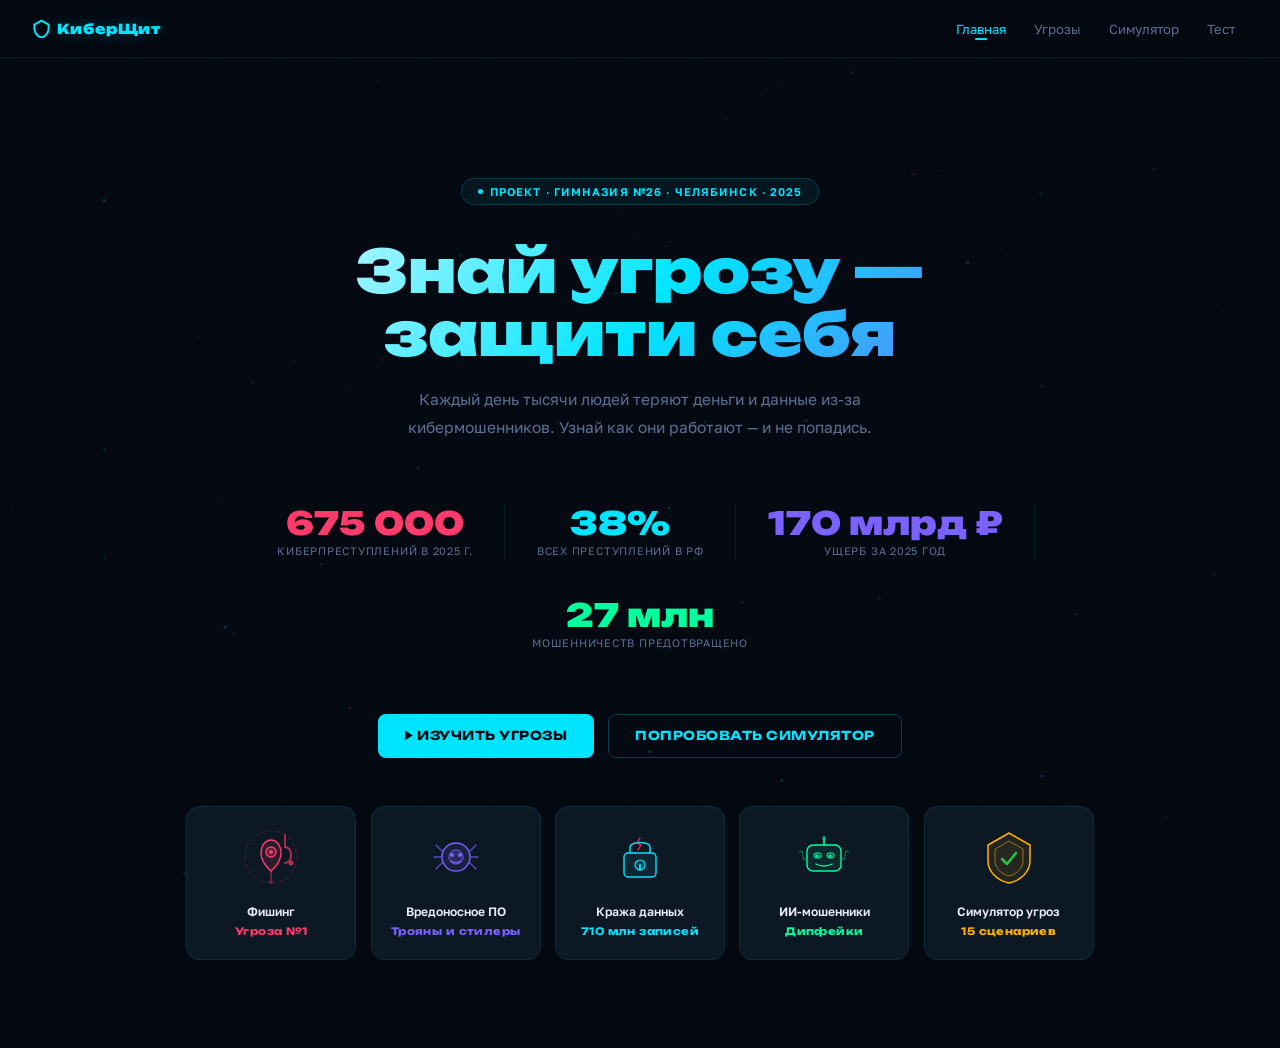
==== index.html @ ba1c209e "Rename init.html to index.html" ====
<!DOCTYPE html>
<html lang="ru">
<head>
<meta charset="UTF-8">
<meta name="viewport" content="width=device-width, initial-scale=1.0">
<title>КиберЩит — Знай угрозу, защити себя</title>
<link href="https://fonts.googleapis.com/css2?family=Unbounded:wght@400;700;900&family=Golos+Text:wght@400;500;600&display=swap" rel="stylesheet">
<script src="https://cdnjs.cloudflare.com/ajax/libs/gsap/3.12.2/gsap.min.js"></script>
<style>
:root{
  --bg:#050911;--card:#0d1825;--card2:#13243a;
  --ac:#00e5ff;--r:#ff3b6b;--p:#7b61ff;--g:#00ff9d;--y:#ffb300;
  --tx:#e8eaf6;--dim:#5c6f94;--br:rgba(0,229,255,0.1);
}
*{margin:0;padding:0;box-sizing:border-box}
html{scroll-behavior:smooth}
body{background:var(--bg);color:var(--tx);font-family:'Golos Text',sans-serif;overflow-x:hidden}
body::before{content:'';position:fixed;inset:0;z-index:0;pointer-events:none;
  background-image:linear-gradient(rgba(0,229,255,.016) 1px,transparent 1px),
  linear-gradient(90deg,rgba(0,229,255,.016) 1px,transparent 1px);
  background-size:70px 70px}
#cv{position:fixed;inset:0;z-index:0;pointer-events:none;opacity:.45}

/* NAV */
nav{position:sticky;top:0;z-index:100;height:58px;
  background:rgba(5,9,17,.88);backdrop-filter:blur(18px);
  border-bottom:1px solid var(--br);padding:0 2rem;
  display:flex;align-items:center;justify-content:space-between}
.logo{font-family:'Unbounded',sans-serif;font-weight:900;font-size:.86rem;
  color:var(--ac);display:flex;align-items:center;gap:.4rem;
  letter-spacing:.06em;text-shadow:0 0 16px rgba(0,229,255,.3)}
.logo svg{width:19px;height:19px}
.nb{display:flex;gap:.1rem}
.nb button{background:none;border:none;color:var(--dim);
  font-family:'Golos Text',sans-serif;font-size:.82rem;
  padding:.36rem .82rem;border-radius:6px;cursor:pointer;transition:all .18s;position:relative}
.nb button::after{content:'';position:absolute;bottom:2px;left:50%;
  transform:translateX(-50%) scaleX(0);width:12px;height:2px;
  background:var(--ac);border-radius:2px;transition:transform .28s}
.nb button:hover,.nb button.on{color:var(--ac)}
.nb button.on::after{transform:translateX(-50%) scaleX(1)}

/* SECTION */
.sec{display:none;position:relative;z-index:1;
  min-height:calc(100vh - 58px);padding:3rem 2rem;
  max-width:1080px;margin:0 auto}
.sec.on{display:block}

/* ── HERO ── */
.hero{text-align:center;padding:4.5rem 1rem 3rem}
.badge{display:inline-flex;align-items:center;gap:.45rem;
  background:rgba(0,229,255,.06);border:1px solid rgba(0,229,255,.18);
  border-radius:100px;padding:.35rem .95rem;font-size:.7rem;color:var(--ac);
  letter-spacing:.1em;text-transform:uppercase;margin-bottom:2.2rem;font-weight:600;
  opacity:0;transform:translateY(18px)}
.bdot{width:5px;height:5px;border-radius:50%;background:var(--ac);animation:bd 2s infinite}
@keyframes bd{0%,100%{opacity:1}50%{opacity:.15}}
h1{font-family:'Unbounded',sans-serif;font-size:clamp(1.85rem,5vw,3.7rem);
  font-weight:900;line-height:1.06;margin-bottom:1.3rem;
  background:linear-gradient(130deg,#fff 0%,var(--ac) 52%,var(--p) 100%);
  -webkit-background-clip:text;-webkit-text-fill-color:transparent;background-clip:text;
  opacity:0;transform:translateY(26px)}
.hp{font-size:.97rem;color:var(--dim);max-width:490px;margin:0 auto 2.8rem;
  line-height:1.78;opacity:0;transform:translateY(16px)}

/* STATS ROW — static, no counting animation */
.srow{display:flex;justify-content:center;flex-wrap:wrap;margin-bottom:2.8rem;gap:0}
.st{padding:1.3rem 2rem;position:relative;opacity:0;transform:translateY(12px)}
.st:not(:last-child)::after{content:'';position:absolute;right:0;top:20%;
  height:60%;width:1px;background:var(--br)}
.stn{font-family:'Unbounded',sans-serif;font-size:2rem;font-weight:900;
  display:block;line-height:1}
.stl{font-size:.68rem;color:var(--dim);text-transform:uppercase;
  letter-spacing:.07em;margin-top:.32rem;display:block}
.cr{color:var(--r)}.ca{color:var(--ac)}.cp{color:var(--p)}.cg{color:var(--g)}.cy{color:var(--y)}

.hb{display:flex;gap:.9rem;justify-content:center;flex-wrap:wrap;
  opacity:0;transform:translateY(12px)}
.btnp{display:inline-flex;align-items:center;gap:.5rem;
  background:var(--ac);color:#050911;font-family:'Unbounded',sans-serif;
  font-size:.77rem;font-weight:700;padding:.82rem 1.65rem;border-radius:8px;
  border:none;cursor:pointer;transition:all .22s;letter-spacing:.04em;
  text-transform:uppercase;position:relative;overflow:hidden}
.btnp::after{content:'';position:absolute;inset:0;
  background:linear-gradient(90deg,transparent,rgba(255,255,255,.2),transparent);
  transform:translateX(-100%);transition:transform .5s}
.btnp:hover::after{transform:translateX(100%)}
.btnp:hover{background:#26edff;transform:translateY(-2px);
  box-shadow:0 7px 26px rgba(0,229,255,.35)}
.btns{display:inline-flex;align-items:center;gap:.5rem;
  background:transparent;color:var(--ac);font-family:'Unbounded',sans-serif;
  font-size:.77rem;font-weight:700;padding:.82rem 1.65rem;border-radius:8px;
  border:1px solid rgba(0,229,255,.26);cursor:pointer;transition:all .22s;
  letter-spacing:.04em;text-transform:uppercase}
.btns:hover{background:rgba(0,229,255,.07);border-color:var(--ac);transform:translateY(-2px)}

/* VISUAL ICON STRIP */
.vstrip{display:flex;justify-content:center;gap:.9rem;flex-wrap:wrap;
  padding:0 0 2.5rem;position:relative;z-index:1}
.vc{background:var(--card);border:1px solid var(--br);border-radius:14px;
  padding:1.3rem 1rem;text-align:center;cursor:pointer;transition:all .28s;
  flex:1;min-width:120px;max-width:170px}
.vc:hover{border-color:rgba(0,229,255,.28);background:var(--card2);
  transform:translateY(-4px);box-shadow:0 8px 28px rgba(0,229,255,.09)}
.vc svg{width:60px;height:60px;margin-bottom:.7rem}
.vcl{font-size:.76rem;font-weight:600;color:var(--tx);line-height:1.4;margin-bottom:.35rem}
.vcv{font-family:'Unbounded',sans-serif;font-size:.64rem;font-weight:700;letter-spacing:.04em}

/* SECTION LABELS */
.stitle{font-family:'Unbounded',sans-serif;font-size:1.45rem;font-weight:700;margin-bottom:.32rem}
.ssub{color:var(--dim);margin-bottom:2rem;font-size:.88rem}

/* THREAT GRID */
.tgrid{display:grid;grid-template-columns:repeat(auto-fill,minmax(290px,1fr));
  gap:1.1rem;margin-bottom:2.5rem}
/* KEY FIX: no overflow:hidden, icon in its own block-level container */
.tcard{background:var(--card);border:1px solid var(--br);border-radius:14px;
  padding:1.4rem;cursor:pointer;transition:border-color .28s,background .28s,
  transform .28s,box-shadow .28s;position:relative}
.tcard:hover{border-color:rgba(0,229,255,.28);background:var(--card2);
  transform:translateY(-3px);box-shadow:0 9px 32px rgba(0,229,255,.09)}
.tcard.exp{border-color:var(--ac);background:var(--card2);
  box-shadow:0 0 26px rgba(0,229,255,.13)}
/* Illustration inside card */
.tsvg{display:block;width:80px;height:80px;margin:0 0 .75rem}
.dtag{display:inline-block;padding:.16rem .52rem;border-radius:4px;
  font-size:.67rem;font-weight:700;text-transform:uppercase;letter-spacing:.07em;
  margin-bottom:.6rem}
.dh{background:rgba(255,59,107,.1);color:var(--r);border:1px solid rgba(255,59,107,.2)}
.dm{background:rgba(255,179,0,.08);color:var(--y);border:1px solid rgba(255,179,0,.18)}
.dn{background:rgba(123,97,255,.1);color:var(--p);border:1px solid rgba(123,97,255,.2)}
.ttitle{font-family:'Unbounded',sans-serif;font-size:.91rem;font-weight:700;margin-bottom:.36rem}
.tshort{font-size:.82rem;color:var(--dim);line-height:1.6;margin-bottom:.6rem}
.texp{font-size:.71rem;color:var(--ac);letter-spacing:.07em;text-transform:uppercase;
  font-weight:600;display:flex;align-items:center;gap:.28rem}
.tarr{display:inline-block;transition:transform .28s}
.tcard.exp .tarr{transform:rotate(180deg)}
.td{display:none;margin-top:.85rem;padding-top:.85rem;border-top:1px solid var(--br)}
.tcard.exp .td{display:block}
.td h4{font-size:.7rem;color:var(--r);text-transform:uppercase;
  letter-spacing:.08em;margin-bottom:.42rem;margin-top:.7rem;font-weight:600}
.td h4:first-child{margin-top:0}
.td ul{list-style:none}
.td li{font-size:.8rem;color:var(--dim);padding:.25rem 0 .25rem 1rem;
  position:relative;line-height:1.5}
.td li::before{content:'→';position:absolute;left:0;color:var(--ac);font-size:.68rem}

/* SIMULATOR */
.spb{display:flex;gap:.3rem;margin-bottom:1.6rem}
.spbs{height:3px;flex:1;border-radius:2px;background:rgba(255,255,255,.06);transition:background .38s}
.spbs.done{background:var(--ac)}.spbs.curr{background:var(--p);animation:pba 1.5s ease-in-out infinite}
@keyframes pba{0%,100%{opacity:1}50%{opacity:.3}}
.scard{background:var(--card);border:1px solid var(--br);border-radius:13px;
  overflow:hidden;margin-bottom:1.2rem;animation:sIn .3s ease}
@keyframes sIn{from{opacity:0;transform:translateY(10px)}to{opacity:1;transform:translateY(0)}}
.stbar{padding:.7rem 1.2rem;background:var(--card2);border-bottom:1px solid var(--br);
  display:flex;align-items:center;gap:.45rem}
.wd{width:8px;height:8px;border-radius:50%}
.wr2{background:#ff5f57}.wy2{background:#febc2e}.wg2{background:#28c840}
.sttl{margin-left:.35rem;font-size:.77rem;color:var(--dim)}
.sfr{margin-left:auto;font-size:.72rem;color:var(--p)}
.sbdy{padding:1.2rem}
.ssub2{font-weight:600;font-size:.91rem;margin-bottom:.85rem}
.smsg{background:var(--bg);border:1px solid var(--br);border-radius:8px;
  padding:.95rem 1.1rem;font-size:.85rem;line-height:1.75;white-space:pre-line;margin-bottom:1.1rem}
.hr{color:var(--r);background:rgba(255,59,107,.1);padding:1px 3px;border-radius:3px;font-weight:600}
.hy{color:var(--y);background:rgba(255,179,0,.09);padding:1px 3px;border-radius:3px}
.hg{color:var(--g);background:rgba(0,255,157,.07);padding:1px 3px;border-radius:3px}
.sctr{font-family:'Unbounded',sans-serif;font-size:.75rem;color:var(--p);margin-bottom:.85rem}
.sq{font-size:.93rem;font-weight:600;margin-bottom:.8rem;line-height:1.5}
.sopts{display:flex;flex-direction:column;gap:.55rem}
.sopt{background:var(--card2);border:1px solid var(--br);border-radius:8px;
  padding:.82rem .95rem;font-size:.84rem;color:var(--tx);cursor:pointer;
  transition:all .18s;text-align:left;font-family:'Golos Text',sans-serif;
  display:flex;align-items:center;gap:.62rem}
.sopt:hover:not(:disabled){border-color:rgba(0,229,255,.3);background:rgba(0,229,255,.05);
  transform:translateX(4px)}
.sopt.oka{border-color:#28c840;background:rgba(40,200,64,.08);color:#2dcc44}
.sopt.erra{border-color:var(--r);background:rgba(255,59,107,.08);color:var(--r)}
.sopt:disabled{cursor:default;transform:none!important}
.olbl{width:24px;height:24px;border-radius:5px;background:rgba(255,255,255,.04);
  display:flex;align-items:center;justify-content:center;font-size:.7rem;
  font-weight:700;flex-shrink:0;font-family:'Unbounded',sans-serif}
/* KEY FIX: no CSS animation on .sfb — use only GSAP so it stays visible */
.sfb{display:none;background:var(--card2);border-radius:8px;
  padding:.95rem 1.1rem;margin-top:.8rem;font-size:.82rem;line-height:1.65;
  border-left:3px solid var(--ac)}
.sfb.vis{display:block}
.sfb.fok{border-color:#28c840}.sfb.ferr{border-color:var(--r)}
.fbt{font-weight:700;margin-bottom:.28rem;font-size:.85rem}
.snav{display:flex;justify-content:flex-end;margin-top:1rem}

/* QUIZ */
.qcard{background:var(--card);border:1px solid var(--br);border-radius:13px;
  padding:1.5rem;margin-bottom:.8rem;transition:border-color .28s}
.qcard.qa{border-color:rgba(0,229,255,.17)}
.qnum{font-family:'Unbounded',sans-serif;font-size:.68rem;color:var(--p);
  text-transform:uppercase;letter-spacing:.08em;margin-bottom:.75rem}
.qq{font-size:.93rem;font-weight:600;line-height:1.5;margin-bottom:1.05rem}
.qopts{display:flex;flex-direction:column;gap:.48rem}
.qopt{background:var(--card2);border:1px solid var(--br);border-radius:7px;
  padding:.72rem .9rem;font-size:.84rem;color:var(--tx);cursor:pointer;
  transition:all .18s;text-align:left;font-family:'Golos Text',sans-serif;
  display:flex;align-items:center;gap:.58rem}
.qopt:hover:not(:disabled){border-color:rgba(123,97,255,.38);background:rgba(123,97,255,.07)}
.qopt.sel{border-color:var(--p);background:rgba(123,97,255,.1)}
.qopt.qok{border-color:#28c840;background:rgba(40,200,64,.08);color:#2dcc44}
.qopt.qerr{border-color:var(--r);background:rgba(255,59,107,.08);color:var(--r)}
.qopt:disabled{cursor:default;transform:none!important}
.qsub{text-align:center;margin-top:1.7rem}

/* RESULTS */
.rbox{max-width:540px;margin:0 auto;text-align:center}
.rring{width:155px;height:155px;border-radius:50%;border:2px solid var(--ac);
  display:flex;flex-direction:column;align-items:center;justify-content:center;
  margin:0 auto 1.6rem;position:relative}
.rring::before{content:'';position:absolute;inset:-7px;border-radius:50%;
  border:1px solid rgba(0,229,255,.07)}
.rnum{font-family:'Unbounded',sans-serif;font-size:2.9rem;font-weight:900;
  color:var(--ac);line-height:1}
.rof{font-size:.78rem;color:var(--dim)}
.rtitle{font-family:'Unbounded',sans-serif;font-size:1.25rem;font-weight:700;margin-bottom:.55rem}
.rdesc{color:var(--dim);font-size:.88rem;line-height:1.72;margin-bottom:1.5rem}
.tbox{background:var(--card);border:1px solid var(--br);border-radius:11px;
  padding:1.2rem;text-align:left;margin-bottom:1.7rem}
.tbox h4{font-family:'Unbounded',sans-serif;font-size:.73rem;color:var(--ac);
  margin-bottom:.82rem;text-transform:uppercase;letter-spacing:.06em}
.trow{display:flex;gap:.6rem;align-items:flex-start;padding:.36rem 0;
  font-size:.82rem;color:var(--dim);line-height:1.5}
.tico2{font-size:.9rem;flex-shrink:0;margin-top:2px}
.bgrp{display:flex;gap:.8rem;justify-content:center;flex-wrap:wrap}

@media(max-width:580px){
  nav{padding:0 1rem}
  .nb button{padding:.32rem .45rem;font-size:.74rem}
  .sec{padding:1.8rem .9rem}
  .st{padding:1rem 1.3rem}
  .stn{font-size:1.6rem}
  .vc{min-width:100px;padding:1rem .7rem}
}
::-webkit-scrollbar{width:4px}
::-webkit-scrollbar-track{background:var(--bg)}
::-webkit-scrollbar-thumb{background:var(--card2);border-radius:2px}
</style>
</head>
<body>
<canvas id="cv"></canvas>

<nav>
  <div class="logo">
    <svg viewBox="0 0 24 24" fill="none" stroke="currentColor" stroke-width="2.5">
      <path d="M12 2L3 7v5c0 5.25 3.75 10.15 9 11.35C17.25 22.15 21 17.25 21 12V7L12 2z"/>
    </svg>
    КиберЩит
  </div>
  <div class="nb">
    <button class="on" onclick="go('home')">Главная</button>
    <button onclick="go('threats')">Угрозы</button>
    <button onclick="go('sim')">Симулятор</button>
    <button onclick="go('quiz')">Тест</button>
  </div>
</nav>

<!-- ══════════ HOME ══════════ -->
<div id="home" class="sec on">
  <div class="hero">
    <div class="badge"><span class="bdot"></span>Проект · Гимназия №26 · Челябинск · 2025</div>
    <h1>Знай угрозу —<br>защити себя</h1>
    <p class="hp">Каждый день тысячи людей теряют деньги и данные из-за кибермошенников. Узнай как они работают — и не попадись.</p>

    <!-- STATIC stats — no counting animation -->
    <div class="srow">
      <div class="st">
        <span class="stn cr">675 000</span>
        <span class="stl">Киберпреступлений в 2025 г.</span>
      </div>
      <div class="st">
        <span class="stn ca">38%</span>
        <span class="stl">Всех преступлений в РФ</span>
      </div>
      <div class="st">
        <span class="stn cp">170 млрд ₽</span>
        <span class="stl">Ущерб за 2025 год</span>
      </div>
      <div class="st">
        <span class="stn cg">27 млн</span>
        <span class="stl">Мошенничеств предотвращено</span>
      </div>
    </div>

    <div class="hb">
      <button class="btnp" onclick="go('threats')">▶ Изучить угрозы</button>
      <button class="btns" onclick="go('sim')">Попробовать симулятор</button>
    </div>
  </div>

  <!-- Visual strip with inline SVG illustrations -->
  <div class="vstrip">

    <div class="vc" onclick="go('threats')">
      <svg viewBox="0 0 60 60" fill="none" xmlns="http://www.w3.org/2000/svg">
        <!-- Fishing hook phishing illustration -->
        <circle cx="30" cy="30" r="26" stroke="#ff3b6b" stroke-width="1" stroke-dasharray="4 3" opacity=".25"/>
        <path d="M20 26C20 18 25 13 30 13C35 13 40 18 40 26C40 36 30 44 30 44C30 44 20 36 20 26Z" fill="rgba(255,59,107,0.12)" stroke="#ff3b6b" stroke-width="1.4"/>
        <circle cx="30" cy="25" r="5" fill="rgba(255,59,107,0.2)" stroke="#ff3b6b" stroke-width="1.4"/>
        <circle cx="30" cy="25" r="2" fill="#ff3b6b"/>
        <line x1="30" y1="44" x2="30" y2="52" stroke="#ff3b6b" stroke-width="1.8" stroke-linecap="round" opacity=".4"/>
        <circle cx="30" cy="55" r="2" fill="#ff3b6b" opacity=".4"/>
        <!-- hook -->
        <path d="M44 8 L44 20 C44 20 50 20 50 28 C50 36 44 36 44 36" stroke="#ff3b6b" stroke-width="1.8" stroke-linecap="round" fill="none" opacity=".7"/>
        <circle cx="50" cy="36" r="2.5" fill="#ff3b6b" opacity=".7"/>
      </svg>
      <div class="vcl">Фишинг</div>
      <div class="vcv cr">Угроза №1</div>
    </div>

    <div class="vc" onclick="go('threats')">
      <svg viewBox="0 0 60 60" fill="none" xmlns="http://www.w3.org/2000/svg">
        <!-- Virus / malware bug -->
        <circle cx="30" cy="30" r="14" fill="rgba(123,97,255,0.12)" stroke="#7b61ff" stroke-width="1.4"/>
        <circle cx="30" cy="30" r="7" fill="rgba(123,97,255,0.18)" stroke="#7b61ff" stroke-width="1"/>
        <!-- legs -->
        <line x1="16" y1="24" x2="10" y2="18" stroke="#7b61ff" stroke-width="1.4" stroke-linecap="round" opacity=".7"/>
        <line x1="16" y1="30" x2="8" y2="30" stroke="#7b61ff" stroke-width="1.4" stroke-linecap="round" opacity=".7"/>
        <line x1="16" y1="36" x2="10" y2="42" stroke="#7b61ff" stroke-width="1.4" stroke-linecap="round" opacity=".7"/>
        <line x1="44" y1="24" x2="50" y2="18" stroke="#7b61ff" stroke-width="1.4" stroke-linecap="round" opacity=".7"/>
        <line x1="44" y1="30" x2="52" y2="30" stroke="#7b61ff" stroke-width="1.4" stroke-linecap="round" opacity=".7"/>
        <line x1="44" y1="36" x2="50" y2="42" stroke="#7b61ff" stroke-width="1.4" stroke-linecap="round" opacity=".7"/>
        <!-- eyes -->
        <circle cx="26" cy="28" r="2" fill="#7b61ff"/>
        <circle cx="34" cy="28" r="2" fill="#7b61ff"/>
        <path d="M25 34 Q30 37 35 34" stroke="#7b61ff" stroke-width="1.2" stroke-linecap="round" fill="none"/>
      </svg>
      <div class="vcl">Вредоносное ПО</div>
      <div class="vcv cp">Трояны и стилеры</div>
    </div>

    <div class="vc" onclick="go('threats')">
      <svg viewBox="0 0 60 60" fill="none" xmlns="http://www.w3.org/2000/svg">
        <!-- Lock / data theft -->
        <rect x="14" y="26" width="32" height="24" rx="4" fill="rgba(0,229,255,0.07)" stroke="#00e5ff" stroke-width="1.4"/>
        <path d="M20 26 L20 20 C20 14 40 14 40 20 L40 26" stroke="#00e5ff" stroke-width="1.4" stroke-linecap="round" fill="none"/>
        <circle cx="30" cy="38" r="5" fill="rgba(0,229,255,0.15)" stroke="#00e5ff" stroke-width="1.2"/>
        <line x1="30" y1="38" x2="30" y2="43" stroke="#00e5ff" stroke-width="1.8" stroke-linecap="round"/>
        <!-- crack -->
        <path d="M30 11 L27 16 L31 18 L28 23" stroke="#ff3b6b" stroke-width="1.4" stroke-linecap="round" stroke-linejoin="round" opacity=".8"/>
      </svg>
      <div class="vcl">Кража данных</div>
      <div class="vcv ca">710 млн записей</div>
    </div>

    <div class="vc" onclick="go('threats')">
      <svg viewBox="0 0 60 60" fill="none" xmlns="http://www.w3.org/2000/svg">
        <!-- AI robot face -->
        <rect x="13" y="18" width="34" height="26" rx="6" fill="rgba(0,255,157,0.07)" stroke="#00ff9d" stroke-width="1.4"/>
        <!-- eyes -->
        <rect x="20" y="26" width="7" height="5" rx="2" fill="rgba(0,255,157,0.2)" stroke="#00ff9d" stroke-width="1"/>
        <rect x="33" y="26" width="7" height="5" rx="2" fill="rgba(0,255,157,0.2)" stroke="#00ff9d" stroke-width="1"/>
        <circle cx="23" cy="29" r="1.5" fill="#00ff9d"/>
        <circle cx="36" cy="29" r="1.5" fill="#00ff9d"/>
        <!-- mouth -->
        <path d="M22 37 Q30 41 38 37" stroke="#00ff9d" stroke-width="1.3" stroke-linecap="round" fill="none"/>
        <!-- antenna -->
        <line x1="30" y1="12" x2="30" y2="18" stroke="#00ff9d" stroke-width="1.6" stroke-linecap="round"/>
        <circle cx="30" cy="11" r="2" fill="#00ff9d" opacity=".6"/>
        <!-- signal waves -->
        <path d="M5 26 Q9 20 9 30 Q9 36 13 30" stroke="#00ff9d" stroke-width="1" fill="none" opacity=".45"/>
        <path d="M55 26 Q51 20 51 30 Q51 36 47 30" stroke="#00ff9d" stroke-width="1" fill="none" opacity=".45"/>
      </svg>
      <div class="vcl">ИИ-мошенники</div>
      <div class="vcv cg">Дипфейки</div>
    </div>

    <div class="vc" onclick="go('sim')">
      <svg viewBox="0 0 60 60" fill="none" xmlns="http://www.w3.org/2000/svg">
        <!-- Shield with checkmark -->
        <path d="M30 6 L9 18 L9 34 C9 45 18.5 53.5 30 56 C41.5 53.5 51 45 51 34 L51 18 Z" fill="rgba(255,179,0,0.08)" stroke="#ffb300" stroke-width="1.5"/>
        <path d="M30 14 L16 22 L16 34 C16 41 22 47 30 49 C38 47 44 41 44 34 L44 22 Z" fill="rgba(255,179,0,0.05)" stroke="#ffb300" stroke-width="1" opacity=".55"/>
        <path d="M23 32 L28 37 L37 26" stroke="#28c840" stroke-width="2.5" stroke-linecap="round" stroke-linejoin="round"/>
      </svg>
      <div class="vcl">Симулятор угроз</div>
      <div class="vcv cy">15 сценариев</div>
    </div>

  </div>
</div>

<!-- ══════════ THREATS ══════════ -->
<div id="threats" class="sec">
  <div class="stitle">Виды киберугроз</div>
  <div class="ssub">Нажми на карточку — узнай как распознать угрозу и защититься</div>
  <div class="tgrid">

    <div class="tcard" onclick="togT(this)">
      <svg class="tsvg" viewBox="0 0 80 80" fill="none">
        <circle cx="40" cy="40" r="34" stroke="#ff3b6b" stroke-width="1" stroke-dasharray="5 4" opacity=".2"/>
        <path d="M26 34C26 24 32 18 40 18C48 18 54 24 54 34C54 46 40 57 40 57C40 57 26 46 26 34Z" fill="rgba(255,59,107,0.1)" stroke="#ff3b6b" stroke-width="1.5"/>
        <circle cx="40" cy="32" r="7" fill="rgba(255,59,107,0.18)" stroke="#ff3b6b" stroke-width="1.4"/>
        <circle cx="40" cy="32" r="3" fill="#ff3b6b"/>
        <!-- hook line -->
        <path d="M58 10 L58 26 C58 26 66 26 66 36 C66 46 58 46 58 46" stroke="#ff3b6b" stroke-width="2" stroke-linecap="round" fill="none" opacity=".6"/>
        <circle cx="66" cy="46" r="3" fill="#ff3b6b" opacity=".6"/>
        <text x="8" y="16" font-size="8" fill="#ff3b6b" opacity=".5" font-family="monospace">@fake.ru</text>
      </svg>
      <span class="dtag dh">Высокий риск</span>
      <div class="ttitle">Фишинг</div>
      <div class="tshort">Поддельные письма и сайты, маскирующиеся под банки и сервисы, чтобы украсть данные.</div>
      <div class="texp">Подробнее <span class="tarr">↓</span></div>
      <div class="td">
        <h4>Как распознать</h4>
        <ul>
          <li>Срочность: «аккаунт заблокируют через 24 часа»</li>
          <li>Чужой домен отправителя: sber-bank@mail.ru</li>
          <li>Ссылка искажена: g00gle.com, vk-login.net</li>
          <li>Просят ввести пароль или данные карты</li>
        </ul>
        <h4>Как защититься</h4>
        <ul>
          <li>Проверяй URL в адресной строке браузера</li>
          <li>Не переходи по ссылкам из писем — набирай адрес вручную</li>
          <li>Включи двухфакторную аутентификацию</li>
          <li>При сомнениях звони в организацию напрямую</li>
        </ul>
      </div>
    </div>

    <div class="tcard" onclick="togT(this)">
      <svg class="tsvg" viewBox="0 0 80 80" fill="none">
        <circle cx="40" cy="40" r="18" fill="rgba(123,97,255,0.1)" stroke="#7b61ff" stroke-width="1.5"/>
        <circle cx="40" cy="40" r="9" fill="rgba(123,97,255,0.18)" stroke="#7b61ff" stroke-width="1.1"/>
        <line x1="22" y1="30" x2="13" y2="22" stroke="#7b61ff" stroke-width="1.6" stroke-linecap="round" opacity=".7"/>
        <line x1="22" y1="40" x2="11" y2="40" stroke="#7b61ff" stroke-width="1.6" stroke-linecap="round" opacity=".7"/>
        <line x1="22" y1="50" x2="13" y2="58" stroke="#7b61ff" stroke-width="1.6" stroke-linecap="round" opacity=".7"/>
        <line x1="58" y1="30" x2="67" y2="22" stroke="#7b61ff" stroke-width="1.6" stroke-linecap="round" opacity=".7"/>
        <line x1="58" y1="40" x2="69" y2="40" stroke="#7b61ff" stroke-width="1.6" stroke-linecap="round" opacity=".7"/>
        <line x1="58" y1="50" x2="67" y2="58" stroke="#7b61ff" stroke-width="1.6" stroke-linecap="round" opacity=".7"/>
        <circle cx="35" cy="37" r="2.5" fill="#7b61ff"/>
        <circle cx="45" cy="37" r="2.5" fill="#7b61ff"/>
        <path d="M33 46 Q40 50 47 46" stroke="#7b61ff" stroke-width="1.3" stroke-linecap="round" fill="none"/>
      </svg>
      <span class="dtag dh">Высокий риск</span>
      <div class="ttitle">Вредоносное ПО</div>
      <div class="tshort">Вирусы, трояны, шифровальщики и стилеры — крадут данные или блокируют устройство.</div>
      <div class="texp">Подробнее <span class="tarr">↓</span></div>
      <div class="td">
        <h4>Типы угроз</h4>
        <ul>
          <li>Трояны — маскируются под полезные программы</li>
          <li>Шифровальщики — блокируют файлы и требуют выкуп</li>
          <li>Стилеры — крадут пароли из браузера</li>
          <li>Шпионское ПО — тайно следит за действиями</li>
        </ul>
        <h4>Как защититься</h4>
        <ul>
          <li>Скачивай только из официальных источников</li>
          <li>Регулярно обновляй антивирус и ОС</li>
          <li>Не открывай вложения из неизвестных писем</li>
          <li>Делай резервные копии важных файлов</li>
        </ul>
      </div>
    </div>

    <div class="tcard" onclick="togT(this)">
      <svg class="tsvg" viewBox="0 0 80 80" fill="none">
        <!-- Theatre masks - social engineering -->
        <ellipse cx="28" cy="38" rx="16" ry="18" fill="rgba(255,179,0,0.1)" stroke="#ffb300" stroke-width="1.5"/>
        <ellipse cx="52" cy="38" rx="16" ry="18" fill="rgba(255,59,107,0.1)" stroke="#ff3b6b" stroke-width="1.5"/>
        <circle cx="23" cy="34" r="2.5" fill="#ffb300" opacity=".8"/>
        <circle cx="33" cy="34" r="2.5" fill="#ffb300" opacity=".8"/>
        <path d="M22 43 Q28 47 34 43" stroke="#ffb300" stroke-width="1.5" stroke-linecap="round" fill="none"/>
        <circle cx="47" cy="34" r="2.5" fill="#ff3b6b" opacity=".8"/>
        <circle cx="57" cy="34" r="2.5" fill="#ff3b6b" opacity=".8"/>
        <path d="M46 46 Q52 42 58 46" stroke="#ff3b6b" stroke-width="1.5" stroke-linecap="round" fill="none"/>
        <line x1="28" y1="20" x2="28" y2="14" stroke="#ffb300" stroke-width="1.4" stroke-linecap="round" opacity=".5"/>
        <line x1="52" y1="20" x2="52" y2="14" stroke="#ff3b6b" stroke-width="1.4" stroke-linecap="round" opacity=".5"/>
      </svg>
      <span class="dtag dh">Высокий риск</span>
      <div class="ttitle">Социальная инженерия</div>
      <div class="tshort">Психологические манипуляции — тебя вынуждают самого раскрыть секретную информацию.</div>
      <div class="texp">Подробнее <span class="tarr">↓</span></div>
      <div class="td">
        <h4>Популярные схемы</h4>
        <ul>
          <li>«Служба безопасности банка» — просят CVV и код из SMS</li>
          <li>«Ты выиграл приз» — просят оплатить комиссию</li>
          <li>«Мама, я в беде» — просят срочный перевод</li>
          <li>Фейковые профили знакомых в соцсетях</li>
        </ul>
        <h4>Как защититься</h4>
        <ul>
          <li>Никогда и никому не называй коды из SMS</li>
          <li>Перезвони близкому сам по известному номеру</li>
          <li>Мошенники торопят специально — не торопись в ответ</li>
        </ul>
      </div>
    </div>

    <div class="tcard" onclick="togT(this)">
      <svg class="tsvg" viewBox="0 0 80 80" fill="none">
        <!-- Server under DDoS -->
        <rect x="20" y="24" width="40" height="10" rx="3" fill="rgba(0,229,255,0.07)" stroke="#00e5ff" stroke-width="1.3"/>
        <rect x="20" y="38" width="40" height="10" rx="3" fill="rgba(0,229,255,0.07)" stroke="#00e5ff" stroke-width="1.3"/>
        <rect x="20" y="52" width="40" height="10" rx="3" fill="rgba(0,229,255,0.07)" stroke="#00e5ff" stroke-width="1.3"/>
        <circle cx="54" cy="29" r="2" fill="#28c840"/>
        <circle cx="54" cy="43" r="2" fill="#ffb300"/>
        <circle cx="54" cy="57" r="2" fill="#ff3b6b"/>
        <!-- incoming attack arrows -->
        <path d="M8 12 L22 26" stroke="#ff3b6b" stroke-width="1.4" stroke-linecap="round" marker-end="url(#arr)" opacity=".7"/>
        <path d="M15 8 L23 24" stroke="#ff3b6b" stroke-width="1.4" stroke-linecap="round" opacity=".5"/>
        <path d="M24 6 L26 22" stroke="#ff3b6b" stroke-width="1.4" stroke-linecap="round" opacity=".4"/>
        <path d="M35 5 L35 22" stroke="#ff3b6b" stroke-width="1.4" stroke-linecap="round" opacity=".6"/>
        <path d="M46 6 L44 22" stroke="#ff3b6b" stroke-width="1.4" stroke-linecap="round" opacity=".4"/>
        <path d="M57 8 L47 23" stroke="#ff3b6b" stroke-width="1.4" stroke-linecap="round" opacity=".5"/>
        <path d="M65 13 L52 25" stroke="#ff3b6b" stroke-width="1.4" stroke-linecap="round" opacity=".7"/>
      </svg>
      <span class="dtag dm">Средний риск</span>
      <div class="ttitle">DDoS-атаки</div>
      <div class="tshort">Перегрузка серверов тысячами запросов — сайты и сервисы выходят из строя.</div>
      <div class="texp">Подробнее <span class="tarr">↓</span></div>
      <div class="td">
        <h4>Как работает</h4>
        <ul>
          <li>Тысячи заражённых устройств атакуют сервер одновременно</li>
          <li>Твой ПК может быть частью ботнета без твоего ведома</li>
          <li>В 2025 г. кибератаки на инфраструктуру РФ выросли в 4 раза</li>
        </ul>
        <h4>Как защититься</h4>
        <ul>
          <li>Не устанавливай пиратский софт — он часто несёт трояны</li>
          <li>Обновляй ОС и программы</li>
          <li>Используй брандмауэр</li>
        </ul>
      </div>
    </div>

    <div class="tcard" onclick="togT(this)">
      <svg class="tsvg" viewBox="0 0 80 80" fill="none">
        <!-- Lock with key -->
        <rect x="18" y="34" width="44" height="32" rx="5" fill="rgba(0,229,255,0.07)" stroke="#00e5ff" stroke-width="1.5"/>
        <path d="M26 34 L26 26 C26 16 54 16 54 26 L54 34" stroke="#00e5ff" stroke-width="1.5" fill="none" stroke-linecap="round"/>
        <circle cx="40" cy="50" r="7" fill="rgba(0,229,255,0.15)" stroke="#00e5ff" stroke-width="1.3"/>
        <line x1="40" y1="50" x2="40" y2="57" stroke="#00e5ff" stroke-width="2" stroke-linecap="round"/>
        <!-- crack / breach -->
        <path d="M40 13 L36 20 L41 23 L37 30" stroke="#ff3b6b" stroke-width="1.8" stroke-linecap="round" stroke-linejoin="round" opacity=".9"/>
        <circle cx="37" cy="30" r="2" fill="#ff3b6b" opacity=".7"/>
      </svg>
      <span class="dtag dh">Высокий риск</span>
      <div class="ttitle">Кража личных данных</div>
      <div class="tshort">Данные собирают из утечек — чтобы действовать от твоего имени или шантажировать.</div>
      <div class="texp">Подробнее <span class="tarr">↓</span></div>
      <div class="td">
        <h4>Что крадут</h4>
        <ul>
          <li>Логины и пароли от аккаунтов</li>
          <li>Данные банковских карт</li>
          <li>Паспортные данные и СНИЛС</li>
          <li>Личные фото и переписку для шантажа</li>
        </ul>
        <h4>Как защититься</h4>
        <ul>
          <li>Уникальный пароль для каждого сервиса</li>
          <li>Двухфакторная аутентификация везде</li>
          <li>Проверяй утечки: haveibeenpwned.com</li>
          <li>Не публикуй личные данные в открытом доступе</li>
        </ul>
      </div>
    </div>

    <div class="tcard" onclick="togT(this)">
      <svg class="tsvg" viewBox="0 0 80 80" fill="none">
        <!-- AI brain + warning -->
        <rect x="16" y="22" width="48" height="36" rx="8" fill="rgba(0,255,157,0.07)" stroke="#00ff9d" stroke-width="1.5"/>
        <rect x="26" y="32" width="10" height="7" rx="3" fill="rgba(0,255,157,0.18)" stroke="#00ff9d" stroke-width="1.2"/>
        <rect x="44" y="32" width="10" height="7" rx="3" fill="rgba(0,255,157,0.18)" stroke="#00ff9d" stroke-width="1.2"/>
        <circle cx="31" cy="36" r="2" fill="#00ff9d"/>
        <circle cx="49" cy="36" r="2" fill="#00ff9d"/>
        <path d="M28 48 Q40 53 52 48" stroke="#00ff9d" stroke-width="1.4" stroke-linecap="round" fill="none"/>
        <line x1="40" y1="14" x2="40" y2="22" stroke="#00ff9d" stroke-width="1.8" stroke-linecap="round"/>
        <circle cx="40" cy="12" r="2.5" fill="#00ff9d" opacity=".7"/>
        <!-- signal arcs -->
        <path d="M6 30 Q11 22 11 40 Q11 48 16 40" stroke="#00ff9d" stroke-width="1.1" fill="none" opacity=".4"/>
        <path d="M74 30 Q69 22 69 40 Q69 48 64 40" stroke="#00ff9d" stroke-width="1.1" fill="none" opacity=".4"/>
      </svg>
      <span class="dtag dn">Новая угроза</span>
      <div class="ttitle">ИИ в руках мошенников</div>
      <div class="tshort">Дипфейки, голосовые клоны и персонализированный фишинг — ИИ даёт преступникам новые инструменты.</div>
      <div class="texp">Подробнее <span class="tarr">↓</span></div>
      <div class="td">
        <h4>Как используют ИИ</h4>
        <ul>
          <li>Дипфейк-видео: подделывают лица и голоса</li>
          <li>Голосовые клоны: звонят «голосом» твоих близких</li>
          <li>Персонализированные письма: знают твоё имя и детали</li>
          <li>Чат-боты для массового обмана в мессенджерах</li>
        </ul>
        <h4>Как защититься</h4>
        <ul>
          <li>Придумай с семьёй секретное кодовое слово</li>
          <li>Необычный звонок или видео — повод насторожиться</li>
          <li>Проверяй важную информацию из нескольких источников</li>
        </ul>
      </div>
    </div>

  </div>
  <div style="text-align:center">
    <button class="btnp" onclick="go('sim')">Перейти к симулятору →</button>
  </div>
</div>

<!-- ══════════ SIMULATOR ══════════ -->
<div id="sim" class="sec">
  <div class="stitle">Симулятор угроз</div>
  <div class="ssub">Ты бы попался? 15 реальных схем мошенников — разбери каждую</div>
  <div id="simW" style="max-width:660px;margin:0 auto">
    <div class="spb" id="pb"></div>
    <div id="simC"></div>
  </div>
</div>

<!-- ══════════ QUIZ ══════════ -->
<div id="quiz" class="sec">
  <div class="stitle">Финальный тест</div>
  <div class="ssub">12 вопросов — проверь знания о кибербезопасности</div>
  <div id="qW" style="max-width:620px;margin:0 auto"></div>
</div>

<script>
/* ─── PARTICLES ─── */
(()=>{
  const c=document.getElementById('cv'),x=c.getContext('2d');
  let W,H,pts=[];
  const rz=()=>{W=c.width=innerWidth;H=c.height=innerHeight};
  rz();addEventListener('resize',rz);
  const COL=['0,229,255','123,97,255','0,255,157','255,59,107'];
  class P{
    constructor(){this.re()}
    re(){this.x=Math.random()*W;this.y=Math.random()*H;
      this.vx=(Math.random()-.5)*.27;this.vy=(Math.random()-.5)*.27;
      this.r=Math.random()*1.3+.4;this.a=Math.random()*.42+.1;
      this.col=COL[~~(Math.random()*COL.length)]}
    u(){this.x+=this.vx;this.y+=this.vy;
      if(this.x<0||this.x>W||this.y<0||this.y>H)this.re()}
    d(){x.beginPath();x.arc(this.x,this.y,this.r,0,Math.PI*2);
      x.fillStyle=`rgba(${this.col},${this.a})`;x.fill()}
  }
  for(let i=0;i<80;i++)pts.push(new P());
  const ln=()=>{
    for(let i=0;i<pts.length;i++)
      for(let j=i+1;j<pts.length;j++){
        const dx=pts[i].x-pts[j].x,dy=pts[i].y-pts[j].y,d=Math.sqrt(dx*dx+dy*dy);
        if(d<108){x.beginPath();x.moveTo(pts[i].x,pts[i].y);x.lineTo(pts[j].x,pts[j].y);
          x.strokeStyle=`rgba(0,229,255,${.05*(1-d/108)})`;x.lineWidth=.5;x.stroke()}}};
  const lp=()=>{x.clearRect(0,0,W,H);pts.forEach(p=>{p.u();p.d()});ln();requestAnimationFrame(lp)};
  lp();
})();

/* ─── HERO ANIM (no counter — static values already in HTML) ─── */
(()=>{
  const tl=gsap.timeline({defaults:{ease:'power3.out'}});
  tl.to('.badge',{opacity:1,y:0,duration:.65,delay:.1})
    .to('h1',{opacity:1,y:0,duration:.8},'-=.38')
    .to('.hp',{opacity:1,y:0,duration:.65},'-=.5')
    .to('.st',{opacity:1,y:0,duration:.5,stagger:.08},'-=.38')
    .to('.hb',{opacity:1,y:0,duration:.6},'-=.28');
})();

/* ─── NAV ─── */
function go(id){
  document.querySelectorAll('.sec').forEach(s=>s.classList.remove('on'));
  document.querySelectorAll('.nb button').forEach(b=>b.classList.remove('on'));
  document.getElementById(id).classList.add('on');
  document.querySelectorAll('.nb button')[['home','threats','sim','quiz'].indexOf(id)].classList.add('on');
  scrollTo(0,0);
  if(id==='sim')initSim();
  if(id==='quiz')initQuiz();
}

/* ─── THREAT CARDS ─── */
function togT(c){
  const e=c.classList.contains('exp');
  document.querySelectorAll('.tcard').forEach(x=>x.classList.remove('exp'));
  if(!e)c.classList.add('exp');
}

/* ─── SIMULATOR DATA ─── */
const SC=[
  {type:'email',from:'support@vk-security.net',sub:'Ваш аккаунт ВКонтакте будет заблокирован!',
   body:`Уважаемый пользователь!\n\nНаша система зафиксировала <span class="hr">подозрительную активность</span>. Подтвердите личность в течение <span class="hr">24 ЧАСОВ</span>.\n\nСсылка: <span class="hr">http://vk-acc0unt-verify.ru/login</span>\n\nС уважением, Служба безопасности ВКонтакте`,
   q:'Что делаешь с этим письмом?',
   opts:['Перейду по ссылке — аккаунт важен','Удалю и проверю аккаунт напрямую через vk.com','Перешлю друзьям — нужно предупредить','Отвечу и попрошу объяснений'],
   c:1,fb:{t:'✓ Правильно! Классический фишинг.',tx:'Домен vk-security.NET ≠ vk.com, ссылка с "0" вместо "о", искусственная срочность. ВКонтакте никогда не пишет с посторонних доменов.',
   wt:'✗ Это фишинг!',wx:'vk-security.net — не ВКонтакте. Ссылка ведёт на страницу-ловушку. Заходи на сайты только набирая адрес вручную.'}},

  {type:'sms',from:'+7 (900) 123-45-67',sub:'СМС от незнакомого номера',
   body:`Мама, это я! Потерял телефон, пишу с чужого номера.\n\nСрочно нужно <span class="hr">5 000 рублей</span>. Переведи на карту <span class="hr">2200 **** **** 8821</span>.\n\nВсё объясню потом. <span class="hr">НЕ ЗВОНИ на мой номер</span> — он у чужих.`,
   q:'Ты мама. Что делаешь?',
   opts:['Немедленно перевожу — сын в беде','Звоню сыну сам на известный мне номер','Перевожу половину пока не проверю','Пишу в ответ и жду'],
   c:1,fb:{t:'✓ Правильно! Схема «родственник в беде».',tx:'«Не звони» — главный маркер мошенничества. Всегда звони сам на номер, который ты знаешь.',
   wt:'✗ Это ловушка!',wx:'«Не звони» — стандартный трюк. Позвони сам на известный тебе номер ребёнка. Паника создаётся намеренно.'}},

  {type:'browser',from:'Всплывающее окно в браузере',sub:'СИСТЕМНОЕ ПРЕДУПРЕЖДЕНИЕ',
   body:`⚠️ <span class="hr">ВАШ КОМПЬЮТЕР ЗАРАЖЁН!</span>\n\nОбнаружено <span class="hr">5 вирусов</span>, похищающих банковские данные.\n\n📞 Немедленно позвоните:\n<span class="hy">8-800-555-01-99</span>\n\n<span class="hr">НЕ ЗАКРЫВАЙТЕ это окно!</span>`,
   q:'Ты видишь такое окно в браузере. Твои действия?',
   opts:['Звоню — нужно спасать данные','Только закрываю вкладку','Закрываю и проверяю своим антивирусом','Перезагружаю ПК'],
   c:2,fb:{t:'✓ Правильно! Это scareware.',tx:'Сайты не могут «видеть» вирусы на твоём ПК. Закрой вкладку и проверь компьютер своим антивирусом.',
   wt:'✗ Это scareware — запугивание!',wx:'Звонок приведёт к установке вредоноса или оплате фиктивной «очистки». Закрой окно и проверь антивирусом.'}},

  {type:'email',from:'noreply@gosuslugi-bonus.ru',sub:'Вам начислена выплата 15 480 руб.',
   body:`Уважаемый гражданин!\n\nВам полагается <span class="hr">социальная выплата 15 480 рублей</span>.\n\n1. Перейдите: <span class="hr">gosuslugi-bonus.ru/get</span>\n2. Введите данные карты\n3. Оплатите комиссию: <span class="hr">450 рублей</span>\n\nСрок: <span class="hy">48 часов</span>`,
   q:'Как расцениваешь это письмо?',
   opts:['Оплачу — 450 руб. небольшие, выплата крупная','Это мошенничество — выплаты не требуют комиссий','Проверю на gosuslugi.ru сам','B и C — скорее мошенники, но сначала проверю на официальном сайте'],
   c:3,fb:{t:'✓ Отлично! Идеальный ответ.',tx:'Левый домен + «заплати чтобы получить деньги» — двойной признак мошенничества. Официальный сайт: gosuslugi.ru.',
   wt:'✗ Фишинговая ловушка!',wx:'«Заплати чтобы получить» — классика. Введёшь данные карты → потеряешь деньги. Сайт gosuslugi-bonus.ru не имеет отношения к государству.'}},

  {type:'chat',from:'PRO_player_777 в игровом чате',sub:'Личное сообщение',
   body:`[PRO_player_777]: эй, тебе повезло! раздаём скины топ-игрокам\n\n[PRO_player_777]: зайди на <span class="hr">free-skins-cs.net</span> — войди через Steam и забери\n\n[PRO_player_777]: только быстрее. <span class="hy">уже 2000 игроков получили</span>`,
   q:'Что делаешь?',
   opts:['Захожу — хочу скины','Игнорирую: игры не раздают призы через личный чат','Спрашиваю промокод для проверки','Спрашиваю других игроков'],
   c:1,fb:{t:'✓ Правильно! Steam-фишинг.',tx:'Игровые компании не раздают призы через личные сообщения. free-skins-cs.net создан для кражи аккаунта Steam.',
   wt:'✗ Это кража аккаунта!',wx:'Сайт имитирует страницу входа в Steam. Введёшь данные — потеряешь аккаунт со всеми скинами.'}},

  {type:'sms',from:'+7 (495) 000-00-01',sub:'СМС от «Сбербанка»',
   body:`Сбербанк: операция на <span class="hr">47 800 руб.</span> заблокирована.\n\nДля отмены оператор ждёт вашего кода из SMS.\nГорячая линия: <span class="hy">8-800-100-9-100</span>`,
   q:'Звонит «оператор» и просит назвать код из следующей SMS. Ты:',
   opts:['Называю код — нужно отменить операцию','Кладу трубку. Сам звоню в банк по номеру на карте','Называю только часть кода','Прошу оператора подождать'],
   c:1,fb:{t:'✓ Правильно! Никогда не называй коды из SMS.',tx:'Код из SMS — ключ для подтверждения операции. Назовёшь — деньги уйдут к мошенникам. Настоящий банк никогда этого не просит.',
   wt:'✗ Мошенничество!',wx:'Код из SMS = ключ от твоих денег. Настоящие сотрудники банка никогда не просят этот код. Звони в банк сам.'}},

  {type:'email',from:'admin@vkontakte-prizes.com',sub:'Ваша страница ВК выбрана для проверки',
   body:`Здравствуйте!\n\nВаш профиль <span class="hg">верифицирован как активный</span> и выбран для программы лояльности.\n\nПолучите <span class="hy">галочку верификации</span> и <span class="hy">500 монет</span>:\n<span class="hr">vkontakte-prizes.com/verify</span>\n\nПредложение: <span class="hr">только 2 часа</span>`,
   q:'Что происходит на самом деле?',
   opts:['ВКонтакте раздаёт верификацию через email','Это фишинг — официальный домен только vk.com','Стоит попробовать — верификация бесплатна','Технический сбой'],
   c:1,fb:{t:'✓ Верно! Официальный домен ВКонтакте — только vk.com.',tx:'vkontakte-prizes.com — фишинговый сайт для кражи пароля. ВКонтакте не рассылает верификацию через email.',
   wt:'✗ Это фишинг!',wx:'Официальный ВКонтакте: vk.com и vk.ru. Любой другой домен с "vkontakte" в названии — мошенники.'}},

  {type:'browser',from:'Реклама в соцсети',sub:'Рекламное объявление',
   body:`🔥 <span class="hy">iPhone 16 Pro за 990 рублей!</span>\n\nОсталось: <span class="hr">3 штуки из 100</span>\n\nПрограмма утилизации Apple. Оплати доставку: <span class="hy">990 руб.</span>\n\n⭐⭐⭐⭐⭐ <span class="hg">«Уже получил!» — Алексей М.</span>`,
   q:'iPhone за 990 руб. с хорошими отзывами. Ты:',
   opts:['Оплачиваю — 990 руб. небольшой риск','Понимаю, что это невозможно — игнорирую','Ищу информацию о компании в интернете','Спрашиваю у друзей'],
   c:1,fb:{t:'✓ Правильно! Нереальная цена = обман.',tx:'iPhone 16 Pro стоит более 100 000 руб. Если цена невозможная — это всегда мошенничество. Отзывы поддельные.',
   wt:'✗ Мошенничество!',wx:'Заплатишь 990 руб. «за доставку» — телефон не придёт, данные карты утекут к мошенникам.'}},

  {type:'chat',from:'Telegram — «Работа онлайн»',sub:'Предложение о работе',
   body:`Привет! <span class="hg">Удалённая работа</span> — лайкать товары на маркетплейсе.\nПлатим <span class="hy">3 000–8 000 руб./день</span>.\n\nСхема:\n1. Получаешь задание — купить товар\n2. Вносишь свои деньги (<span class="hr">от 5 000 руб.</span>)\n3. Возвращаем + комиссия\n\nПервые задания без вложений!`,
   q:'Что происходит на самом деле?',
   opts:['Легальная удалённая работа','Мошенническая схема — в итоге попросят внести деньги и исчезнут','Стоит попробовать первые «бесплатные» задания','Уточню детали перед тем как решать'],
   c:1,fb:{t:'✓ Правильно! Схема «работа на маркетплейсе».',tx:'Сначала дают мелкий «заработок» без вложений — приманка. Потом суммы вложений растут, деньги зависают, просят внести ещё.',
   wt:'✗ Мошенническая схема!',wx:'Легальная работа не требует вносить собственные деньги. «Бесплатные задания» — способ завоевать доверие перед обманом.'}},

  {type:'email',from:'security@mail-google.net',sub:'Срочно: вход в аккаунт Google из Нигерии',
   body:`Уважаемый пользователь!\n\nВход из <span class="hr">необычного местоположения: Нигерия</span>.\n\nСмените пароль немедленно:\n<span class="hr">http://mail-google.net/security/reset</span>\n\n<span class="hy">Не ответите за 12 часов — аккаунт заморожен.</span>\n\nGoogle Security Team`,
   q:'Получил такое письмо. Как действуешь?',
   opts:['Перехожу по ссылке и меняю пароль','Игнорирую ссылку — открываю новую вкладку и иду на accounts.google.com','Отвечаю «НЕТ» на письмо','Звоню в техподдержку Google'],
   c:1,fb:{t:'✓ Правильно! Всегда заходи напрямую.',tx:'mail-google.net — поддельный домен. Официальный Google: google.com. Никогда не переходи по ссылкам из писем о безопасности.',
   wt:'✗ Фишинг под Google!',wx:'mail-google.net — ловушка. Введёшь пароль — он окажется у мошенников. Всегда набирай адрес вручную в новой вкладке.'}},

  {type:'sms',from:'+7 (900) 555-12-34',sub:'Сообщение в мессенджере',
   body:`Привет, я из группы взаимопомощи. Нашла твой контакт.\n\nМне нужна помощь — ребёнок в больнице, не хватает <span class="hr">3 000 руб.</span> на лекарства.\n\nПереведи: <span class="hr">2202 **** **** 6614</span>\nВерну через три дня 🙏`,
   q:'Незнакомая просит деньги на ребёнка в больнице. Ты:',
   opts:['Перевожу — ребёнок в больнице, это срочно','Уточняю кто это и откуда мой контакт — скорее всего мошенник','Прошу прислать фото документов из больницы','Перевожу половину суммы'],
   c:1,fb:{t:'✓ Правильно! «Незнакомец в беде» — распространённая схема.',tx:'Незнакомые люди с историей о беде и просьбой перевести деньги — классическое мошенничество в мессенджерах.',
   wt:'✗ Это мошенничество!',wx:'Мошенники создают эмоциональное давление через истории о детях. Деньги уйдут безвозвратно, никакого ребёнка нет.'}},

  {type:'email',from:'lottery@vk-prize2025.ru',sub:'Вы выиграли в лотерее ВКонтакте!',
   body:`Поздравляем!\n\nВаш аккаунт ВКонтакте выбран случайным образом.\n\n<span class="hg">Ваш приз: 50 000 рублей</span>\n\nДля получения:\n1. Перейдите: <span class="hr">vk-prize2025.ru/claim</span>\n2. Оплатите налог на выигрыш: <span class="hr">1 300 рублей</span>\n\nСрок: <span class="hy">72 часа</span>`,
   q:'Ты получил такое письмо. Что происходит?',
   opts:['Оплачу налог — 1 300 руб. ради 50 000 стоит','Это мошенничество — лотерей ВКонтакте не существует','Проверю официальный сайт ВКонтакте','Спрошу у друзей — вдруг реально'],
   c:1,fb:{t:'✓ Правильно! «Лотерея с налогом» — ловушка.',tx:'Легальные лотереи не берут налог через сторонние сайты. ВКонтакте не проводит денежных лотерей через email.',
   wt:'✗ Это мошенничество!',wx:'Заплатишь 1 300 руб. → появится «новая комиссия» → ещё одна. Тебя будут доить дальше до отказа.'}},

  {type:'chat',from:'«Инвестиционный клуб» в Telegram',sub:'Приглашение в закрытый чат',
   body:`Привет! Ты добавлен в закрытый инвестиционный клуб.\n\n<span class="hg">Минимальный вход: 10 000 руб.</span>\nСредняя доходность: <span class="hy">+35% в месяц</span>\n\n847 участников. Вывод в любой момент.\nАдмин @crypto_prof покажет схему.`,
   q:'Тебе предлагают «инвестиции» с доходностью 35% в месяц. Ты:',
   opts:['Вхожу — хочу зарабатывать','Отказываюсь: 35% в месяц — признак финансовой пирамиды','Вкладываю минимальную сумму для проверки','Прошу показать отчёты участников'],
   c:1,fb:{t:'✓ Правильно! 35% в месяц — финансовая пирамида.',tx:'Реальная доходность фондового рынка: 10–15% в год. 35% в месяц физически невозможно.',
   wt:'✗ Это финансовая пирамида!',wx:'Первым участникам платят из денег новых. Потом организаторы исчезают. Любая «гарантированная» сверхдоходность — мошенничество.'}},

  {type:'browser',from:'QR-код на объявлении в подъезде',sub:'Вы отсканировали QR-код',
   body:`УПРАВЛЯЮЩАЯ КОМПАНИЯ\nОАО «ЖКХ Сервис»\n\n<span class="hy">Уважаемый жилец!</span>\n\nВаш лицевой счёт: задолженность <span class="hr">4 850 рублей</span>.\n\nОплатите до 30 числа через нашу форму:\n<span class="hr">zhkh-servis-oplata.ru/pay</span>\n\nВведите данные карты для оплаты.`,
   q:'Ты отсканировал QR в подъезде и попал на этот сайт. Что делаешь?',
   opts:['Оплачиваю — задолженность нужно погасить','Закрываю. Проверяю задолженность через официальное приложение своей УК','Ввожу только номер карты без CVV','Перехожу на сайт и осматриваюсь — может всё нормально'],
   c:1,fb:{t:'✓ Правильно! QR-коды в подъездах могут вести на мошеннические сайты.',tx:'Мошенники наклеивают поддельные объявления с QR-кодами. Всегда проверяй задолженность через официальное приложение своей УК.',
   wt:'✗ Это фишинговый QR-код!',wx:'zhkh-servis-oplata.ru — не официальный сайт. Введёшь данные карты — потеряешь деньги. Проверяй задолженность в официальном приложении или на сайте своей УК.'}},

  {type:'chat',from:'«Официальный» Telegram-бот',sub:'Сообщение от бота',
   body:`Уважаемый пользователь!\n\nВаш паспорт требует <span class="hr">обязательного обновления</span> в базе МФЦ.\n\n✅ Пройдите верификацию:\n<span class="hr">Отправьте фото паспорта боту</span>\n\nБез верификации документы могут быть аннулированы через <span class="hr">7 дней</span>.`,
   q:'Telegram-бот просит прислать фото паспорта. Ты:',
   opts:['Отправляю — нужно обновить документы','Никогда не отправляю паспорт в мессенджерах — это мошенничество','Отправляю только первый разворот','Уточняю у бота зачем это нужно'],
   c:1,fb:{t:'✓ Правильно! Паспорт в мессенджерах не отправляют никогда.',tx:'Государственные органы не запрашивают документы через Telegram. Фото паспорта используют для оформления кредитов на твоё имя.',
   wt:'✗ Кража паспортных данных!',wx:'Фото паспорта = твоя личность. Мошенники оформят на тебя кредиты или продадут данные. Государство работает через МФЦ и gosuslugi.ru, не через Telegram.'}}
];

let si=0, sAnswered=false;
function initSim(){si=0;sAnswered=false;renderSim()}

function renderSim(){
  document.getElementById('pb').innerHTML=
    SC.map((_,i)=>`<div class="spbs ${i<si?'done':i===si?'curr':''}"></div>`).join('');
  if(si>=SC.length){
    document.getElementById('simC').innerHTML=`
      <div style="text-align:center;padding:3rem 1rem">
        <svg width="72" height="72" viewBox="0 0 72 72" fill="none" style="margin-bottom:1rem">
          <path d="M36 6L9 21L9 40C9 53 21 63 36 66C51 63 63 53 63 40L63 21Z" fill="rgba(0,255,157,0.08)" stroke="#00ff9d" stroke-width="2"/>
          <path d="M25 36L32 43L47 28" stroke="#28c840" stroke-width="3" stroke-linecap="round" stroke-linejoin="round"/>
        </svg>
        <div class="stitle" style="margin-bottom:.5rem">Симулятор пройден!</div>
        <p style="color:var(--dim);margin-bottom:2rem;max-width:380px;margin-inline:auto">Ты разобрал 15 реальных схем мошенников. Готов к финальному тесту?</p>
        <button class="btnp" onclick="go('quiz')">Пройти финальный тест →</button>
      </div>`;
    return;
  }
  const s=SC[si];
  const icons={email:'📧 Email',sms:'💬 SMS / Мессенджер',browser:'🌐 Браузер / Реклама',chat:'💬 Чат / Telegram'};
  document.getElementById('simC').innerHTML=`
    <div class="scard">
      <div class="stbar">
        <div class="wd wr2"></div><div class="wd wy2"></div><div class="wd wg2"></div>
        <span class="sttl">${icons[s.type]||s.type}</span>
        <span class="sfr">От: ${s.from}</span>
      </div>
      <div class="sbdy">
        <div class="ssub2">${s.sub}</div>
        <div class="smsg">${s.body}</div>
        <div class="sctr">Ситуация ${si+1} из ${SC.length}</div>
        <div class="sq">${s.q}</div>
        <div class="sopts">${s.opts.map((o,i)=>`
          <button class="sopt" onclick="ansS(${i})" id="so${i}">
            <span class="olbl">${String.fromCharCode(65+i)}</span>${o}
          </button>`).join('')}
        </div>
        <div class="sfb" id="sfb"></div>
      </div>
    </div>
    <div id="snav" style="display:none" class="snav">
      <button class="btnp" onclick="nxtS()">
        ${si<SC.length-1?'Следующая ситуация →':'Завершить симулятор →'}
      </button>
    </div>`;
}

function ansS(i){
  if(sAnswered)return;
  sAnswered=true;
  const s=SC[si], ok=(i===s.c);
  document.querySelectorAll('.sopt').forEach((b,j)=>{
    b.disabled=true;
    if(j===s.c) b.classList.add('oka');
    else if(j===i && !ok) b.classList.add('erra');
  });
  const fb=document.getElementById('sfb');
  /* KEY FIX: set display:block BEFORE GSAP so it animates in and STAYS visible */
  fb.className=`sfb vis ${ok?'fok':'ferr'}`;
  fb.innerHTML=`<div class="fbt" style="color:${ok?'#2dcc44':'var(--r)'}">${ok?s.fb.t:s.fb.wt}</div>`+
               `<div style="color:var(--dim);margin-top:.3rem">${ok?s.fb.tx:s.fb.wx}</div>`;
  gsap.fromTo(fb,{opacity:0,y:10},{opacity:1,y:0,duration:.38,ease:'power2.out'});
  document.getElementById('snav').style.display='flex';
}

function nxtS(){sAnswered=false;si++;renderSim()}

/* ─── QUIZ ─── */
const QS=[
  {q:'Ты получил письмо от «Сбербанка» с просьбой подтвердить данные карты. Адрес отправителя: sber-online@gmail.com. Это:',
   opts:['Обычное письмо от банка','Фишинговая атака','Техническое уведомление','Реклама'],c:1},
  {q:'Какой пароль наиболее безопасный?',
   opts:['qwerty123','дата_рождения','K!berZащит@2025','имя+год'],c:2},
  {q:'Что такое двухфакторная аутентификация?',
   opts:['Два разных пароля','Подтверждение входа вторым способом — SMS или приложение','Новый тип антивируса','Шифрование файлов'],c:1},
  {q:'По данным Генпрокуратуры, в 2025 году в России зафиксировано IT-преступлений:',
   opts:['Около 300 тысяч','Около 500 тысяч','Около 675 тысяч','Более 1 миллиона'],c:2},
  {q:'Незнакомый в игровом чате предлагает скины — нужно войти через его сайт. Это:',
   opts:['Честный подарок','Попытка украсть аккаунт','Официальная акция игры','Технический тест'],c:1},
  {q:'Ты скачал программу с торрента. Антивирус молчит. Это безопасно?',
   opts:['Да, раз антивирус не среагировал','Нет — пиратский софт часто содержит вредоносы которые антивирус не всегда видит','Безопасно если программа популярная','Зависит от ОС'],c:1},
  {q:'«Служба безопасности банка» просит назвать код из SMS. Ты:',
   opts:['Называю — они из банка','Кладу трубку и перезваниваю в банк сам по номеру на карте','Называю только часть кода','Прошу подождать'],c:1},
  {q:'Telegram-бот просит прислать фото паспорта для «верификации». Ты:',
   opts:['Отправляю — нужно для документов','Никогда не отправляю паспорт в мессенджерах — это мошенничество','Отправляю только первый разворот','Сначала уточняю у бота'],c:1},
  {q:'Тебе предлагают инвестиции с доходностью 35% в месяц. Это:',
   opts:['Выгодное предложение','Признак финансовой пирамиды','Зависит от компании','Нормально для крипты'],c:1},
  {q:'Что означает «https» в начале адреса сайта?',
   opts:['Сайт создан в России','Соединение зашифровано — данные труднее перехватить','Сайт проверен государством','Сайт без вирусов'],c:1},
  {q:'Средний ущерб от кибератак в 2025 году по сравнению с 2024-м:',
   opts:['Снизился','Остался прежним','Вырос примерно на 5%','Вырос в 3 раза'],c:2},
  {q:'Публичный Wi-Fi в кафе. Что делать безопасно?',
   opts:['Вводить пароли и данные карты','Делать банковские переводы','Читать новости и смотреть видео без ввода паролей','Всё вышеперечисленное'],c:2}
];

let qA=new Array(QS.length).fill(null), qDone=false;
function initQuiz(){if(qDone)return;qA=new Array(QS.length).fill(null);renderQuiz()}
function renderQuiz(){
  document.getElementById('qW').innerHTML=
    QS.map((q,qi)=>`
      <div class="qcard" id="qc${qi}">
        <div class="qnum">Вопрос ${qi+1} из ${QS.length}</div>
        <div class="qq">${q.q}</div>
        <div class="qopts">${q.opts.map((o,oi)=>`
          <button class="qopt" onclick="selQ(${qi},${oi})" id="qo${qi}_${oi}">
            <span class="olbl">${String.fromCharCode(65+oi)}</span>${o}
          </button>`).join('')}</div>
      </div>`).join('')+
    `<div class="qsub"><button class="btnp" onclick="subQ()">Проверить результаты →</button></div>`;
}
function selQ(qi,oi){
  if(qDone)return;
  qA[qi]=oi;
  document.querySelectorAll(`[id^="qo${qi}_"]`).forEach(b=>b.classList.remove('sel'));
  document.getElementById(`qo${qi}_${oi}`).classList.add('sel');
  document.getElementById(`qc${qi}`).classList.add('qa');
}
function subQ(){
  const left=qA.filter(a=>a===null).length;
  if(left>0){alert(`Ответь на все вопросы. Осталось: ${left}`);return}
  qDone=true;
  let score=0;
  QS.forEach((q,qi)=>{
    const ua=qA[qi];
    if(ua===q.c)score++;
    document.querySelectorAll(`[id^="qo${qi}_"]`).forEach(b=>{
      b.disabled=true;
      const oi=+b.id.split('_')[1];
      if(oi===q.c) b.classList.add('qok');
      else if(oi===ua&&ua!==q.c) b.classList.add('qerr');
    });
  });
  setTimeout(()=>showRes(score),320);
}
function showRes(s){
  const p=s/QS.length;
  let ti,de,co;
  if(p>=.9){ti='Эксперт по кибербезопасности!';de='Отличный результат. Ты отлично знаешь угрозы и методы защиты. Поделись сайтом с друзьями и родителями!';co='var(--ac)'}
  else if(p>=.75){ti='Хороший уровень защиты';de='Большинство угроз знаешь. Повтори темы в которых ошибся — они встречаются в реальной жизни чаще всего.';co='var(--p)'}
  else if(p>=.5){ti='Средний уровень';de='Базовые знания есть, но мошенники могут тебя перехитрить. Пройди симулятор заново и изучи карточки угроз.';co='var(--y)'}
  else{ti='Нужно подтянуть знания';de='Не расстраивайся — теперь знаешь о чём читать. Изучи все разделы и вернись к тесту!';co='var(--r)'}

  document.getElementById('qW').innerHTML=`
    <div class="rbox">
      <div class="rring" style="border-color:${co};box-shadow:0 0 30px ${co}28">
        <span class="rnum" style="color:${co}">${s}</span>
        <span class="rof">из ${QS.length}</span>
      </div>
      <div class="rtitle">${ti}</div>
      <div class="rdesc">${de}</div>
      <div class="tbox">
        <h4>Ключевые правила защиты</h4>
        ${[['🔑','Уникальный пароль для каждого сервиса — используй менеджер паролей'],
           ['📱','Включи двухфакторную аутентификацию в Telegram, ВКонтакте и почте'],
           ['🧠','Торопят принять решение? Это главный признак мошенничества'],
           ['🔗','Набирай адрес сайта вручную — не переходи по ссылкам из писем'],
           ['🪪','Никогда не отправляй фото паспорта в мессенджерах'],
           ['👨‍👩‍👧','Расскажи родителям о схемах мошенников — они чаще становятся жертвами']
          ].map(([i,t])=>`<div class="trow"><span class="tico2">${i}</span><span>${t}</span></div>`).join('')}
      </div>
      <div class="bgrp">
        <button class="btnp" onclick="retryQ()">Пройти тест заново</button>
        <button class="btns" onclick="go('threats')">Повторить теорию</button>
      </div>
    </div>`;
  gsap.from('.rring',{scale:.4,opacity:0,duration:.8,ease:'back.out(1.7)'});
  gsap.from('.rtitle,.rdesc,.tbox,.bgrp',{y:20,opacity:0,stagger:.1,duration:.6,delay:.45});
}
function retryQ(){qDone=false;qA=new Array(QS.length).fill(null);renderQuiz()}
</script>
</body>
</html>
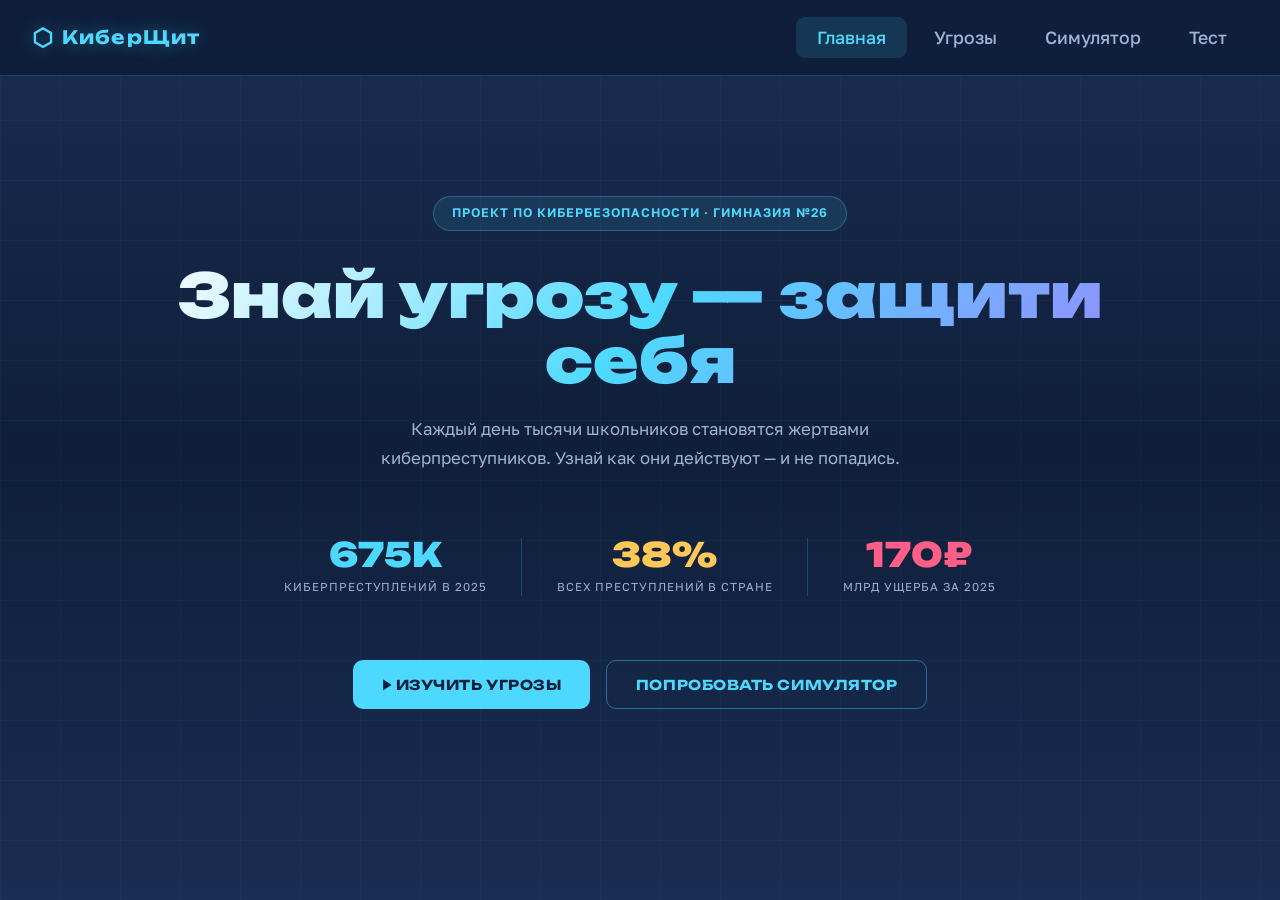
==== commit c41b7ff2: "Add files via upload" ====
--- a/index.html
+++ b/index.html
@@ -1,554 +1,158 @@
 <!DOCTYPE html>
 <html lang="ru">
 <head>
-<meta charset="UTF-8">
-<meta name="viewport" content="width=device-width, initial-scale=1.0">
-<title>КиберЩит — Знай угрозу, защити себя</title>
-<link href="https://fonts.googleapis.com/css2?family=Unbounded:wght@400;700;900&family=Golos+Text:wght@400;500;600&display=swap" rel="stylesheet">
-<script src="https://cdnjs.cloudflare.com/ajax/libs/gsap/3.12.2/gsap.min.js"></script>
-<style>
-:root{
-  --bg:#050911;--card:#0d1825;--card2:#13243a;
-  --ac:#00e5ff;--r:#ff3b6b;--p:#7b61ff;--g:#00ff9d;--y:#ffb300;
-  --tx:#e8eaf6;--dim:#5c6f94;--br:rgba(0,229,255,0.1);
-}
-*{margin:0;padding:0;box-sizing:border-box}
-html{scroll-behavior:smooth}
-body{background:var(--bg);color:var(--tx);font-family:'Golos Text',sans-serif;overflow-x:hidden}
-body::before{content:'';position:fixed;inset:0;z-index:0;pointer-events:none;
-  background-image:linear-gradient(rgba(0,229,255,.016) 1px,transparent 1px),
-  linear-gradient(90deg,rgba(0,229,255,.016) 1px,transparent 1px);
-  background-size:70px 70px}
-#cv{position:fixed;inset:0;z-index:0;pointer-events:none;opacity:.45}
-
-/* NAV */
-nav{position:sticky;top:0;z-index:100;height:58px;
-  background:rgba(5,9,17,.88);backdrop-filter:blur(18px);
-  border-bottom:1px solid var(--br);padding:0 2rem;
-  display:flex;align-items:center;justify-content:space-between}
-.logo{font-family:'Unbounded',sans-serif;font-weight:900;font-size:.86rem;
-  color:var(--ac);display:flex;align-items:center;gap:.4rem;
-  letter-spacing:.06em;text-shadow:0 0 16px rgba(0,229,255,.3)}
-.logo svg{width:19px;height:19px}
-.nb{display:flex;gap:.1rem}
-.nb button{background:none;border:none;color:var(--dim);
-  font-family:'Golos Text',sans-serif;font-size:.82rem;
-  padding:.36rem .82rem;border-radius:6px;cursor:pointer;transition:all .18s;position:relative}
-.nb button::after{content:'';position:absolute;bottom:2px;left:50%;
-  transform:translateX(-50%) scaleX(0);width:12px;height:2px;
-  background:var(--ac);border-radius:2px;transition:transform .28s}
-.nb button:hover,.nb button.on{color:var(--ac)}
-.nb button.on::after{transform:translateX(-50%) scaleX(1)}
-
-/* SECTION */
-.sec{display:none;position:relative;z-index:1;
-  min-height:calc(100vh - 58px);padding:3rem 2rem;
-  max-width:1080px;margin:0 auto}
-.sec.on{display:block}
-
-/* ── HERO ── */
-.hero{text-align:center;padding:4.5rem 1rem 3rem}
-.badge{display:inline-flex;align-items:center;gap:.45rem;
-  background:rgba(0,229,255,.06);border:1px solid rgba(0,229,255,.18);
-  border-radius:100px;padding:.35rem .95rem;font-size:.7rem;color:var(--ac);
-  letter-spacing:.1em;text-transform:uppercase;margin-bottom:2.2rem;font-weight:600;
-  opacity:0;transform:translateY(18px)}
-.bdot{width:5px;height:5px;border-radius:50%;background:var(--ac);animation:bd 2s infinite}
-@keyframes bd{0%,100%{opacity:1}50%{opacity:.15}}
-h1{font-family:'Unbounded',sans-serif;font-size:clamp(1.85rem,5vw,3.7rem);
-  font-weight:900;line-height:1.06;margin-bottom:1.3rem;
-  background:linear-gradient(130deg,#fff 0%,var(--ac) 52%,var(--p) 100%);
-  -webkit-background-clip:text;-webkit-text-fill-color:transparent;background-clip:text;
-  opacity:0;transform:translateY(26px)}
-.hp{font-size:.97rem;color:var(--dim);max-width:490px;margin:0 auto 2.8rem;
-  line-height:1.78;opacity:0;transform:translateY(16px)}
-
-/* STATS ROW — static, no counting animation */
-.srow{display:flex;justify-content:center;flex-wrap:wrap;margin-bottom:2.8rem;gap:0}
-.st{padding:1.3rem 2rem;position:relative;opacity:0;transform:translateY(12px)}
-.st:not(:last-child)::after{content:'';position:absolute;right:0;top:20%;
-  height:60%;width:1px;background:var(--br)}
-.stn{font-family:'Unbounded',sans-serif;font-size:2rem;font-weight:900;
-  display:block;line-height:1}
-.stl{font-size:.68rem;color:var(--dim);text-transform:uppercase;
-  letter-spacing:.07em;margin-top:.32rem;display:block}
-.cr{color:var(--r)}.ca{color:var(--ac)}.cp{color:var(--p)}.cg{color:var(--g)}.cy{color:var(--y)}
-
-.hb{display:flex;gap:.9rem;justify-content:center;flex-wrap:wrap;
-  opacity:0;transform:translateY(12px)}
-.btnp{display:inline-flex;align-items:center;gap:.5rem;
-  background:var(--ac);color:#050911;font-family:'Unbounded',sans-serif;
-  font-size:.77rem;font-weight:700;padding:.82rem 1.65rem;border-radius:8px;
-  border:none;cursor:pointer;transition:all .22s;letter-spacing:.04em;
-  text-transform:uppercase;position:relative;overflow:hidden}
-.btnp::after{content:'';position:absolute;inset:0;
-  background:linear-gradient(90deg,transparent,rgba(255,255,255,.2),transparent);
-  transform:translateX(-100%);transition:transform .5s}
-.btnp:hover::after{transform:translateX(100%)}
-.btnp:hover{background:#26edff;transform:translateY(-2px);
-  box-shadow:0 7px 26px rgba(0,229,255,.35)}
-.btns{display:inline-flex;align-items:center;gap:.5rem;
-  background:transparent;color:var(--ac);font-family:'Unbounded',sans-serif;
-  font-size:.77rem;font-weight:700;padding:.82rem 1.65rem;border-radius:8px;
-  border:1px solid rgba(0,229,255,.26);cursor:pointer;transition:all .22s;
-  letter-spacing:.04em;text-transform:uppercase}
-.btns:hover{background:rgba(0,229,255,.07);border-color:var(--ac);transform:translateY(-2px)}
-
-/* VISUAL ICON STRIP */
-.vstrip{display:flex;justify-content:center;gap:.9rem;flex-wrap:wrap;
-  padding:0 0 2.5rem;position:relative;z-index:1}
-.vc{background:var(--card);border:1px solid var(--br);border-radius:14px;
-  padding:1.3rem 1rem;text-align:center;cursor:pointer;transition:all .28s;
-  flex:1;min-width:120px;max-width:170px}
-.vc:hover{border-color:rgba(0,229,255,.28);background:var(--card2);
-  transform:translateY(-4px);box-shadow:0 8px 28px rgba(0,229,255,.09)}
-.vc svg{width:60px;height:60px;margin-bottom:.7rem}
-.vcl{font-size:.76rem;font-weight:600;color:var(--tx);line-height:1.4;margin-bottom:.35rem}
-.vcv{font-family:'Unbounded',sans-serif;font-size:.64rem;font-weight:700;letter-spacing:.04em}
-
-/* SECTION LABELS */
-.stitle{font-family:'Unbounded',sans-serif;font-size:1.45rem;font-weight:700;margin-bottom:.32rem}
-.ssub{color:var(--dim);margin-bottom:2rem;font-size:.88rem}
-
-/* THREAT GRID */
-.tgrid{display:grid;grid-template-columns:repeat(auto-fill,minmax(290px,1fr));
-  gap:1.1rem;margin-bottom:2.5rem}
-/* KEY FIX: no overflow:hidden, icon in its own block-level container */
-.tcard{background:var(--card);border:1px solid var(--br);border-radius:14px;
-  padding:1.4rem;cursor:pointer;transition:border-color .28s,background .28s,
-  transform .28s,box-shadow .28s;position:relative}
-.tcard:hover{border-color:rgba(0,229,255,.28);background:var(--card2);
-  transform:translateY(-3px);box-shadow:0 9px 32px rgba(0,229,255,.09)}
-.tcard.exp{border-color:var(--ac);background:var(--card2);
-  box-shadow:0 0 26px rgba(0,229,255,.13)}
-/* Illustration inside card */
-.tsvg{display:block;width:80px;height:80px;margin:0 0 .75rem}
-.dtag{display:inline-block;padding:.16rem .52rem;border-radius:4px;
-  font-size:.67rem;font-weight:700;text-transform:uppercase;letter-spacing:.07em;
-  margin-bottom:.6rem}
-.dh{background:rgba(255,59,107,.1);color:var(--r);border:1px solid rgba(255,59,107,.2)}
-.dm{background:rgba(255,179,0,.08);color:var(--y);border:1px solid rgba(255,179,0,.18)}
-.dn{background:rgba(123,97,255,.1);color:var(--p);border:1px solid rgba(123,97,255,.2)}
-.ttitle{font-family:'Unbounded',sans-serif;font-size:.91rem;font-weight:700;margin-bottom:.36rem}
-.tshort{font-size:.82rem;color:var(--dim);line-height:1.6;margin-bottom:.6rem}
-.texp{font-size:.71rem;color:var(--ac);letter-spacing:.07em;text-transform:uppercase;
-  font-weight:600;display:flex;align-items:center;gap:.28rem}
-.tarr{display:inline-block;transition:transform .28s}
-.tcard.exp .tarr{transform:rotate(180deg)}
-.td{display:none;margin-top:.85rem;padding-top:.85rem;border-top:1px solid var(--br)}
-.tcard.exp .td{display:block}
-.td h4{font-size:.7rem;color:var(--r);text-transform:uppercase;
-  letter-spacing:.08em;margin-bottom:.42rem;margin-top:.7rem;font-weight:600}
-.td h4:first-child{margin-top:0}
-.td ul{list-style:none}
-.td li{font-size:.8rem;color:var(--dim);padding:.25rem 0 .25rem 1rem;
-  position:relative;line-height:1.5}
-.td li::before{content:'→';position:absolute;left:0;color:var(--ac);font-size:.68rem}
-
-/* SIMULATOR */
-.spb{display:flex;gap:.3rem;margin-bottom:1.6rem}
-.spbs{height:3px;flex:1;border-radius:2px;background:rgba(255,255,255,.06);transition:background .38s}
-.spbs.done{background:var(--ac)}.spbs.curr{background:var(--p);animation:pba 1.5s ease-in-out infinite}
-@keyframes pba{0%,100%{opacity:1}50%{opacity:.3}}
-.scard{background:var(--card);border:1px solid var(--br);border-radius:13px;
-  overflow:hidden;margin-bottom:1.2rem;animation:sIn .3s ease}
-@keyframes sIn{from{opacity:0;transform:translateY(10px)}to{opacity:1;transform:translateY(0)}}
-.stbar{padding:.7rem 1.2rem;background:var(--card2);border-bottom:1px solid var(--br);
-  display:flex;align-items:center;gap:.45rem}
-.wd{width:8px;height:8px;border-radius:50%}
-.wr2{background:#ff5f57}.wy2{background:#febc2e}.wg2{background:#28c840}
-.sttl{margin-left:.35rem;font-size:.77rem;color:var(--dim)}
-.sfr{margin-left:auto;font-size:.72rem;color:var(--p)}
-.sbdy{padding:1.2rem}
-.ssub2{font-weight:600;font-size:.91rem;margin-bottom:.85rem}
-.smsg{background:var(--bg);border:1px solid var(--br);border-radius:8px;
-  padding:.95rem 1.1rem;font-size:.85rem;line-height:1.75;white-space:pre-line;margin-bottom:1.1rem}
-.hr{color:var(--r);background:rgba(255,59,107,.1);padding:1px 3px;border-radius:3px;font-weight:600}
-.hy{color:var(--y);background:rgba(255,179,0,.09);padding:1px 3px;border-radius:3px}
-.hg{color:var(--g);background:rgba(0,255,157,.07);padding:1px 3px;border-radius:3px}
-.sctr{font-family:'Unbounded',sans-serif;font-size:.75rem;color:var(--p);margin-bottom:.85rem}
-.sq{font-size:.93rem;font-weight:600;margin-bottom:.8rem;line-height:1.5}
-.sopts{display:flex;flex-direction:column;gap:.55rem}
-.sopt{background:var(--card2);border:1px solid var(--br);border-radius:8px;
-  padding:.82rem .95rem;font-size:.84rem;color:var(--tx);cursor:pointer;
-  transition:all .18s;text-align:left;font-family:'Golos Text',sans-serif;
-  display:flex;align-items:center;gap:.62rem}
-.sopt:hover:not(:disabled){border-color:rgba(0,229,255,.3);background:rgba(0,229,255,.05);
-  transform:translateX(4px)}
-.sopt.oka{border-color:#28c840;background:rgba(40,200,64,.08);color:#2dcc44}
-.sopt.erra{border-color:var(--r);background:rgba(255,59,107,.08);color:var(--r)}
-.sopt:disabled{cursor:default;transform:none!important}
-.olbl{width:24px;height:24px;border-radius:5px;background:rgba(255,255,255,.04);
-  display:flex;align-items:center;justify-content:center;font-size:.7rem;
-  font-weight:700;flex-shrink:0;font-family:'Unbounded',sans-serif}
-/* KEY FIX: no CSS animation on .sfb — use only GSAP so it stays visible */
-.sfb{display:none;background:var(--card2);border-radius:8px;
-  padding:.95rem 1.1rem;margin-top:.8rem;font-size:.82rem;line-height:1.65;
-  border-left:3px solid var(--ac)}
-.sfb.vis{display:block}
-.sfb.fok{border-color:#28c840}.sfb.ferr{border-color:var(--r)}
-.fbt{font-weight:700;margin-bottom:.28rem;font-size:.85rem}
-.snav{display:flex;justify-content:flex-end;margin-top:1rem}
-
-/* QUIZ */
-.qcard{background:var(--card);border:1px solid var(--br);border-radius:13px;
-  padding:1.5rem;margin-bottom:.8rem;transition:border-color .28s}
-.qcard.qa{border-color:rgba(0,229,255,.17)}
-.qnum{font-family:'Unbounded',sans-serif;font-size:.68rem;color:var(--p);
-  text-transform:uppercase;letter-spacing:.08em;margin-bottom:.75rem}
-.qq{font-size:.93rem;font-weight:600;line-height:1.5;margin-bottom:1.05rem}
-.qopts{display:flex;flex-direction:column;gap:.48rem}
-.qopt{background:var(--card2);border:1px solid var(--br);border-radius:7px;
-  padding:.72rem .9rem;font-size:.84rem;color:var(--tx);cursor:pointer;
-  transition:all .18s;text-align:left;font-family:'Golos Text',sans-serif;
-  display:flex;align-items:center;gap:.58rem}
-.qopt:hover:not(:disabled){border-color:rgba(123,97,255,.38);background:rgba(123,97,255,.07)}
-.qopt.sel{border-color:var(--p);background:rgba(123,97,255,.1)}
-.qopt.qok{border-color:#28c840;background:rgba(40,200,64,.08);color:#2dcc44}
-.qopt.qerr{border-color:var(--r);background:rgba(255,59,107,.08);color:var(--r)}
-.qopt:disabled{cursor:default;transform:none!important}
-.qsub{text-align:center;margin-top:1.7rem}
-
-/* RESULTS */
-.rbox{max-width:540px;margin:0 auto;text-align:center}
-.rring{width:155px;height:155px;border-radius:50%;border:2px solid var(--ac);
-  display:flex;flex-direction:column;align-items:center;justify-content:center;
-  margin:0 auto 1.6rem;position:relative}
-.rring::before{content:'';position:absolute;inset:-7px;border-radius:50%;
-  border:1px solid rgba(0,229,255,.07)}
-.rnum{font-family:'Unbounded',sans-serif;font-size:2.9rem;font-weight:900;
-  color:var(--ac);line-height:1}
-.rof{font-size:.78rem;color:var(--dim)}
-.rtitle{font-family:'Unbounded',sans-serif;font-size:1.25rem;font-weight:700;margin-bottom:.55rem}
-.rdesc{color:var(--dim);font-size:.88rem;line-height:1.72;margin-bottom:1.5rem}
-.tbox{background:var(--card);border:1px solid var(--br);border-radius:11px;
-  padding:1.2rem;text-align:left;margin-bottom:1.7rem}
-.tbox h4{font-family:'Unbounded',sans-serif;font-size:.73rem;color:var(--ac);
-  margin-bottom:.82rem;text-transform:uppercase;letter-spacing:.06em}
-.trow{display:flex;gap:.6rem;align-items:flex-start;padding:.36rem 0;
-  font-size:.82rem;color:var(--dim);line-height:1.5}
-.tico2{font-size:.9rem;flex-shrink:0;margin-top:2px}
-.bgrp{display:flex;gap:.8rem;justify-content:center;flex-wrap:wrap}
-
-@media(max-width:580px){
-  nav{padding:0 1rem}
-  .nb button{padding:.32rem .45rem;font-size:.74rem}
-  .sec{padding:1.8rem .9rem}
-  .st{padding:1rem 1.3rem}
-  .stn{font-size:1.6rem}
-  .vc{min-width:100px;padding:1rem .7rem}
-}
-::-webkit-scrollbar{width:4px}
-::-webkit-scrollbar-track{background:var(--bg)}
-::-webkit-scrollbar-thumb{background:var(--card2);border-radius:2px}
-</style>
+  <meta charset="UTF-8">
+  <meta name="viewport" content="width=device-width, initial-scale=1.0">
+  <title>Кибербезопасность: знай и защищайся</title>
+  <link href="https://fonts.googleapis.com/css2?family=Unbounded:wght@400;700;900&family=Golos+Text:wght@400;500;600&display=swap" rel="stylesheet">
+  <link rel="stylesheet" href="style.css">
 </head>
 <body>
-<canvas id="cv"></canvas>
 
 <nav>
-  <div class="logo">
-    <svg viewBox="0 0 24 24" fill="none" stroke="currentColor" stroke-width="2.5">
-      <path d="M12 2L3 7v5c0 5.25 3.75 10.15 9 11.35C17.25 22.15 21 17.25 21 12V7L12 2z"/>
-    </svg>
-    КиберЩит
-  </div>
-  <div class="nb">
-    <button class="on" onclick="go('home')">Главная</button>
-    <button onclick="go('threats')">Угрозы</button>
-    <button onclick="go('sim')">Симулятор</button>
-    <button onclick="go('quiz')">Тест</button>
+  <div class="nav-logo">КиберЩит</div>
+  <div class="nav-links">
+    <button class="active" onclick="showSection('home')">Главная</button>
+    <button onclick="showSection('threats')">Угрозы</button>
+    <button onclick="showSection('simulator')">Симулятор</button>
+    <button onclick="showSection('quiz')">Тест</button>
   </div>
 </nav>
 
-<!-- ══════════ HOME ══════════ -->
-<div id="home" class="sec on">
+<!-- HOME -->
+<div id="home" class="section active">
   <div class="hero">
-    <div class="badge"><span class="bdot"></span>Проект · Гимназия №26 · Челябинск · 2025</div>
-    <h1>Знай угрозу —<br>защити себя</h1>
-    <p class="hp">Каждый день тысячи людей теряют деньги и данные из-за кибермошенников. Узнай как они работают — и не попадись.</p>
-
-    <!-- STATIC stats — no counting animation -->
-    <div class="srow">
-      <div class="st">
-        <span class="stn cr">675 000</span>
-        <span class="stl">Киберпреступлений в 2025 г.</span>
-      </div>
-      <div class="st">
-        <span class="stn ca">38%</span>
-        <span class="stl">Всех преступлений в РФ</span>
-      </div>
-      <div class="st">
-        <span class="stn cp">170 млрд ₽</span>
-        <span class="stl">Ущерб за 2025 год</span>
-      </div>
-      <div class="st">
-        <span class="stn cg">27 млн</span>
-        <span class="stl">Мошенничеств предотвращено</span>
-      </div>
-    </div>
-
-    <div class="hb">
-      <button class="btnp" onclick="go('threats')">▶ Изучить угрозы</button>
-      <button class="btns" onclick="go('sim')">Попробовать симулятор</button>
-    </div>
-  </div>
-
-  <!-- Visual strip with inline SVG illustrations -->
-  <div class="vstrip">
-
-    <div class="vc" onclick="go('threats')">
-      <svg viewBox="0 0 60 60" fill="none" xmlns="http://www.w3.org/2000/svg">
-        <!-- Fishing hook phishing illustration -->
-        <circle cx="30" cy="30" r="26" stroke="#ff3b6b" stroke-width="1" stroke-dasharray="4 3" opacity=".25"/>
-        <path d="M20 26C20 18 25 13 30 13C35 13 40 18 40 26C40 36 30 44 30 44C30 44 20 36 20 26Z" fill="rgba(255,59,107,0.12)" stroke="#ff3b6b" stroke-width="1.4"/>
-        <circle cx="30" cy="25" r="5" fill="rgba(255,59,107,0.2)" stroke="#ff3b6b" stroke-width="1.4"/>
-        <circle cx="30" cy="25" r="2" fill="#ff3b6b"/>
-        <line x1="30" y1="44" x2="30" y2="52" stroke="#ff3b6b" stroke-width="1.8" stroke-linecap="round" opacity=".4"/>
-        <circle cx="30" cy="55" r="2" fill="#ff3b6b" opacity=".4"/>
-        <!-- hook -->
-        <path d="M44 8 L44 20 C44 20 50 20 50 28 C50 36 44 36 44 36" stroke="#ff3b6b" stroke-width="1.8" stroke-linecap="round" fill="none" opacity=".7"/>
-        <circle cx="50" cy="36" r="2.5" fill="#ff3b6b" opacity=".7"/>
-      </svg>
-      <div class="vcl">Фишинг</div>
-      <div class="vcv cr">Угроза №1</div>
-    </div>
-
-    <div class="vc" onclick="go('threats')">
-      <svg viewBox="0 0 60 60" fill="none" xmlns="http://www.w3.org/2000/svg">
-        <!-- Virus / malware bug -->
-        <circle cx="30" cy="30" r="14" fill="rgba(123,97,255,0.12)" stroke="#7b61ff" stroke-width="1.4"/>
-        <circle cx="30" cy="30" r="7" fill="rgba(123,97,255,0.18)" stroke="#7b61ff" stroke-width="1"/>
-        <!-- legs -->
-        <line x1="16" y1="24" x2="10" y2="18" stroke="#7b61ff" stroke-width="1.4" stroke-linecap="round" opacity=".7"/>
-        <line x1="16" y1="30" x2="8" y2="30" stroke="#7b61ff" stroke-width="1.4" stroke-linecap="round" opacity=".7"/>
-        <line x1="16" y1="36" x2="10" y2="42" stroke="#7b61ff" stroke-width="1.4" stroke-linecap="round" opacity=".7"/>
-        <line x1="44" y1="24" x2="50" y2="18" stroke="#7b61ff" stroke-width="1.4" stroke-linecap="round" opacity=".7"/>
-        <line x1="44" y1="30" x2="52" y2="30" stroke="#7b61ff" stroke-width="1.4" stroke-linecap="round" opacity=".7"/>
-        <line x1="44" y1="36" x2="50" y2="42" stroke="#7b61ff" stroke-width="1.4" stroke-linecap="round" opacity=".7"/>
-        <!-- eyes -->
-        <circle cx="26" cy="28" r="2" fill="#7b61ff"/>
-        <circle cx="34" cy="28" r="2" fill="#7b61ff"/>
-        <path d="M25 34 Q30 37 35 34" stroke="#7b61ff" stroke-width="1.2" stroke-linecap="round" fill="none"/>
-      </svg>
-      <div class="vcl">Вредоносное ПО</div>
-      <div class="vcv cp">Трояны и стилеры</div>
-    </div>
-
-    <div class="vc" onclick="go('threats')">
-      <svg viewBox="0 0 60 60" fill="none" xmlns="http://www.w3.org/2000/svg">
-        <!-- Lock / data theft -->
-        <rect x="14" y="26" width="32" height="24" rx="4" fill="rgba(0,229,255,0.07)" stroke="#00e5ff" stroke-width="1.4"/>
-        <path d="M20 26 L20 20 C20 14 40 14 40 20 L40 26" stroke="#00e5ff" stroke-width="1.4" stroke-linecap="round" fill="none"/>
-        <circle cx="30" cy="38" r="5" fill="rgba(0,229,255,0.15)" stroke="#00e5ff" stroke-width="1.2"/>
-        <line x1="30" y1="38" x2="30" y2="43" stroke="#00e5ff" stroke-width="1.8" stroke-linecap="round"/>
-        <!-- crack -->
-        <path d="M30 11 L27 16 L31 18 L28 23" stroke="#ff3b6b" stroke-width="1.4" stroke-linecap="round" stroke-linejoin="round" opacity=".8"/>
-      </svg>
-      <div class="vcl">Кража данных</div>
-      <div class="vcv ca">710 млн записей</div>
-    </div>
-
-    <div class="vc" onclick="go('threats')">
-      <svg viewBox="0 0 60 60" fill="none" xmlns="http://www.w3.org/2000/svg">
-        <!-- AI robot face -->
-        <rect x="13" y="18" width="34" height="26" rx="6" fill="rgba(0,255,157,0.07)" stroke="#00ff9d" stroke-width="1.4"/>
-        <!-- eyes -->
-        <rect x="20" y="26" width="7" height="5" rx="2" fill="rgba(0,255,157,0.2)" stroke="#00ff9d" stroke-width="1"/>
-        <rect x="33" y="26" width="7" height="5" rx="2" fill="rgba(0,255,157,0.2)" stroke="#00ff9d" stroke-width="1"/>
-        <circle cx="23" cy="29" r="1.5" fill="#00ff9d"/>
-        <circle cx="36" cy="29" r="1.5" fill="#00ff9d"/>
-        <!-- mouth -->
-        <path d="M22 37 Q30 41 38 37" stroke="#00ff9d" stroke-width="1.3" stroke-linecap="round" fill="none"/>
-        <!-- antenna -->
-        <line x1="30" y1="12" x2="30" y2="18" stroke="#00ff9d" stroke-width="1.6" stroke-linecap="round"/>
-        <circle cx="30" cy="11" r="2" fill="#00ff9d" opacity=".6"/>
-        <!-- signal waves -->
-        <path d="M5 26 Q9 20 9 30 Q9 36 13 30" stroke="#00ff9d" stroke-width="1" fill="none" opacity=".45"/>
-        <path d="M55 26 Q51 20 51 30 Q51 36 47 30" stroke="#00ff9d" stroke-width="1" fill="none" opacity=".45"/>
-      </svg>
-      <div class="vcl">ИИ-мошенники</div>
-      <div class="vcv cg">Дипфейки</div>
-    </div>
-
-    <div class="vc" onclick="go('sim')">
-      <svg viewBox="0 0 60 60" fill="none" xmlns="http://www.w3.org/2000/svg">
-        <!-- Shield with checkmark -->
-        <path d="M30 6 L9 18 L9 34 C9 45 18.5 53.5 30 56 C41.5 53.5 51 45 51 34 L51 18 Z" fill="rgba(255,179,0,0.08)" stroke="#ffb300" stroke-width="1.5"/>
-        <path d="M30 14 L16 22 L16 34 C16 41 22 47 30 49 C38 47 44 41 44 34 L44 22 Z" fill="rgba(255,179,0,0.05)" stroke="#ffb300" stroke-width="1" opacity=".55"/>
-        <path d="M23 32 L28 37 L37 26" stroke="#28c840" stroke-width="2.5" stroke-linecap="round" stroke-linejoin="round"/>
-      </svg>
-      <div class="vcl">Симулятор угроз</div>
-      <div class="vcv cy">15 сценариев</div>
-    </div>
-
-  </div>
-</div>
-
-<!-- ══════════ THREATS ══════════ -->
-<div id="threats" class="sec">
-  <div class="stitle">Виды киберугроз</div>
-  <div class="ssub">Нажми на карточку — узнай как распознать угрозу и защититься</div>
-  <div class="tgrid">
-
-    <div class="tcard" onclick="togT(this)">
-      <svg class="tsvg" viewBox="0 0 80 80" fill="none">
-        <circle cx="40" cy="40" r="34" stroke="#ff3b6b" stroke-width="1" stroke-dasharray="5 4" opacity=".2"/>
-        <path d="M26 34C26 24 32 18 40 18C48 18 54 24 54 34C54 46 40 57 40 57C40 57 26 46 26 34Z" fill="rgba(255,59,107,0.1)" stroke="#ff3b6b" stroke-width="1.5"/>
-        <circle cx="40" cy="32" r="7" fill="rgba(255,59,107,0.18)" stroke="#ff3b6b" stroke-width="1.4"/>
-        <circle cx="40" cy="32" r="3" fill="#ff3b6b"/>
-        <!-- hook line -->
-        <path d="M58 10 L58 26 C58 26 66 26 66 36 C66 46 58 46 58 46" stroke="#ff3b6b" stroke-width="2" stroke-linecap="round" fill="none" opacity=".6"/>
-        <circle cx="66" cy="46" r="3" fill="#ff3b6b" opacity=".6"/>
-        <text x="8" y="16" font-size="8" fill="#ff3b6b" opacity=".5" font-family="monospace">@fake.ru</text>
-      </svg>
-      <span class="dtag dh">Высокий риск</span>
-      <div class="ttitle">Фишинг</div>
-      <div class="tshort">Поддельные письма и сайты, маскирующиеся под банки и сервисы, чтобы украсть данные.</div>
-      <div class="texp">Подробнее <span class="tarr">↓</span></div>
-      <div class="td">
+    <div class="hero-badge">Проект по кибербезопасности · Гимназия №26</div>
+    <h1>Знай угрозу — защити себя</h1>
+    <p>Каждый день тысячи школьников становятся жертвами киберпреступников. Узнай как они действуют — и не попадись.</p>
+    <div class="hero-stats">
+      <div class="stat">
+        <span class="stat-num">675K</span>
+        <span class="stat-label">Киберпреступлений в 2025</span>
+      </div>
+      <div class="stat">
+        <span class="stat-num">38%</span>
+        <span class="stat-label">Всех преступлений в стране</span>
+      </div>
+      <div class="stat">
+        <span class="stat-num">170₽</span>
+        <span class="stat-label">Млрд ущерба за 2025</span>
+      </div>
+    </div>
+    <div style="display:flex;gap:1rem;justify-content:center;flex-wrap:wrap;">
+      <button class="btn-primary" onclick="showSection('threats')">▶ Изучить угрозы</button>
+      <button class="btn-secondary" onclick="showSection('simulator')">Попробовать симулятор</button>
+    </div>
+  </div>
+</div>
+
+<!-- THREATS -->
+<div id="threats" class="section">
+  <div class="section-title">Виды киберугроз</div>
+  <div class="section-sub">Нажми на карточку, чтобы узнать больше и как защититься</div>
+  <div class="threats-grid">
+
+    <div class="threat-card" onclick="toggleCard(this)">
+      <span class="threat-icon">🎣</span>
+      <span class="danger-tag danger-high">Высокий риск</span>
+      <div class="threat-title">Фишинг</div>
+      <div class="threat-short">Мошеннические письма и сайты, которые маскируются под настоящие, чтобы украсть твои данные.</div>
+      <div class="threat-expand">Подробнее →</div>
+      <div class="threat-details">
         <h4>Как распознать</h4>
         <ul>
-          <li>Срочность: «аккаунт заблокируют через 24 часа»</li>
-          <li>Чужой домен отправителя: sber-bank@mail.ru</li>
-          <li>Ссылка искажена: g00gle.com, vk-login.net</li>
+          <li>Срочность: «Аккаунт заблокируют через 24 часа»</li>
+          <li>Подозрительный адрес отправителя: <a href="/cdn-cgi/l/email-protection" class="__cf_email__" data-cfemail="63100106114e01020d08230e020a0f4d1116">[email&#160;protected]</a> вместо sberbank.ru</li>
+          <li>Ссылки ведут на странные домены (goog1e.com, vk-login.net)</li>
           <li>Просят ввести пароль или данные карты</li>
         </ul>
-        <h4>Как защититься</h4>
-        <ul>
-          <li>Проверяй URL в адресной строке браузера</li>
-          <li>Не переходи по ссылкам из писем — набирай адрес вручную</li>
+        <h4 style="margin-top:1rem">Как защититься</h4>
+        <ul>
+          <li>Всегда проверяй адрес сайта в строке браузера</li>
+          <li>Не переходи по ссылкам из подозрительных писем</li>
           <li>Включи двухфакторную аутентификацию</li>
-          <li>При сомнениях звони в организацию напрямую</li>
-        </ul>
-      </div>
-    </div>
-
-    <div class="tcard" onclick="togT(this)">
-      <svg class="tsvg" viewBox="0 0 80 80" fill="none">
-        <circle cx="40" cy="40" r="18" fill="rgba(123,97,255,0.1)" stroke="#7b61ff" stroke-width="1.5"/>
-        <circle cx="40" cy="40" r="9" fill="rgba(123,97,255,0.18)" stroke="#7b61ff" stroke-width="1.1"/>
-        <line x1="22" y1="30" x2="13" y2="22" stroke="#7b61ff" stroke-width="1.6" stroke-linecap="round" opacity=".7"/>
-        <line x1="22" y1="40" x2="11" y2="40" stroke="#7b61ff" stroke-width="1.6" stroke-linecap="round" opacity=".7"/>
-        <line x1="22" y1="50" x2="13" y2="58" stroke="#7b61ff" stroke-width="1.6" stroke-linecap="round" opacity=".7"/>
-        <line x1="58" y1="30" x2="67" y2="22" stroke="#7b61ff" stroke-width="1.6" stroke-linecap="round" opacity=".7"/>
-        <line x1="58" y1="40" x2="69" y2="40" stroke="#7b61ff" stroke-width="1.6" stroke-linecap="round" opacity=".7"/>
-        <line x1="58" y1="50" x2="67" y2="58" stroke="#7b61ff" stroke-width="1.6" stroke-linecap="round" opacity=".7"/>
-        <circle cx="35" cy="37" r="2.5" fill="#7b61ff"/>
-        <circle cx="45" cy="37" r="2.5" fill="#7b61ff"/>
-        <path d="M33 46 Q40 50 47 46" stroke="#7b61ff" stroke-width="1.3" stroke-linecap="round" fill="none"/>
-      </svg>
-      <span class="dtag dh">Высокий риск</span>
-      <div class="ttitle">Вредоносное ПО</div>
-      <div class="tshort">Вирусы, трояны, шифровальщики и стилеры — крадут данные или блокируют устройство.</div>
-      <div class="texp">Подробнее <span class="tarr">↓</span></div>
-      <div class="td">
-        <h4>Типы угроз</h4>
-        <ul>
+          <li>Позвони в организацию напрямую, если сомневаешься</li>
+        </ul>
+      </div>
+    </div>
+
+    <div class="threat-card" onclick="toggleCard(this)">
+      <span class="threat-icon">🦠</span>
+      <span class="danger-tag danger-high">Высокий риск</span>
+      <div class="threat-title">Вредоносные программы</div>
+      <div class="threat-short">Вирусы, трояны и шпионское ПО, которые проникают в устройство и крадут данные или деньги.</div>
+      <div class="threat-expand">Подробнее →</div>
+      <div class="threat-details">
+        <h4>Типы вредоносов</h4>
+        <ul>
+          <li>Вирусы — самокопирующиеся программы, повреждающие файлы</li>
           <li>Трояны — маскируются под полезные программы</li>
           <li>Шифровальщики — блокируют файлы и требуют выкуп</li>
-          <li>Стилеры — крадут пароли из браузера</li>
-          <li>Шпионское ПО — тайно следит за действиями</li>
-        </ul>
-        <h4>Как защититься</h4>
-        <ul>
-          <li>Скачивай только из официальных источников</li>
-          <li>Регулярно обновляй антивирус и ОС</li>
+          <li>Шпионское ПО — следят за твоими действиями</li>
+        </ul>
+        <h4 style="margin-top:1rem">Как защититься</h4>
+        <ul>
+          <li>Устанавливай программы только из официальных источников</li>
+          <li>Используй антивирус и обновляй его</li>
           <li>Не открывай вложения из неизвестных писем</li>
-          <li>Делай резервные копии важных файлов</li>
-        </ul>
-      </div>
-    </div>
-
-    <div class="tcard" onclick="togT(this)">
-      <svg class="tsvg" viewBox="0 0 80 80" fill="none">
-        <!-- Theatre masks - social engineering -->
-        <ellipse cx="28" cy="38" rx="16" ry="18" fill="rgba(255,179,0,0.1)" stroke="#ffb300" stroke-width="1.5"/>
-        <ellipse cx="52" cy="38" rx="16" ry="18" fill="rgba(255,59,107,0.1)" stroke="#ff3b6b" stroke-width="1.5"/>
-        <circle cx="23" cy="34" r="2.5" fill="#ffb300" opacity=".8"/>
-        <circle cx="33" cy="34" r="2.5" fill="#ffb300" opacity=".8"/>
-        <path d="M22 43 Q28 47 34 43" stroke="#ffb300" stroke-width="1.5" stroke-linecap="round" fill="none"/>
-        <circle cx="47" cy="34" r="2.5" fill="#ff3b6b" opacity=".8"/>
-        <circle cx="57" cy="34" r="2.5" fill="#ff3b6b" opacity=".8"/>
-        <path d="M46 46 Q52 42 58 46" stroke="#ff3b6b" stroke-width="1.5" stroke-linecap="round" fill="none"/>
-        <line x1="28" y1="20" x2="28" y2="14" stroke="#ffb300" stroke-width="1.4" stroke-linecap="round" opacity=".5"/>
-        <line x1="52" y1="20" x2="52" y2="14" stroke="#ff3b6b" stroke-width="1.4" stroke-linecap="round" opacity=".5"/>
-      </svg>
-      <span class="dtag dh">Высокий риск</span>
-      <div class="ttitle">Социальная инженерия</div>
-      <div class="tshort">Психологические манипуляции — тебя вынуждают самого раскрыть секретную информацию.</div>
-      <div class="texp">Подробнее <span class="tarr">↓</span></div>
-      <div class="td">
+          <li>Регулярно делай резервные копии файлов</li>
+        </ul>
+      </div>
+    </div>
+
+    <div class="threat-card" onclick="toggleCard(this)">
+      <span class="threat-icon">🎭</span>
+      <span class="danger-tag danger-high">Высокий риск</span>
+      <div class="threat-title">Социальная инженерия</div>
+      <div class="threat-short">Психологические манипуляции, которые вынуждают тебя самого раскрыть секретную информацию.</div>
+      <div class="threat-expand">Подробнее →</div>
+      <div class="threat-details">
         <h4>Популярные схемы</h4>
         <ul>
-          <li>«Служба безопасности банка» — просят CVV и код из SMS</li>
-          <li>«Ты выиграл приз» — просят оплатить комиссию</li>
-          <li>«Мама, я в беде» — просят срочный перевод</li>
-          <li>Фейковые профили знакомых в соцсетях</li>
-        </ul>
-        <h4>Как защититься</h4>
-        <ul>
-          <li>Никогда и никому не называй коды из SMS</li>
-          <li>Перезвони близкому сам по известному номеру</li>
-          <li>Мошенники торопят специально — не торопись в ответ</li>
-        </ul>
-      </div>
-    </div>
-
-    <div class="tcard" onclick="togT(this)">
-      <svg class="tsvg" viewBox="0 0 80 80" fill="none">
-        <!-- Server under DDoS -->
-        <rect x="20" y="24" width="40" height="10" rx="3" fill="rgba(0,229,255,0.07)" stroke="#00e5ff" stroke-width="1.3"/>
-        <rect x="20" y="38" width="40" height="10" rx="3" fill="rgba(0,229,255,0.07)" stroke="#00e5ff" stroke-width="1.3"/>
-        <rect x="20" y="52" width="40" height="10" rx="3" fill="rgba(0,229,255,0.07)" stroke="#00e5ff" stroke-width="1.3"/>
-        <circle cx="54" cy="29" r="2" fill="#28c840"/>
-        <circle cx="54" cy="43" r="2" fill="#ffb300"/>
-        <circle cx="54" cy="57" r="2" fill="#ff3b6b"/>
-        <!-- incoming attack arrows -->
-        <path d="M8 12 L22 26" stroke="#ff3b6b" stroke-width="1.4" stroke-linecap="round" marker-end="url(#arr)" opacity=".7"/>
-        <path d="M15 8 L23 24" stroke="#ff3b6b" stroke-width="1.4" stroke-linecap="round" opacity=".5"/>
-        <path d="M24 6 L26 22" stroke="#ff3b6b" stroke-width="1.4" stroke-linecap="round" opacity=".4"/>
-        <path d="M35 5 L35 22" stroke="#ff3b6b" stroke-width="1.4" stroke-linecap="round" opacity=".6"/>
-        <path d="M46 6 L44 22" stroke="#ff3b6b" stroke-width="1.4" stroke-linecap="round" opacity=".4"/>
-        <path d="M57 8 L47 23" stroke="#ff3b6b" stroke-width="1.4" stroke-linecap="round" opacity=".5"/>
-        <path d="M65 13 L52 25" stroke="#ff3b6b" stroke-width="1.4" stroke-linecap="round" opacity=".7"/>
-      </svg>
-      <span class="dtag dm">Средний риск</span>
-      <div class="ttitle">DDoS-атаки</div>
-      <div class="tshort">Перегрузка серверов тысячами запросов — сайты и сервисы выходят из строя.</div>
-      <div class="texp">Подробнее <span class="tarr">↓</span></div>
-      <div class="td">
-        <h4>Как работает</h4>
-        <ul>
-          <li>Тысячи заражённых устройств атакуют сервер одновременно</li>
-          <li>Твой ПК может быть частью ботнета без твоего ведома</li>
-          <li>В 2025 г. кибератаки на инфраструктуру РФ выросли в 4 раза</li>
-        </ul>
-        <h4>Как защититься</h4>
-        <ul>
-          <li>Не устанавливай пиратский софт — он часто несёт трояны</li>
-          <li>Обновляй ОС и программы</li>
-          <li>Используй брандмауэр</li>
-        </ul>
-      </div>
-    </div>
-
-    <div class="tcard" onclick="togT(this)">
-      <svg class="tsvg" viewBox="0 0 80 80" fill="none">
-        <!-- Lock with key -->
-        <rect x="18" y="34" width="44" height="32" rx="5" fill="rgba(0,229,255,0.07)" stroke="#00e5ff" stroke-width="1.5"/>
-        <path d="M26 34 L26 26 C26 16 54 16 54 26 L54 34" stroke="#00e5ff" stroke-width="1.5" fill="none" stroke-linecap="round"/>
-        <circle cx="40" cy="50" r="7" fill="rgba(0,229,255,0.15)" stroke="#00e5ff" stroke-width="1.3"/>
-        <line x1="40" y1="50" x2="40" y2="57" stroke="#00e5ff" stroke-width="2" stroke-linecap="round"/>
-        <!-- crack / breach -->
-        <path d="M40 13 L36 20 L41 23 L37 30" stroke="#ff3b6b" stroke-width="1.8" stroke-linecap="round" stroke-linejoin="round" opacity=".9"/>
-        <circle cx="37" cy="30" r="2" fill="#ff3b6b" opacity=".7"/>
-      </svg>
-      <span class="dtag dh">Высокий риск</span>
-      <div class="ttitle">Кража личных данных</div>
-      <div class="tshort">Данные собирают из утечек — чтобы действовать от твоего имени или шантажировать.</div>
-      <div class="texp">Подробнее <span class="tarr">↓</span></div>
-      <div class="td">
+          <li>«Служба безопасности банка» — звонят, просят назвать CVV</li>
+          <li>«Ты выиграл приз» — просят заплатить комиссию</li>
+          <li>«Мама/папа, я попал в беду» — требуют перевод денег</li>
+          <li>Фейковые страницы знакомых в соцсетях</li>
+        </ul>
+        <h4 style="margin-top:1rem">Как защититься</h4>
+        <ul>
+          <li>Никогда не называй пароли и коды из SMS</li>
+          <li>Перезвони близкому сам, не по номеру из сообщения</li>
+          <li>Банки никогда не просят данные карты по телефону</li>
+          <li>Обдумывай решения — мошенники торопят специально</li>
+        </ul>
+      </div>
+    </div>
+
+    <div class="threat-card" onclick="toggleCard(this)">
+      <span class="threat-icon">💀</span>
+      <span class="danger-tag danger-med">Средний риск</span>
+      <div class="threat-title">DDoS-атаки</div>
+      <div class="threat-short">Перегрузка серверов потоком запросов, которая выводит сайты и сервисы из строя.</div>
+      <div class="threat-expand">Подробнее →</div>
+      <div class="threat-details">
+        <h4>Как это работает</h4>
+        <ul>
+          <li>Тысячи заражённых устройств одновременно обращаются к серверу</li>
+          <li>Сервер не выдерживает нагрузку и падает</li>
+          <li>Твой компьютер может быть частью такой сети без твоего ведома</li>
+        </ul>
+        <h4 style="margin-top:1rem">Как защититься</h4>
+        <ul>
+          <li>Не устанавливай пиратский софт — он часто содержит трояны-ботов</li>
+          <li>Обновляй операционную систему и программы</li>
+          <li>Используй брандмауэр (файрвол)</li>
+        </ul>
+      </div>
+    </div>
+
+    <div class="threat-card" onclick="toggleCard(this)">
+      <span class="threat-icon">🔐</span>
+      <span class="danger-tag danger-high">Высокий риск</span>
+      <div class="threat-title">Кража личных данных</div>
+      <div class="threat-short">Преступники собирают твои личные данные, чтобы совершать преступления от твоего имени.</div>
+      <div class="threat-expand">Подробнее →</div>
+      <div class="threat-details">
         <h4>Что крадут</h4>
         <ul>
           <li>Логины и пароли от аккаунтов</li>
@@ -556,411 +160,62 @@
           <li>Паспортные данные и СНИЛС</li>
           <li>Личные фото и переписку для шантажа</li>
         </ul>
-        <h4>Как защититься</h4>
-        <ul>
-          <li>Уникальный пароль для каждого сервиса</li>
-          <li>Двухфакторная аутентификация везде</li>
-          <li>Проверяй утечки: haveibeenpwned.com</li>
+        <h4 style="margin-top:1rem">Как защититься</h4>
+        <ul>
+          <li>Используй уникальные пароли для каждого сайта</li>
+          <li>Включи двухфакторную аутентификацию везде, где возможно</li>
           <li>Не публикуй личные данные в открытом доступе</li>
-        </ul>
-      </div>
-    </div>
-
-    <div class="tcard" onclick="togT(this)">
-      <svg class="tsvg" viewBox="0 0 80 80" fill="none">
-        <!-- AI brain + warning -->
-        <rect x="16" y="22" width="48" height="36" rx="8" fill="rgba(0,255,157,0.07)" stroke="#00ff9d" stroke-width="1.5"/>
-        <rect x="26" y="32" width="10" height="7" rx="3" fill="rgba(0,255,157,0.18)" stroke="#00ff9d" stroke-width="1.2"/>
-        <rect x="44" y="32" width="10" height="7" rx="3" fill="rgba(0,255,157,0.18)" stroke="#00ff9d" stroke-width="1.2"/>
-        <circle cx="31" cy="36" r="2" fill="#00ff9d"/>
-        <circle cx="49" cy="36" r="2" fill="#00ff9d"/>
-        <path d="M28 48 Q40 53 52 48" stroke="#00ff9d" stroke-width="1.4" stroke-linecap="round" fill="none"/>
-        <line x1="40" y1="14" x2="40" y2="22" stroke="#00ff9d" stroke-width="1.8" stroke-linecap="round"/>
-        <circle cx="40" cy="12" r="2.5" fill="#00ff9d" opacity=".7"/>
-        <!-- signal arcs -->
-        <path d="M6 30 Q11 22 11 40 Q11 48 16 40" stroke="#00ff9d" stroke-width="1.1" fill="none" opacity=".4"/>
-        <path d="M74 30 Q69 22 69 40 Q69 48 64 40" stroke="#00ff9d" stroke-width="1.1" fill="none" opacity=".4"/>
-      </svg>
-      <span class="dtag dn">Новая угроза</span>
-      <div class="ttitle">ИИ в руках мошенников</div>
-      <div class="tshort">Дипфейки, голосовые клоны и персонализированный фишинг — ИИ даёт преступникам новые инструменты.</div>
-      <div class="texp">Подробнее <span class="tarr">↓</span></div>
-      <div class="td">
-        <h4>Как используют ИИ</h4>
+          <li>Проверяй утечки на haveibeenpwned.com</li>
+        </ul>
+      </div>
+    </div>
+
+    <div class="threat-card" onclick="toggleCard(this)">
+      <span class="threat-icon">🤖</span>
+      <span class="danger-tag danger-high">Новая угроза</span>
+      <div class="threat-title">ИИ в руках мошенников</div>
+      <div class="threat-short">Искусственный интеллект позволяет создавать убедительные дипфейки, голосовые клоны и фишинг нового уровня.</div>
+      <div class="threat-expand">Подробнее →</div>
+      <div class="threat-details">
+        <h4>Как мошенники используют ИИ</h4>
         <ul>
           <li>Дипфейк-видео: подделывают лица и голоса</li>
-          <li>Голосовые клоны: звонят «голосом» твоих близких</li>
-          <li>Персонализированные письма: знают твоё имя и детали</li>
-          <li>Чат-боты для массового обмана в мессенджерах</li>
-        </ul>
-        <h4>Как защититься</h4>
-        <ul>
-          <li>Придумай с семьёй секретное кодовое слово</li>
-          <li>Необычный звонок или видео — повод насторожиться</li>
-          <li>Проверяй важную информацию из нескольких источников</li>
+          <li>Голосовые клоны: звонят голосом твоих родственников</li>
+          <li>Персонализированные фишинговые письма</li>
+          <li>Автоматические чат-боты-мошенники</li>
+        </ul>
+        <h4 style="margin-top:1rem">Как защититься</h4>
+        <ul>
+          <li>Придумай с семьёй кодовое слово для проверки</li>
+          <li>Видеозвонок в незнакомом контексте — повод насторожиться</li>
+          <li>Проверяй информацию из нескольких источников</li>
         </ul>
       </div>
     </div>
 
   </div>
   <div style="text-align:center">
-    <button class="btnp" onclick="go('sim')">Перейти к симулятору →</button>
-  </div>
-</div>
-
-<!-- ══════════ SIMULATOR ══════════ -->
-<div id="sim" class="sec">
-  <div class="stitle">Симулятор угроз</div>
-  <div class="ssub">Ты бы попался? 15 реальных схем мошенников — разбери каждую</div>
-  <div id="simW" style="max-width:660px;margin:0 auto">
-    <div class="spb" id="pb"></div>
-    <div id="simC"></div>
-  </div>
-</div>
-
-<!-- ══════════ QUIZ ══════════ -->
-<div id="quiz" class="sec">
-  <div class="stitle">Финальный тест</div>
-  <div class="ssub">12 вопросов — проверь знания о кибербезопасности</div>
-  <div id="qW" style="max-width:620px;margin:0 auto"></div>
-</div>
-
-<script>
-/* ─── PARTICLES ─── */
-(()=>{
-  const c=document.getElementById('cv'),x=c.getContext('2d');
-  let W,H,pts=[];
-  const rz=()=>{W=c.width=innerWidth;H=c.height=innerHeight};
-  rz();addEventListener('resize',rz);
-  const COL=['0,229,255','123,97,255','0,255,157','255,59,107'];
-  class P{
-    constructor(){this.re()}
-    re(){this.x=Math.random()*W;this.y=Math.random()*H;
-      this.vx=(Math.random()-.5)*.27;this.vy=(Math.random()-.5)*.27;
-      this.r=Math.random()*1.3+.4;this.a=Math.random()*.42+.1;
-      this.col=COL[~~(Math.random()*COL.length)]}
-    u(){this.x+=this.vx;this.y+=this.vy;
-      if(this.x<0||this.x>W||this.y<0||this.y>H)this.re()}
-    d(){x.beginPath();x.arc(this.x,this.y,this.r,0,Math.PI*2);
-      x.fillStyle=`rgba(${this.col},${this.a})`;x.fill()}
-  }
-  for(let i=0;i<80;i++)pts.push(new P());
-  const ln=()=>{
-    for(let i=0;i<pts.length;i++)
-      for(let j=i+1;j<pts.length;j++){
-        const dx=pts[i].x-pts[j].x,dy=pts[i].y-pts[j].y,d=Math.sqrt(dx*dx+dy*dy);
-        if(d<108){x.beginPath();x.moveTo(pts[i].x,pts[i].y);x.lineTo(pts[j].x,pts[j].y);
-          x.strokeStyle=`rgba(0,229,255,${.05*(1-d/108)})`;x.lineWidth=.5;x.stroke()}}};
-  const lp=()=>{x.clearRect(0,0,W,H);pts.forEach(p=>{p.u();p.d()});ln();requestAnimationFrame(lp)};
-  lp();
-})();
-
-/* ─── HERO ANIM (no counter — static values already in HTML) ─── */
-(()=>{
-  const tl=gsap.timeline({defaults:{ease:'power3.out'}});
-  tl.to('.badge',{opacity:1,y:0,duration:.65,delay:.1})
-    .to('h1',{opacity:1,y:0,duration:.8},'-=.38')
-    .to('.hp',{opacity:1,y:0,duration:.65},'-=.5')
-    .to('.st',{opacity:1,y:0,duration:.5,stagger:.08},'-=.38')
-    .to('.hb',{opacity:1,y:0,duration:.6},'-=.28');
-})();
-
-/* ─── NAV ─── */
-function go(id){
-  document.querySelectorAll('.sec').forEach(s=>s.classList.remove('on'));
-  document.querySelectorAll('.nb button').forEach(b=>b.classList.remove('on'));
-  document.getElementById(id).classList.add('on');
-  document.querySelectorAll('.nb button')[['home','threats','sim','quiz'].indexOf(id)].classList.add('on');
-  scrollTo(0,0);
-  if(id==='sim')initSim();
-  if(id==='quiz')initQuiz();
-}
-
-/* ─── THREAT CARDS ─── */
-function togT(c){
-  const e=c.classList.contains('exp');
-  document.querySelectorAll('.tcard').forEach(x=>x.classList.remove('exp'));
-  if(!e)c.classList.add('exp');
-}
-
-/* ─── SIMULATOR DATA ─── */
-const SC=[
-  {type:'email',from:'support@vk-security.net',sub:'Ваш аккаунт ВКонтакте будет заблокирован!',
-   body:`Уважаемый пользователь!\n\nНаша система зафиксировала <span class="hr">подозрительную активность</span>. Подтвердите личность в течение <span class="hr">24 ЧАСОВ</span>.\n\nСсылка: <span class="hr">http://vk-acc0unt-verify.ru/login</span>\n\nС уважением, Служба безопасности ВКонтакте`,
-   q:'Что делаешь с этим письмом?',
-   opts:['Перейду по ссылке — аккаунт важен','Удалю и проверю аккаунт напрямую через vk.com','Перешлю друзьям — нужно предупредить','Отвечу и попрошу объяснений'],
-   c:1,fb:{t:'✓ Правильно! Классический фишинг.',tx:'Домен vk-security.NET ≠ vk.com, ссылка с "0" вместо "о", искусственная срочность. ВКонтакте никогда не пишет с посторонних доменов.',
-   wt:'✗ Это фишинг!',wx:'vk-security.net — не ВКонтакте. Ссылка ведёт на страницу-ловушку. Заходи на сайты только набирая адрес вручную.'}},
-
-  {type:'sms',from:'+7 (900) 123-45-67',sub:'СМС от незнакомого номера',
-   body:`Мама, это я! Потерял телефон, пишу с чужого номера.\n\nСрочно нужно <span class="hr">5 000 рублей</span>. Переведи на карту <span class="hr">2200 **** **** 8821</span>.\n\nВсё объясню потом. <span class="hr">НЕ ЗВОНИ на мой номер</span> — он у чужих.`,
-   q:'Ты мама. Что делаешь?',
-   opts:['Немедленно перевожу — сын в беде','Звоню сыну сам на известный мне номер','Перевожу половину пока не проверю','Пишу в ответ и жду'],
-   c:1,fb:{t:'✓ Правильно! Схема «родственник в беде».',tx:'«Не звони» — главный маркер мошенничества. Всегда звони сам на номер, который ты знаешь.',
-   wt:'✗ Это ловушка!',wx:'«Не звони» — стандартный трюк. Позвони сам на известный тебе номер ребёнка. Паника создаётся намеренно.'}},
-
-  {type:'browser',from:'Всплывающее окно в браузере',sub:'СИСТЕМНОЕ ПРЕДУПРЕЖДЕНИЕ',
-   body:`⚠️ <span class="hr">ВАШ КОМПЬЮТЕР ЗАРАЖЁН!</span>\n\nОбнаружено <span class="hr">5 вирусов</span>, похищающих банковские данные.\n\n📞 Немедленно позвоните:\n<span class="hy">8-800-555-01-99</span>\n\n<span class="hr">НЕ ЗАКРЫВАЙТЕ это окно!</span>`,
-   q:'Ты видишь такое окно в браузере. Твои действия?',
-   opts:['Звоню — нужно спасать данные','Только закрываю вкладку','Закрываю и проверяю своим антивирусом','Перезагружаю ПК'],
-   c:2,fb:{t:'✓ Правильно! Это scareware.',tx:'Сайты не могут «видеть» вирусы на твоём ПК. Закрой вкладку и проверь компьютер своим антивирусом.',
-   wt:'✗ Это scareware — запугивание!',wx:'Звонок приведёт к установке вредоноса или оплате фиктивной «очистки». Закрой окно и проверь антивирусом.'}},
-
-  {type:'email',from:'noreply@gosuslugi-bonus.ru',sub:'Вам начислена выплата 15 480 руб.',
-   body:`Уважаемый гражданин!\n\nВам полагается <span class="hr">социальная выплата 15 480 рублей</span>.\n\n1. Перейдите: <span class="hr">gosuslugi-bonus.ru/get</span>\n2. Введите данные карты\n3. Оплатите комиссию: <span class="hr">450 рублей</span>\n\nСрок: <span class="hy">48 часов</span>`,
-   q:'Как расцениваешь это письмо?',
-   opts:['Оплачу — 450 руб. небольшие, выплата крупная','Это мошенничество — выплаты не требуют комиссий','Проверю на gosuslugi.ru сам','B и C — скорее мошенники, но сначала проверю на официальном сайте'],
-   c:3,fb:{t:'✓ Отлично! Идеальный ответ.',tx:'Левый домен + «заплати чтобы получить деньги» — двойной признак мошенничества. Официальный сайт: gosuslugi.ru.',
-   wt:'✗ Фишинговая ловушка!',wx:'«Заплати чтобы получить» — классика. Введёшь данные карты → потеряешь деньги. Сайт gosuslugi-bonus.ru не имеет отношения к государству.'}},
-
-  {type:'chat',from:'PRO_player_777 в игровом чате',sub:'Личное сообщение',
-   body:`[PRO_player_777]: эй, тебе повезло! раздаём скины топ-игрокам\n\n[PRO_player_777]: зайди на <span class="hr">free-skins-cs.net</span> — войди через Steam и забери\n\n[PRO_player_777]: только быстрее. <span class="hy">уже 2000 игроков получили</span>`,
-   q:'Что делаешь?',
-   opts:['Захожу — хочу скины','Игнорирую: игры не раздают призы через личный чат','Спрашиваю промокод для проверки','Спрашиваю других игроков'],
-   c:1,fb:{t:'✓ Правильно! Steam-фишинг.',tx:'Игровые компании не раздают призы через личные сообщения. free-skins-cs.net создан для кражи аккаунта Steam.',
-   wt:'✗ Это кража аккаунта!',wx:'Сайт имитирует страницу входа в Steam. Введёшь данные — потеряешь аккаунт со всеми скинами.'}},
-
-  {type:'sms',from:'+7 (495) 000-00-01',sub:'СМС от «Сбербанка»',
-   body:`Сбербанк: операция на <span class="hr">47 800 руб.</span> заблокирована.\n\nДля отмены оператор ждёт вашего кода из SMS.\nГорячая линия: <span class="hy">8-800-100-9-100</span>`,
-   q:'Звонит «оператор» и просит назвать код из следующей SMS. Ты:',
-   opts:['Называю код — нужно отменить операцию','Кладу трубку. Сам звоню в банк по номеру на карте','Называю только часть кода','Прошу оператора подождать'],
-   c:1,fb:{t:'✓ Правильно! Никогда не называй коды из SMS.',tx:'Код из SMS — ключ для подтверждения операции. Назовёшь — деньги уйдут к мошенникам. Настоящий банк никогда этого не просит.',
-   wt:'✗ Мошенничество!',wx:'Код из SMS = ключ от твоих денег. Настоящие сотрудники банка никогда не просят этот код. Звони в банк сам.'}},
-
-  {type:'email',from:'admin@vkontakte-prizes.com',sub:'Ваша страница ВК выбрана для проверки',
-   body:`Здравствуйте!\n\nВаш профиль <span class="hg">верифицирован как активный</span> и выбран для программы лояльности.\n\nПолучите <span class="hy">галочку верификации</span> и <span class="hy">500 монет</span>:\n<span class="hr">vkontakte-prizes.com/verify</span>\n\nПредложение: <span class="hr">только 2 часа</span>`,
-   q:'Что происходит на самом деле?',
-   opts:['ВКонтакте раздаёт верификацию через email','Это фишинг — официальный домен только vk.com','Стоит попробовать — верификация бесплатна','Технический сбой'],
-   c:1,fb:{t:'✓ Верно! Официальный домен ВКонтакте — только vk.com.',tx:'vkontakte-prizes.com — фишинговый сайт для кражи пароля. ВКонтакте не рассылает верификацию через email.',
-   wt:'✗ Это фишинг!',wx:'Официальный ВКонтакте: vk.com и vk.ru. Любой другой домен с "vkontakte" в названии — мошенники.'}},
-
-  {type:'browser',from:'Реклама в соцсети',sub:'Рекламное объявление',
-   body:`🔥 <span class="hy">iPhone 16 Pro за 990 рублей!</span>\n\nОсталось: <span class="hr">3 штуки из 100</span>\n\nПрограмма утилизации Apple. Оплати доставку: <span class="hy">990 руб.</span>\n\n⭐⭐⭐⭐⭐ <span class="hg">«Уже получил!» — Алексей М.</span>`,
-   q:'iPhone за 990 руб. с хорошими отзывами. Ты:',
-   opts:['Оплачиваю — 990 руб. небольшой риск','Понимаю, что это невозможно — игнорирую','Ищу информацию о компании в интернете','Спрашиваю у друзей'],
-   c:1,fb:{t:'✓ Правильно! Нереальная цена = обман.',tx:'iPhone 16 Pro стоит более 100 000 руб. Если цена невозможная — это всегда мошенничество. Отзывы поддельные.',
-   wt:'✗ Мошенничество!',wx:'Заплатишь 990 руб. «за доставку» — телефон не придёт, данные карты утекут к мошенникам.'}},
-
-  {type:'chat',from:'Telegram — «Работа онлайн»',sub:'Предложение о работе',
-   body:`Привет! <span class="hg">Удалённая работа</span> — лайкать товары на маркетплейсе.\nПлатим <span class="hy">3 000–8 000 руб./день</span>.\n\nСхема:\n1. Получаешь задание — купить товар\n2. Вносишь свои деньги (<span class="hr">от 5 000 руб.</span>)\n3. Возвращаем + комиссия\n\nПервые задания без вложений!`,
-   q:'Что происходит на самом деле?',
-   opts:['Легальная удалённая работа','Мошенническая схема — в итоге попросят внести деньги и исчезнут','Стоит попробовать первые «бесплатные» задания','Уточню детали перед тем как решать'],
-   c:1,fb:{t:'✓ Правильно! Схема «работа на маркетплейсе».',tx:'Сначала дают мелкий «заработок» без вложений — приманка. Потом суммы вложений растут, деньги зависают, просят внести ещё.',
-   wt:'✗ Мошенническая схема!',wx:'Легальная работа не требует вносить собственные деньги. «Бесплатные задания» — способ завоевать доверие перед обманом.'}},
-
-  {type:'email',from:'security@mail-google.net',sub:'Срочно: вход в аккаунт Google из Нигерии',
-   body:`Уважаемый пользователь!\n\nВход из <span class="hr">необычного местоположения: Нигерия</span>.\n\nСмените пароль немедленно:\n<span class="hr">http://mail-google.net/security/reset</span>\n\n<span class="hy">Не ответите за 12 часов — аккаунт заморожен.</span>\n\nGoogle Security Team`,
-   q:'Получил такое письмо. Как действуешь?',
-   opts:['Перехожу по ссылке и меняю пароль','Игнорирую ссылку — открываю новую вкладку и иду на accounts.google.com','Отвечаю «НЕТ» на письмо','Звоню в техподдержку Google'],
-   c:1,fb:{t:'✓ Правильно! Всегда заходи напрямую.',tx:'mail-google.net — поддельный домен. Официальный Google: google.com. Никогда не переходи по ссылкам из писем о безопасности.',
-   wt:'✗ Фишинг под Google!',wx:'mail-google.net — ловушка. Введёшь пароль — он окажется у мошенников. Всегда набирай адрес вручную в новой вкладке.'}},
-
-  {type:'sms',from:'+7 (900) 555-12-34',sub:'Сообщение в мессенджере',
-   body:`Привет, я из группы взаимопомощи. Нашла твой контакт.\n\nМне нужна помощь — ребёнок в больнице, не хватает <span class="hr">3 000 руб.</span> на лекарства.\n\nПереведи: <span class="hr">2202 **** **** 6614</span>\nВерну через три дня 🙏`,
-   q:'Незнакомая просит деньги на ребёнка в больнице. Ты:',
-   opts:['Перевожу — ребёнок в больнице, это срочно','Уточняю кто это и откуда мой контакт — скорее всего мошенник','Прошу прислать фото документов из больницы','Перевожу половину суммы'],
-   c:1,fb:{t:'✓ Правильно! «Незнакомец в беде» — распространённая схема.',tx:'Незнакомые люди с историей о беде и просьбой перевести деньги — классическое мошенничество в мессенджерах.',
-   wt:'✗ Это мошенничество!',wx:'Мошенники создают эмоциональное давление через истории о детях. Деньги уйдут безвозвратно, никакого ребёнка нет.'}},
-
-  {type:'email',from:'lottery@vk-prize2025.ru',sub:'Вы выиграли в лотерее ВКонтакте!',
-   body:`Поздравляем!\n\nВаш аккаунт ВКонтакте выбран случайным образом.\n\n<span class="hg">Ваш приз: 50 000 рублей</span>\n\nДля получения:\n1. Перейдите: <span class="hr">vk-prize2025.ru/claim</span>\n2. Оплатите налог на выигрыш: <span class="hr">1 300 рублей</span>\n\nСрок: <span class="hy">72 часа</span>`,
-   q:'Ты получил такое письмо. Что происходит?',
-   opts:['Оплачу налог — 1 300 руб. ради 50 000 стоит','Это мошенничество — лотерей ВКонтакте не существует','Проверю официальный сайт ВКонтакте','Спрошу у друзей — вдруг реально'],
-   c:1,fb:{t:'✓ Правильно! «Лотерея с налогом» — ловушка.',tx:'Легальные лотереи не берут налог через сторонние сайты. ВКонтакте не проводит денежных лотерей через email.',
-   wt:'✗ Это мошенничество!',wx:'Заплатишь 1 300 руб. → появится «новая комиссия» → ещё одна. Тебя будут доить дальше до отказа.'}},
-
-  {type:'chat',from:'«Инвестиционный клуб» в Telegram',sub:'Приглашение в закрытый чат',
-   body:`Привет! Ты добавлен в закрытый инвестиционный клуб.\n\n<span class="hg">Минимальный вход: 10 000 руб.</span>\nСредняя доходность: <span class="hy">+35% в месяц</span>\n\n847 участников. Вывод в любой момент.\nАдмин @crypto_prof покажет схему.`,
-   q:'Тебе предлагают «инвестиции» с доходностью 35% в месяц. Ты:',
-   opts:['Вхожу — хочу зарабатывать','Отказываюсь: 35% в месяц — признак финансовой пирамиды','Вкладываю минимальную сумму для проверки','Прошу показать отчёты участников'],
-   c:1,fb:{t:'✓ Правильно! 35% в месяц — финансовая пирамида.',tx:'Реальная доходность фондового рынка: 10–15% в год. 35% в месяц физически невозможно.',
-   wt:'✗ Это финансовая пирамида!',wx:'Первым участникам платят из денег новых. Потом организаторы исчезают. Любая «гарантированная» сверхдоходность — мошенничество.'}},
-
-  {type:'browser',from:'QR-код на объявлении в подъезде',sub:'Вы отсканировали QR-код',
-   body:`УПРАВЛЯЮЩАЯ КОМПАНИЯ\nОАО «ЖКХ Сервис»\n\n<span class="hy">Уважаемый жилец!</span>\n\nВаш лицевой счёт: задолженность <span class="hr">4 850 рублей</span>.\n\nОплатите до 30 числа через нашу форму:\n<span class="hr">zhkh-servis-oplata.ru/pay</span>\n\nВведите данные карты для оплаты.`,
-   q:'Ты отсканировал QR в подъезде и попал на этот сайт. Что делаешь?',
-   opts:['Оплачиваю — задолженность нужно погасить','Закрываю. Проверяю задолженность через официальное приложение своей УК','Ввожу только номер карты без CVV','Перехожу на сайт и осматриваюсь — может всё нормально'],
-   c:1,fb:{t:'✓ Правильно! QR-коды в подъездах могут вести на мошеннические сайты.',tx:'Мошенники наклеивают поддельные объявления с QR-кодами. Всегда проверяй задолженность через официальное приложение своей УК.',
-   wt:'✗ Это фишинговый QR-код!',wx:'zhkh-servis-oplata.ru — не официальный сайт. Введёшь данные карты — потеряешь деньги. Проверяй задолженность в официальном приложении или на сайте своей УК.'}},
-
-  {type:'chat',from:'«Официальный» Telegram-бот',sub:'Сообщение от бота',
-   body:`Уважаемый пользователь!\n\nВаш паспорт требует <span class="hr">обязательного обновления</span> в базе МФЦ.\n\n✅ Пройдите верификацию:\n<span class="hr">Отправьте фото паспорта боту</span>\n\nБез верификации документы могут быть аннулированы через <span class="hr">7 дней</span>.`,
-   q:'Telegram-бот просит прислать фото паспорта. Ты:',
-   opts:['Отправляю — нужно обновить документы','Никогда не отправляю паспорт в мессенджерах — это мошенничество','Отправляю только первый разворот','Уточняю у бота зачем это нужно'],
-   c:1,fb:{t:'✓ Правильно! Паспорт в мессенджерах не отправляют никогда.',tx:'Государственные органы не запрашивают документы через Telegram. Фото паспорта используют для оформления кредитов на твоё имя.',
-   wt:'✗ Кража паспортных данных!',wx:'Фото паспорта = твоя личность. Мошенники оформят на тебя кредиты или продадут данные. Государство работает через МФЦ и gosuslugi.ru, не через Telegram.'}}
-];
-
-let si=0, sAnswered=false;
-function initSim(){si=0;sAnswered=false;renderSim()}
-
-function renderSim(){
-  document.getElementById('pb').innerHTML=
-    SC.map((_,i)=>`<div class="spbs ${i<si?'done':i===si?'curr':''}"></div>`).join('');
-  if(si>=SC.length){
-    document.getElementById('simC').innerHTML=`
-      <div style="text-align:center;padding:3rem 1rem">
-        <svg width="72" height="72" viewBox="0 0 72 72" fill="none" style="margin-bottom:1rem">
-          <path d="M36 6L9 21L9 40C9 53 21 63 36 66C51 63 63 53 63 40L63 21Z" fill="rgba(0,255,157,0.08)" stroke="#00ff9d" stroke-width="2"/>
-          <path d="M25 36L32 43L47 28" stroke="#28c840" stroke-width="3" stroke-linecap="round" stroke-linejoin="round"/>
-        </svg>
-        <div class="stitle" style="margin-bottom:.5rem">Симулятор пройден!</div>
-        <p style="color:var(--dim);margin-bottom:2rem;max-width:380px;margin-inline:auto">Ты разобрал 15 реальных схем мошенников. Готов к финальному тесту?</p>
-        <button class="btnp" onclick="go('quiz')">Пройти финальный тест →</button>
-      </div>`;
-    return;
-  }
-  const s=SC[si];
-  const icons={email:'📧 Email',sms:'💬 SMS / Мессенджер',browser:'🌐 Браузер / Реклама',chat:'💬 Чат / Telegram'};
-  document.getElementById('simC').innerHTML=`
-    <div class="scard">
-      <div class="stbar">
-        <div class="wd wr2"></div><div class="wd wy2"></div><div class="wd wg2"></div>
-        <span class="sttl">${icons[s.type]||s.type}</span>
-        <span class="sfr">От: ${s.from}</span>
-      </div>
-      <div class="sbdy">
-        <div class="ssub2">${s.sub}</div>
-        <div class="smsg">${s.body}</div>
-        <div class="sctr">Ситуация ${si+1} из ${SC.length}</div>
-        <div class="sq">${s.q}</div>
-        <div class="sopts">${s.opts.map((o,i)=>`
-          <button class="sopt" onclick="ansS(${i})" id="so${i}">
-            <span class="olbl">${String.fromCharCode(65+i)}</span>${o}
-          </button>`).join('')}
-        </div>
-        <div class="sfb" id="sfb"></div>
-      </div>
-    </div>
-    <div id="snav" style="display:none" class="snav">
-      <button class="btnp" onclick="nxtS()">
-        ${si<SC.length-1?'Следующая ситуация →':'Завершить симулятор →'}
-      </button>
-    </div>`;
-}
-
-function ansS(i){
-  if(sAnswered)return;
-  sAnswered=true;
-  const s=SC[si], ok=(i===s.c);
-  document.querySelectorAll('.sopt').forEach((b,j)=>{
-    b.disabled=true;
-    if(j===s.c) b.classList.add('oka');
-    else if(j===i && !ok) b.classList.add('erra');
-  });
-  const fb=document.getElementById('sfb');
-  /* KEY FIX: set display:block BEFORE GSAP so it animates in and STAYS visible */
-  fb.className=`sfb vis ${ok?'fok':'ferr'}`;
-  fb.innerHTML=`<div class="fbt" style="color:${ok?'#2dcc44':'var(--r)'}">${ok?s.fb.t:s.fb.wt}</div>`+
-               `<div style="color:var(--dim);margin-top:.3rem">${ok?s.fb.tx:s.fb.wx}</div>`;
-  gsap.fromTo(fb,{opacity:0,y:10},{opacity:1,y:0,duration:.38,ease:'power2.out'});
-  document.getElementById('snav').style.display='flex';
-}
-
-function nxtS(){sAnswered=false;si++;renderSim()}
-
-/* ─── QUIZ ─── */
-const QS=[
-  {q:'Ты получил письмо от «Сбербанка» с просьбой подтвердить данные карты. Адрес отправителя: sber-online@gmail.com. Это:',
-   opts:['Обычное письмо от банка','Фишинговая атака','Техническое уведомление','Реклама'],c:1},
-  {q:'Какой пароль наиболее безопасный?',
-   opts:['qwerty123','дата_рождения','K!berZащит@2025','имя+год'],c:2},
-  {q:'Что такое двухфакторная аутентификация?',
-   opts:['Два разных пароля','Подтверждение входа вторым способом — SMS или приложение','Новый тип антивируса','Шифрование файлов'],c:1},
-  {q:'По данным Генпрокуратуры, в 2025 году в России зафиксировано IT-преступлений:',
-   opts:['Около 300 тысяч','Около 500 тысяч','Около 675 тысяч','Более 1 миллиона'],c:2},
-  {q:'Незнакомый в игровом чате предлагает скины — нужно войти через его сайт. Это:',
-   opts:['Честный подарок','Попытка украсть аккаунт','Официальная акция игры','Технический тест'],c:1},
-  {q:'Ты скачал программу с торрента. Антивирус молчит. Это безопасно?',
-   opts:['Да, раз антивирус не среагировал','Нет — пиратский софт часто содержит вредоносы которые антивирус не всегда видит','Безопасно если программа популярная','Зависит от ОС'],c:1},
-  {q:'«Служба безопасности банка» просит назвать код из SMS. Ты:',
-   opts:['Называю — они из банка','Кладу трубку и перезваниваю в банк сам по номеру на карте','Называю только часть кода','Прошу подождать'],c:1},
-  {q:'Telegram-бот просит прислать фото паспорта для «верификации». Ты:',
-   opts:['Отправляю — нужно для документов','Никогда не отправляю паспорт в мессенджерах — это мошенничество','Отправляю только первый разворот','Сначала уточняю у бота'],c:1},
-  {q:'Тебе предлагают инвестиции с доходностью 35% в месяц. Это:',
-   opts:['Выгодное предложение','Признак финансовой пирамиды','Зависит от компании','Нормально для крипты'],c:1},
-  {q:'Что означает «https» в начале адреса сайта?',
-   opts:['Сайт создан в России','Соединение зашифровано — данные труднее перехватить','Сайт проверен государством','Сайт без вирусов'],c:1},
-  {q:'Средний ущерб от кибератак в 2025 году по сравнению с 2024-м:',
-   opts:['Снизился','Остался прежним','Вырос примерно на 5%','Вырос в 3 раза'],c:2},
-  {q:'Публичный Wi-Fi в кафе. Что делать безопасно?',
-   opts:['Вводить пароли и данные карты','Делать банковские переводы','Читать новости и смотреть видео без ввода паролей','Всё вышеперечисленное'],c:2}
-];
-
-let qA=new Array(QS.length).fill(null), qDone=false;
-function initQuiz(){if(qDone)return;qA=new Array(QS.length).fill(null);renderQuiz()}
-function renderQuiz(){
-  document.getElementById('qW').innerHTML=
-    QS.map((q,qi)=>`
-      <div class="qcard" id="qc${qi}">
-        <div class="qnum">Вопрос ${qi+1} из ${QS.length}</div>
-        <div class="qq">${q.q}</div>
-        <div class="qopts">${q.opts.map((o,oi)=>`
-          <button class="qopt" onclick="selQ(${qi},${oi})" id="qo${qi}_${oi}">
-            <span class="olbl">${String.fromCharCode(65+oi)}</span>${o}
-          </button>`).join('')}</div>
-      </div>`).join('')+
-    `<div class="qsub"><button class="btnp" onclick="subQ()">Проверить результаты →</button></div>`;
-}
-function selQ(qi,oi){
-  if(qDone)return;
-  qA[qi]=oi;
-  document.querySelectorAll(`[id^="qo${qi}_"]`).forEach(b=>b.classList.remove('sel'));
-  document.getElementById(`qo${qi}_${oi}`).classList.add('sel');
-  document.getElementById(`qc${qi}`).classList.add('qa');
-}
-function subQ(){
-  const left=qA.filter(a=>a===null).length;
-  if(left>0){alert(`Ответь на все вопросы. Осталось: ${left}`);return}
-  qDone=true;
-  let score=0;
-  QS.forEach((q,qi)=>{
-    const ua=qA[qi];
-    if(ua===q.c)score++;
-    document.querySelectorAll(`[id^="qo${qi}_"]`).forEach(b=>{
-      b.disabled=true;
-      const oi=+b.id.split('_')[1];
-      if(oi===q.c) b.classList.add('qok');
-      else if(oi===ua&&ua!==q.c) b.classList.add('qerr');
-    });
-  });
-  setTimeout(()=>showRes(score),320);
-}
-function showRes(s){
-  const p=s/QS.length;
-  let ti,de,co;
-  if(p>=.9){ti='Эксперт по кибербезопасности!';de='Отличный результат. Ты отлично знаешь угрозы и методы защиты. Поделись сайтом с друзьями и родителями!';co='var(--ac)'}
-  else if(p>=.75){ti='Хороший уровень защиты';de='Большинство угроз знаешь. Повтори темы в которых ошибся — они встречаются в реальной жизни чаще всего.';co='var(--p)'}
-  else if(p>=.5){ti='Средний уровень';de='Базовые знания есть, но мошенники могут тебя перехитрить. Пройди симулятор заново и изучи карточки угроз.';co='var(--y)'}
-  else{ti='Нужно подтянуть знания';de='Не расстраивайся — теперь знаешь о чём читать. Изучи все разделы и вернись к тесту!';co='var(--r)'}
-
-  document.getElementById('qW').innerHTML=`
-    <div class="rbox">
-      <div class="rring" style="border-color:${co};box-shadow:0 0 30px ${co}28">
-        <span class="rnum" style="color:${co}">${s}</span>
-        <span class="rof">из ${QS.length}</span>
-      </div>
-      <div class="rtitle">${ti}</div>
-      <div class="rdesc">${de}</div>
-      <div class="tbox">
-        <h4>Ключевые правила защиты</h4>
-        ${[['🔑','Уникальный пароль для каждого сервиса — используй менеджер паролей'],
-           ['📱','Включи двухфакторную аутентификацию в Telegram, ВКонтакте и почте'],
-           ['🧠','Торопят принять решение? Это главный признак мошенничества'],
-           ['🔗','Набирай адрес сайта вручную — не переходи по ссылкам из писем'],
-           ['🪪','Никогда не отправляй фото паспорта в мессенджерах'],
-           ['👨‍👩‍👧','Расскажи родителям о схемах мошенников — они чаще становятся жертвами']
-          ].map(([i,t])=>`<div class="trow"><span class="tico2">${i}</span><span>${t}</span></div>`).join('')}
-      </div>
-      <div class="bgrp">
-        <button class="btnp" onclick="retryQ()">Пройти тест заново</button>
-        <button class="btns" onclick="go('threats')">Повторить теорию</button>
-      </div>
-    </div>`;
-  gsap.from('.rring',{scale:.4,opacity:0,duration:.8,ease:'back.out(1.7)'});
-  gsap.from('.rtitle,.rdesc,.tbox,.bgrp',{y:20,opacity:0,stagger:.1,duration:.6,delay:.45});
-}
-function retryQ(){qDone=false;qA=new Array(QS.length).fill(null);renderQuiz()}
-</script>
+    <button class="btn-primary" onclick="showSection('simulator')">Попробовать симулятор →</button>
+  </div>
+</div>
+
+<!-- SIMULATOR -->
+<div id="simulator" class="section">
+  <div class="section-title">Симулятор угроз</div>
+  <div class="section-sub">Проверь — ты бы попался? Разбери реальные схемы мошенников</div>
+  <div class="sim-container">
+    <div class="sim-progress" id="simProgress"></div>
+    <div id="simContent"></div>
+  </div>
+</div>
+
+<!-- QUIZ -->
+<div id="quiz" class="section">
+  <div class="section-title">Финальный тест</div>
+  <div class="section-sub">10 вопросов — проверь свои знания о кибербезопасности</div>
+  <div class="quiz-container" id="quizContainer"></div>
+</div>
+
+<script src="script.js"></script>
 </body>
 </html>
--- a/style.css
+++ b/style.css
@@ -0,0 +1,803 @@
+/* ============================================================
+   КиберЩит — стили сайта
+   Палитра: глубокий тёплый синий с градиентом
+   Навигация: крупный шрифт (1.05rem), увеличенная высота
+   ============================================================ */
+
+:root {
+  /* Базовая палитра — более позитивная, тёмно-синяя с тёплыми акцентами */
+  --bg-1: #1a2d52;        /* основной фон сверху */
+  --bg-2: #0f1f3a;        /* фон по центру (чуть темнее) */
+  --bg-3: #1a2d52;        /* основной фон снизу */
+  --card: #1e3258;        /* карточки */
+  --card-2: #284070;      /* карточки активные/наведённые */
+  --accent: #4dd9ff;      /* основной голубой */
+  --accent-2: #ff5e87;    /* розово-красный */
+  --accent-3: #9b85ff;    /* фиолетовый */
+  --accent-warm: #ffc857; /* тёплый жёлтый (для бейджей) */
+  --text: #f0f3ff;
+  --text-dim: #a0b3d4;
+  --border: rgba(77, 217, 255, 0.22);
+  --border-2: rgba(77, 217, 255, 0.4);
+  --shadow: 0 8px 32px rgba(0, 0, 0, 0.3);
+  --glow: 0 0 28px rgba(77, 217, 255, 0.22);
+}
+
+* {
+  margin: 0;
+  padding: 0;
+  box-sizing: border-box;
+}
+
+html { scroll-behavior: smooth; }
+
+body {
+  background: linear-gradient(180deg, var(--bg-1) 0%, var(--bg-2) 50%, var(--bg-3) 100%);
+  background-attachment: fixed;
+  color: var(--text);
+  font-family: 'Golos Text', sans-serif;
+  overflow-x: hidden;
+  min-height: 100vh;
+  line-height: 1.6;
+}
+
+/* Лёгкая сетка поверх фона — даёт «технологичный» характер, но не мрачный */
+body::before {
+  content: '';
+  position: fixed;
+  inset: 0;
+  background-image:
+    linear-gradient(rgba(77, 217, 255, 0.04) 1px, transparent 1px),
+    linear-gradient(90deg, rgba(77, 217, 255, 0.04) 1px, transparent 1px);
+  background-size: 60px 60px;
+  pointer-events: none;
+  z-index: 0;
+}
+
+/* ============================================================
+   НАВИГАЦИЯ — крупный шрифт по требованию учителя
+   ============================================================ */
+nav {
+  position: sticky;
+  top: 0;
+  z-index: 100;
+  background: rgba(15, 31, 58, 0.92);
+  backdrop-filter: blur(20px);
+  -webkit-backdrop-filter: blur(20px);
+  border-bottom: 1px solid var(--border);
+  padding: 0 2rem;
+  display: flex;
+  align-items: center;
+  justify-content: space-between;
+  height: 76px;
+}
+
+.nav-logo {
+  font-family: 'Unbounded', sans-serif;
+  font-size: 1.15rem;
+  font-weight: 700;
+  color: var(--accent);
+  letter-spacing: 0.06em;
+  display: flex;
+  align-items: center;
+  gap: 0.5rem;
+  text-shadow: 0 0 18px rgba(77, 217, 255, 0.35);
+}
+
+.nav-logo::before {
+  content: '⬡';
+  font-size: 1.5rem;
+}
+
+.nav-links {
+  display: flex;
+  gap: 0.4rem;
+}
+
+.nav-links button {
+  background: none;
+  border: none;
+  color: var(--text-dim);
+  font-family: 'Golos Text', sans-serif;
+  font-size: 1.1rem;
+  font-weight: 500;
+  padding: 0.6rem 1.3rem;
+  border-radius: 9px;
+  cursor: pointer;
+  transition: all 0.22s;
+}
+
+.nav-links button:hover,
+.nav-links button.active {
+  color: var(--accent);
+  background: rgba(77, 217, 255, 0.12);
+}
+
+/* ============================================================
+   СЕКЦИИ
+   ============================================================ */
+.section {
+  display: none;
+  position: relative;
+  z-index: 1;
+  min-height: calc(100vh - 76px);
+  padding: 3rem 2rem 4rem;
+  max-width: 1100px;
+  margin: 0 auto;
+}
+
+.section.active { display: block; }
+
+.section-title {
+  font-family: 'Unbounded', sans-serif;
+  font-size: 1.7rem;
+  font-weight: 700;
+  margin-bottom: 0.4rem;
+  background: linear-gradient(135deg, #fff 0%, var(--accent) 100%);
+  -webkit-background-clip: text;
+  -webkit-text-fill-color: transparent;
+  background-clip: text;
+}
+
+.section-sub {
+  color: var(--text-dim);
+  margin-bottom: 2.2rem;
+  font-size: 0.98rem;
+}
+
+/* ============================================================
+   ГЛАВНАЯ
+   ============================================================ */
+.hero {
+  text-align: center;
+  padding: 4.5rem 1rem 3rem;
+}
+
+.hero-badge {
+  display: inline-block;
+  background: rgba(77, 217, 255, 0.1);
+  border: 1px solid rgba(77, 217, 255, 0.28);
+  border-radius: 100px;
+  padding: 0.4rem 1.1rem;
+  font-size: 0.78rem;
+  color: var(--accent);
+  letter-spacing: 0.08em;
+  text-transform: uppercase;
+  font-weight: 600;
+  margin-bottom: 2rem;
+}
+
+.hero h1 {
+  font-family: 'Unbounded', sans-serif;
+  font-size: clamp(2rem, 5vw, 3.8rem);
+  font-weight: 900;
+  line-height: 1.08;
+  margin-bottom: 1.3rem;
+  background: linear-gradient(130deg, #fff 0%, var(--accent) 50%, var(--accent-3) 100%);
+  -webkit-background-clip: text;
+  -webkit-text-fill-color: transparent;
+  background-clip: text;
+}
+
+.hero p {
+  font-size: 1.05rem;
+  color: var(--text-dim);
+  max-width: 520px;
+  margin: 0 auto 2.6rem;
+  line-height: 1.75;
+}
+
+.hero-stats {
+  display: flex;
+  justify-content: center;
+  flex-wrap: wrap;
+  margin-bottom: 2.6rem;
+  gap: 0;
+}
+
+.stat {
+  padding: 1.4rem 2.2rem;
+  position: relative;
+}
+
+.stat:not(:last-child)::after {
+  content: '';
+  position: absolute;
+  right: 0;
+  top: 22%;
+  height: 56%;
+  width: 1px;
+  background: var(--border);
+}
+
+.stat-num {
+  font-family: 'Unbounded', sans-serif;
+  font-size: 2.1rem;
+  font-weight: 900;
+  display: block;
+  line-height: 1;
+  color: var(--accent);
+}
+
+.stat:nth-child(2) .stat-num { color: var(--accent-warm); }
+.stat:nth-child(3) .stat-num { color: var(--accent-2); }
+
+.stat-label {
+  font-size: 0.72rem;
+  color: var(--text-dim);
+  text-transform: uppercase;
+  letter-spacing: 0.08em;
+  margin-top: 0.4rem;
+  display: block;
+}
+
+/* ============================================================
+   КНОПКИ
+   ============================================================ */
+.btn-primary, .btn-secondary {
+  display: inline-flex;
+  align-items: center;
+  gap: 0.5rem;
+  font-family: 'Unbounded', sans-serif;
+  font-size: 0.85rem;
+  font-weight: 700;
+  padding: 0.95rem 1.8rem;
+  border-radius: 10px;
+  border: none;
+  cursor: pointer;
+  transition: all 0.25s;
+  letter-spacing: 0.04em;
+  text-transform: uppercase;
+}
+
+.btn-primary {
+  background: var(--accent);
+  color: #0f1f3a;
+}
+
+.btn-primary:hover {
+  background: #6de4ff;
+  transform: translateY(-2px);
+  box-shadow: 0 8px 26px rgba(77, 217, 255, 0.4);
+}
+
+.btn-secondary {
+  background: transparent;
+  color: var(--accent);
+  border: 1px solid var(--border-2);
+}
+
+.btn-secondary:hover {
+  background: rgba(77, 217, 255, 0.08);
+  border-color: var(--accent);
+  transform: translateY(-2px);
+}
+
+.btn-group {
+  display: flex;
+  gap: 0.9rem;
+  justify-content: center;
+  flex-wrap: wrap;
+}
+
+/* ============================================================
+   КАРТОЧКИ УГРОЗ
+   ============================================================ */
+.threats-grid {
+  display: grid;
+  grid-template-columns: repeat(auto-fill, minmax(290px, 1fr));
+  gap: 1.2rem;
+  margin-bottom: 2.5rem;
+}
+
+.threat-card {
+  background: var(--card);
+  border: 1px solid var(--border);
+  border-radius: 14px;
+  padding: 1.6rem;
+  cursor: pointer;
+  transition: all 0.28s;
+  position: relative;
+}
+
+.threat-card:hover {
+  border-color: var(--border-2);
+  background: var(--card-2);
+  transform: translateY(-3px);
+  box-shadow: 0 10px 32px rgba(77, 217, 255, 0.12);
+}
+
+.threat-card.expanded {
+  border-color: var(--accent);
+  background: var(--card-2);
+  box-shadow: var(--glow);
+}
+
+.threat-icon {
+  font-size: 2rem;
+  margin-bottom: 0.8rem;
+  display: inline-block;
+  transition: transform 0.28s;
+  transform-origin: center;
+}
+
+.threat-card:hover .threat-icon {
+  transform: scale(1.12) rotate(-6deg);
+}
+
+.danger-tag {
+  display: inline-block;
+  padding: 0.18rem 0.6rem;
+  border-radius: 5px;
+  font-size: 0.7rem;
+  font-weight: 700;
+  text-transform: uppercase;
+  letter-spacing: 0.07em;
+  margin-bottom: 0.7rem;
+  margin-left: 0.6rem;
+}
+
+.danger-high {
+  background: rgba(255, 94, 135, 0.12);
+  color: var(--accent-2);
+  border: 1px solid rgba(255, 94, 135, 0.28);
+}
+
+.danger-med {
+  background: rgba(255, 200, 87, 0.12);
+  color: var(--accent-warm);
+  border: 1px solid rgba(255, 200, 87, 0.28);
+}
+
+.threat-title {
+  font-family: 'Unbounded', sans-serif;
+  font-size: 1rem;
+  font-weight: 700;
+  margin-bottom: 0.4rem;
+  color: var(--text);
+}
+
+.threat-short {
+  font-size: 0.88rem;
+  color: var(--text-dim);
+  line-height: 1.6;
+  margin-bottom: 0.7rem;
+}
+
+.threat-expand {
+  font-size: 0.74rem;
+  color: var(--accent);
+  letter-spacing: 0.07em;
+  text-transform: uppercase;
+  font-weight: 600;
+}
+
+.threat-details {
+  display: none;
+  margin-top: 0.9rem;
+  padding-top: 0.9rem;
+  border-top: 1px solid var(--border);
+}
+
+.threat-card.expanded .threat-details { display: block; }
+
+.threat-details h4 {
+  font-size: 0.74rem;
+  color: var(--accent-2);
+  text-transform: uppercase;
+  letter-spacing: 0.08em;
+  margin-bottom: 0.5rem;
+  margin-top: 0.8rem;
+  font-weight: 600;
+}
+
+.threat-details h4:first-child { margin-top: 0; }
+
+.threat-details ul { list-style: none; }
+
+.threat-details li {
+  font-size: 0.86rem;
+  color: var(--text-dim);
+  padding: 0.28rem 0 0.28rem 1.1rem;
+  position: relative;
+  line-height: 1.55;
+}
+
+.threat-details li::before {
+  content: '→';
+  position: absolute;
+  left: 0;
+  color: var(--accent);
+  font-size: 0.78rem;
+  top: 0.36rem;
+}
+
+/* ============================================================
+   СИМУЛЯТОР
+   ============================================================ */
+.sim-container {
+  max-width: 680px;
+  margin: 0 auto;
+}
+
+.sim-progress {
+  display: flex;
+  gap: 0.32rem;
+  margin-bottom: 1.6rem;
+}
+
+.sim-dot {
+  height: 4px;
+  flex: 1;
+  border-radius: 2px;
+  background: rgba(255, 255, 255, 0.08);
+  transition: background 0.38s;
+}
+
+.sim-dot.done { background: var(--accent); }
+.sim-dot.current {
+  background: var(--accent-3);
+  animation: pulseBar 1.5s ease-in-out infinite;
+}
+
+@keyframes pulseBar {
+  0%, 100% { opacity: 1; }
+  50% { opacity: 0.35; }
+}
+
+.sim-scenario {
+  background: var(--card);
+  border: 1px solid var(--border);
+  border-radius: 13px;
+  overflow: hidden;
+  margin-bottom: 1.2rem;
+}
+
+.sim-header {
+  padding: 0.75rem 1.3rem;
+  background: rgba(15, 31, 58, 0.85);
+  border-bottom: 1px solid var(--border);
+  display: flex;
+  align-items: center;
+  gap: 0.5rem;
+  font-size: 0.84rem;
+  color: var(--text-dim);
+}
+
+.sim-header-dot {
+  width: 9px;
+  height: 9px;
+  border-radius: 50%;
+}
+
+.dot-red { background: #ff5f57; }
+.dot-yellow { background: #febc2e; }
+.dot-green { background: #28c840; }
+
+.sim-body { padding: 1.3rem; }
+
+.sim-label {
+  color: var(--text-dim);
+  text-transform: uppercase;
+  font-size: 0.7rem;
+  letter-spacing: 0.07em;
+  margin-bottom: 0.32rem;
+}
+
+.sim-message {
+  background: rgba(15, 31, 58, 0.6);
+  border: 1px solid var(--border);
+  border-radius: 9px;
+  padding: 1rem 1.2rem;
+  font-size: 0.9rem;
+  line-height: 1.75;
+  white-space: pre-line;
+  margin-bottom: 1.2rem;
+}
+
+.highlight-red {
+  color: var(--accent-2);
+  background: rgba(255, 94, 135, 0.1);
+  padding: 1px 4px;
+  border-radius: 3px;
+  font-weight: 600;
+}
+
+.highlight-yellow {
+  color: var(--accent-warm);
+  background: rgba(255, 200, 87, 0.1);
+  padding: 1px 4px;
+  border-radius: 3px;
+}
+
+.sim-counter {
+  font-family: 'Unbounded', sans-serif;
+  font-size: 0.78rem;
+  color: var(--accent-3);
+  margin-bottom: 0.85rem;
+}
+
+.sim-question {
+  font-size: 0.98rem;
+  font-weight: 600;
+  margin-bottom: 0.9rem;
+  line-height: 1.5;
+}
+
+.sim-options {
+  display: flex;
+  flex-direction: column;
+  gap: 0.6rem;
+}
+
+.sim-option {
+  background: var(--card-2);
+  border: 1px solid var(--border);
+  border-radius: 9px;
+  padding: 0.85rem 1rem;
+  font-size: 0.9rem;
+  color: var(--text);
+  cursor: pointer;
+  transition: all 0.2s;
+  text-align: left;
+  font-family: 'Golos Text', sans-serif;
+  display: flex;
+  align-items: center;
+  gap: 0.65rem;
+}
+
+.sim-option:hover:not(:disabled) {
+  border-color: var(--border-2);
+  background: rgba(77, 217, 255, 0.07);
+  transform: translateX(4px);
+}
+
+.sim-option.correct {
+  border-color: #28c840;
+  background: rgba(40, 200, 64, 0.1);
+  color: #5be077;
+}
+
+.sim-option.wrong {
+  border-color: var(--accent-2);
+  background: rgba(255, 94, 135, 0.1);
+  color: var(--accent-2);
+}
+
+.sim-option:disabled { cursor: default; transform: none !important; }
+
+.option-letter {
+  width: 26px;
+  height: 26px;
+  border-radius: 6px;
+  background: rgba(255, 255, 255, 0.06);
+  display: flex;
+  align-items: center;
+  justify-content: center;
+  font-size: 0.72rem;
+  font-weight: 700;
+  flex-shrink: 0;
+  font-family: 'Unbounded', sans-serif;
+}
+
+.sim-feedback {
+  display: none;
+  background: var(--card-2);
+  border-radius: 9px;
+  padding: 1rem 1.2rem;
+  margin-top: 0.85rem;
+  font-size: 0.88rem;
+  line-height: 1.65;
+  border-left: 3px solid var(--accent);
+}
+
+.sim-feedback.visible { display: block; }
+.sim-feedback.correct-fb { border-color: #28c840; }
+.sim-feedback.wrong-fb { border-color: var(--accent-2); }
+
+.sim-feedback-title {
+  font-weight: 700;
+  margin-bottom: 0.3rem;
+  font-size: 0.92rem;
+}
+
+.sim-nav {
+  display: flex;
+  justify-content: flex-end;
+  margin-top: 1rem;
+}
+
+/* ============================================================
+   ТЕСТ
+   ============================================================ */
+.quiz-container { max-width: 660px; margin: 0 auto; }
+
+.quiz-card {
+  background: var(--card);
+  border: 1px solid var(--border);
+  border-radius: 13px;
+  padding: 1.6rem;
+  margin-bottom: 0.9rem;
+  transition: border-color 0.28s;
+}
+
+.quiz-card.qa { border-color: rgba(77, 217, 255, 0.3); }
+
+.quiz-num {
+  font-family: 'Unbounded', sans-serif;
+  font-size: 0.72rem;
+  color: var(--accent-3);
+  text-transform: uppercase;
+  letter-spacing: 0.08em;
+  margin-bottom: 0.8rem;
+}
+
+.quiz-q {
+  font-size: 0.98rem;
+  font-weight: 600;
+  line-height: 1.5;
+  margin-bottom: 1.1rem;
+}
+
+.quiz-opts {
+  display: flex;
+  flex-direction: column;
+  gap: 0.52rem;
+}
+
+.quiz-opt {
+  background: var(--card-2);
+  border: 1px solid var(--border);
+  border-radius: 8px;
+  padding: 0.78rem 0.95rem;
+  font-size: 0.9rem;
+  color: var(--text);
+  cursor: pointer;
+  transition: all 0.2s;
+  text-align: left;
+  font-family: 'Golos Text', sans-serif;
+  display: flex;
+  align-items: center;
+  gap: 0.6rem;
+}
+
+.quiz-opt:hover:not(:disabled) {
+  border-color: rgba(155, 133, 255, 0.45);
+  background: rgba(155, 133, 255, 0.08);
+}
+
+.quiz-opt.selected {
+  border-color: var(--accent-3);
+  background: rgba(155, 133, 255, 0.12);
+}
+
+.quiz-opt.correct-q {
+  border-color: #28c840;
+  background: rgba(40, 200, 64, 0.1);
+  color: #5be077;
+}
+
+.quiz-opt.wrong-q {
+  border-color: var(--accent-2);
+  background: rgba(255, 94, 135, 0.1);
+  color: var(--accent-2);
+}
+
+.quiz-opt:disabled { cursor: default; transform: none !important; }
+
+.quiz-submit { text-align: center; margin-top: 1.8rem; }
+
+/* ============================================================
+   РЕЗУЛЬТАТЫ ТЕСТА
+   ============================================================ */
+.results-box {
+  max-width: 560px;
+  margin: 0 auto;
+  text-align: center;
+}
+
+.results-score {
+  width: 160px;
+  height: 160px;
+  border-radius: 50%;
+  border: 2px solid var(--accent);
+  display: flex;
+  flex-direction: column;
+  align-items: center;
+  justify-content: center;
+  margin: 0 auto 1.7rem;
+  position: relative;
+}
+
+.results-score::before {
+  content: '';
+  position: absolute;
+  inset: -7px;
+  border-radius: 50%;
+  border: 1px solid rgba(77, 217, 255, 0.1);
+}
+
+.score-num {
+  font-family: 'Unbounded', sans-serif;
+  font-size: 3rem;
+  font-weight: 900;
+  color: var(--accent);
+  line-height: 1;
+}
+
+.score-total {
+  font-size: 0.82rem;
+  color: var(--text-dim);
+}
+
+.results-title {
+  font-family: 'Unbounded', sans-serif;
+  font-size: 1.3rem;
+  font-weight: 700;
+  margin-bottom: 0.6rem;
+}
+
+.results-desc {
+  color: var(--text-dim);
+  font-size: 0.92rem;
+  line-height: 1.7;
+  margin-bottom: 1.6rem;
+}
+
+.results-tips {
+  background: var(--card);
+  border: 1px solid var(--border);
+  border-radius: 11px;
+  padding: 1.3rem;
+  text-align: left;
+  margin-bottom: 1.7rem;
+}
+
+.results-tips h4 {
+  font-family: 'Unbounded', sans-serif;
+  font-size: 0.76rem;
+  color: var(--accent);
+  margin-bottom: 0.85rem;
+  text-transform: uppercase;
+  letter-spacing: 0.07em;
+}
+
+.tip-item {
+  display: flex;
+  gap: 0.65rem;
+  align-items: flex-start;
+  padding: 0.38rem 0;
+  font-size: 0.86rem;
+  color: var(--text-dim);
+  line-height: 1.55;
+}
+
+.tip-icon {
+  font-size: 0.95rem;
+  flex-shrink: 0;
+  margin-top: 2px;
+}
+
+/* ============================================================
+   АДАПТИВ
+   ============================================================ */
+@media (max-width: 768px) {
+  nav { padding: 0 1.1rem; height: 64px; }
+  .nav-logo { font-size: 1rem; }
+  .nav-links { gap: 0.2rem; }
+  .nav-links button {
+    font-size: 0.92rem;
+    padding: 0.5rem 0.85rem;
+  }
+  .section { padding: 2rem 1rem 3rem; }
+  .hero { padding: 2.5rem 0.5rem 2rem; }
+  .stat { padding: 1rem 1.3rem; }
+  .stat-num { font-size: 1.7rem; }
+  .threats-grid { grid-template-columns: 1fr; }
+}
+
+/* Scrollbar */
+::-webkit-scrollbar { width: 6px; }
+::-webkit-scrollbar-track { background: var(--bg-2); }
+::-webkit-scrollbar-thumb { background: var(--card-2); border-radius: 3px; }
+::-webkit-scrollbar-thumb:hover { background: var(--accent); }
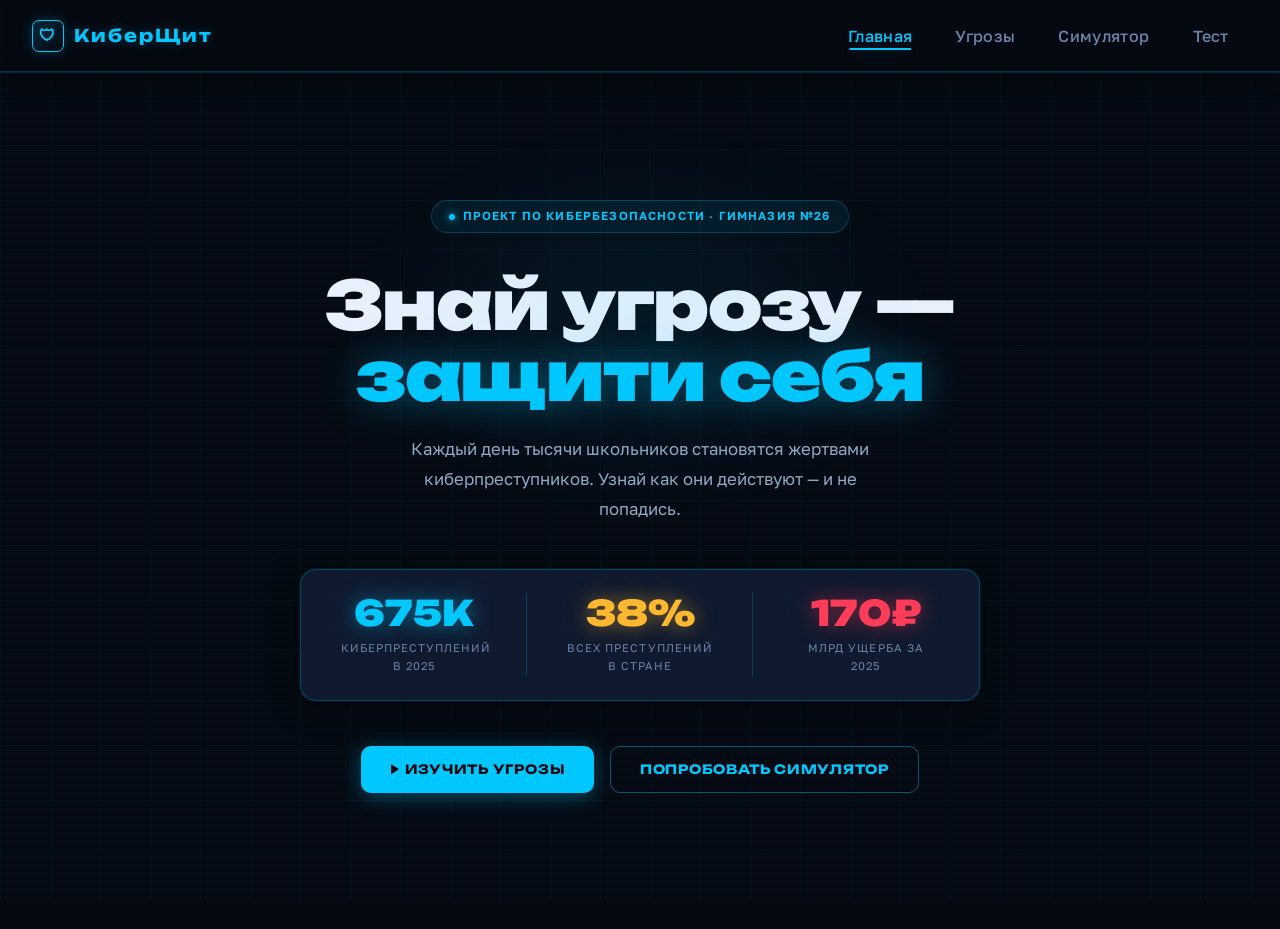
==== commit 0644a7fa: "Add files via upload" ====
--- a/index.html
+++ b/index.html
@@ -3,14 +3,17 @@
 <head>
   <meta charset="UTF-8">
   <meta name="viewport" content="width=device-width, initial-scale=1.0">
-  <title>Кибербезопасность: знай и защищайся</title>
+  <title>КиберЩит — Знай угрозу, защити себя</title>
   <link href="https://fonts.googleapis.com/css2?family=Unbounded:wght@400;700;900&family=Golos+Text:wght@400;500;600&display=swap" rel="stylesheet">
   <link rel="stylesheet" href="style.css">
 </head>
 <body>
 
 <nav>
-  <div class="nav-logo">КиберЩит</div>
+  <div class="nav-logo">
+    <div class="nav-logo-icon">🛡</div>
+    КиберЩит
+  </div>
   <div class="nav-links">
     <button class="active" onclick="showSection('home')">Главная</button>
     <button onclick="showSection('threats')">Угрозы</button>
@@ -23,7 +26,7 @@
 <div id="home" class="section active">
   <div class="hero">
     <div class="hero-badge">Проект по кибербезопасности · Гимназия №26</div>
-    <h1>Знай угрозу — защити себя</h1>
+    <h1>Знай угрозу —<br><span class="accent-word">защити себя</span></h1>
     <p>Каждый день тысячи школьников становятся жертвами киберпреступников. Узнай как они действуют — и не попадись.</p>
     <div class="hero-stats">
       <div class="stat">
@@ -57,12 +60,12 @@
       <span class="danger-tag danger-high">Высокий риск</span>
       <div class="threat-title">Фишинг</div>
       <div class="threat-short">Мошеннические письма и сайты, которые маскируются под настоящие, чтобы украсть твои данные.</div>
-      <div class="threat-expand">Подробнее →</div>
+      <div class="threat-expand">Подробнее</div>
       <div class="threat-details">
         <h4>Как распознать</h4>
         <ul>
           <li>Срочность: «Аккаунт заблокируют через 24 часа»</li>
-          <li>Подозрительный адрес отправителя: <a href="/cdn-cgi/l/email-protection" class="__cf_email__" data-cfemail="63100106114e01020d08230e020a0f4d1116">[email&#160;protected]</a> вместо sberbank.ru</li>
+          <li>Подозрительный адрес: sber-online@gmail.com вместо sberbank.ru</li>
           <li>Ссылки ведут на странные домены (goog1e.com, vk-login.net)</li>
           <li>Просят ввести пароль или данные карты</li>
         </ul>
@@ -81,7 +84,7 @@
       <span class="danger-tag danger-high">Высокий риск</span>
       <div class="threat-title">Вредоносные программы</div>
       <div class="threat-short">Вирусы, трояны и шпионское ПО, которые проникают в устройство и крадут данные или деньги.</div>
-      <div class="threat-expand">Подробнее →</div>
+      <div class="threat-expand">Подробнее</div>
       <div class="threat-details">
         <h4>Типы вредоносов</h4>
         <ul>
@@ -105,7 +108,7 @@
       <span class="danger-tag danger-high">Высокий риск</span>
       <div class="threat-title">Социальная инженерия</div>
       <div class="threat-short">Психологические манипуляции, которые вынуждают тебя самого раскрыть секретную информацию.</div>
-      <div class="threat-expand">Подробнее →</div>
+      <div class="threat-expand">Подробнее</div>
       <div class="threat-details">
         <h4>Популярные схемы</h4>
         <ul>
@@ -129,7 +132,7 @@
       <span class="danger-tag danger-med">Средний риск</span>
       <div class="threat-title">DDoS-атаки</div>
       <div class="threat-short">Перегрузка серверов потоком запросов, которая выводит сайты и сервисы из строя.</div>
-      <div class="threat-expand">Подробнее →</div>
+      <div class="threat-expand">Подробнее</div>
       <div class="threat-details">
         <h4>Как это работает</h4>
         <ul>
@@ -151,7 +154,7 @@
       <span class="danger-tag danger-high">Высокий риск</span>
       <div class="threat-title">Кража личных данных</div>
       <div class="threat-short">Преступники собирают твои личные данные, чтобы совершать преступления от твоего имени.</div>
-      <div class="threat-expand">Подробнее →</div>
+      <div class="threat-expand">Подробнее</div>
       <div class="threat-details">
         <h4>Что крадут</h4>
         <ul>
@@ -172,10 +175,10 @@
 
     <div class="threat-card" onclick="toggleCard(this)">
       <span class="threat-icon">🤖</span>
-      <span class="danger-tag danger-high">Новая угроза</span>
+      <span class="danger-tag danger-new">Новая угроза</span>
       <div class="threat-title">ИИ в руках мошенников</div>
       <div class="threat-short">Искусственный интеллект позволяет создавать убедительные дипфейки, голосовые клоны и фишинг нового уровня.</div>
-      <div class="threat-expand">Подробнее →</div>
+      <div class="threat-expand">Подробнее</div>
       <div class="threat-details">
         <h4>Как мошенники используют ИИ</h4>
         <ul>
@@ -204,7 +207,7 @@
   <div class="section-title">Симулятор угроз</div>
   <div class="section-sub">Проверь — ты бы попался? Разбери реальные схемы мошенников</div>
   <div class="sim-container">
-    <div class="sim-progress" id="simProgress"></div>
+    <div class="sim-steps" id="simSteps"></div>
     <div id="simContent"></div>
   </div>
 </div>
--- a/style.css
+++ b/style.css
@@ -1,39 +1,49 @@
 /* ============================================================
-   КиберЩит — стили сайта
-   Палитра: глубокий тёплый синий с градиентом
-   Навигация: крупный шрифт (1.05rem), увеличенная высота
+   КиберЩит — Redesigned Dark Cyberpunk Theme
    ============================================================ */
 
+@import url('https://fonts.googleapis.com/css2?family=Unbounded:wght@400;700;900&family=Golos+Text:wght@400;500;600&display=swap');
+
 :root {
-  /* Базовая палитра — более позитивная, тёмно-синяя с тёплыми акцентами */
-  --bg-1: #1a2d52;        /* основной фон сверху */
-  --bg-2: #0f1f3a;        /* фон по центру (чуть темнее) */
-  --bg-3: #1a2d52;        /* основной фон снизу */
-  --card: #1e3258;        /* карточки */
-  --card-2: #284070;      /* карточки активные/наведённые */
-  --accent: #4dd9ff;      /* основной голубой */
-  --accent-2: #ff5e87;    /* розово-красный */
-  --accent-3: #9b85ff;    /* фиолетовый */
-  --accent-warm: #ffc857; /* тёплый жёлтый (для бейджей) */
-  --text: #f0f3ff;
-  --text-dim: #a0b3d4;
-  --border: rgba(77, 217, 255, 0.22);
-  --border-2: rgba(77, 217, 255, 0.4);
-  --shadow: 0 8px 32px rgba(0, 0, 0, 0.3);
-  --glow: 0 0 28px rgba(77, 217, 255, 0.22);
-}
-
-* {
-  margin: 0;
-  padding: 0;
-  box-sizing: border-box;
-}
-
+  --bg-0: #050a12;
+  --bg-1: #080f1c;
+  --bg-2: #0d1626;
+  --bg-3: #111d33;
+  --card: #0f1a2e;
+  --card-2: #14213d;
+  --card-hover: #192849;
+
+  --accent: #00c8ff;
+  --accent-dim: rgba(0,200,255,0.15);
+  --accent-glow: rgba(0,200,255,0.35);
+  --accent-2: #ff3c5a;
+  --accent-2-dim: rgba(255,60,90,0.14);
+  --accent-3: #b054ff;
+  --accent-3-dim: rgba(176,84,255,0.14);
+  --accent-warm: #ffb830;
+  --accent-warm-dim: rgba(255,184,48,0.14);
+  --accent-green: #00e676;
+  --accent-green-dim: rgba(0,230,118,0.14);
+
+  --text: #e8f0fb;
+  --text-dim: #6b84a8;
+  --text-mid: #94a8c4;
+  --border: rgba(0,200,255,0.1);
+  --border-2: rgba(0,200,255,0.22);
+  --border-3: rgba(0,200,255,0.4);
+
+  --shadow-sm: 0 2px 12px rgba(0,0,0,0.4);
+  --shadow-md: 0 6px 28px rgba(0,0,0,0.5);
+  --shadow-lg: 0 12px 48px rgba(0,0,0,0.6);
+  --glow-sm: 0 0 12px rgba(0,200,255,0.25);
+  --glow-md: 0 0 28px rgba(0,200,255,0.3);
+}
+
+* { margin:0; padding:0; box-sizing:border-box; }
 html { scroll-behavior: smooth; }
 
 body {
-  background: linear-gradient(180deg, var(--bg-1) 0%, var(--bg-2) 50%, var(--bg-3) 100%);
-  background-attachment: fixed;
+  background: var(--bg-0);
   color: var(--text);
   font-family: 'Golos Text', sans-serif;
   overflow-x: hidden;
@@ -41,77 +51,128 @@
   line-height: 1.6;
 }
 
-/* Лёгкая сетка поверх фона — даёт «технологичный» характер, но не мрачный */
+/* Scanline overlay */
 body::before {
   content: '';
   position: fixed;
   inset: 0;
   background-image:
-    linear-gradient(rgba(77, 217, 255, 0.04) 1px, transparent 1px),
-    linear-gradient(90deg, rgba(77, 217, 255, 0.04) 1px, transparent 1px);
-  background-size: 60px 60px;
+    repeating-linear-gradient(
+      0deg,
+      transparent,
+      transparent 2px,
+      rgba(0,200,255,0.013) 2px,
+      rgba(0,200,255,0.013) 4px
+    );
   pointer-events: none;
   z-index: 0;
 }
 
+/* Animated grid */
+body::after {
+  content: '';
+  position: fixed;
+  inset: 0;
+  background-image:
+    linear-gradient(rgba(0,200,255,0.04) 1px, transparent 1px),
+    linear-gradient(90deg, rgba(0,200,255,0.04) 1px, transparent 1px);
+  background-size: 50px 50px;
+  pointer-events: none;
+  z-index: 0;
+  animation: gridDrift 20s linear infinite;
+}
+
+@keyframes gridDrift {
+  0% { background-position: 0 0; }
+  100% { background-position: 0 50px; }
+}
+
 /* ============================================================
-   НАВИГАЦИЯ — крупный шрифт по требованию учителя
+   НАВИГАЦИЯ
    ============================================================ */
 nav {
   position: sticky;
   top: 0;
   z-index: 100;
-  background: rgba(15, 31, 58, 0.92);
-  backdrop-filter: blur(20px);
-  -webkit-backdrop-filter: blur(20px);
-  border-bottom: 1px solid var(--border);
+  background: rgba(5,10,18,0.92);
+  backdrop-filter: blur(24px);
+  -webkit-backdrop-filter: blur(24px);
+  border-bottom: 1px solid var(--border-2);
   padding: 0 2rem;
   display: flex;
   align-items: center;
   justify-content: space-between;
-  height: 76px;
+  height: 72px;
+  box-shadow: 0 0 30px rgba(0,0,0,0.6), 0 1px 0 var(--border-2);
 }
 
 .nav-logo {
   font-family: 'Unbounded', sans-serif;
-  font-size: 1.15rem;
+  font-size: 1.1rem;
   font-weight: 700;
   color: var(--accent);
-  letter-spacing: 0.06em;
-  display: flex;
-  align-items: center;
-  gap: 0.5rem;
-  text-shadow: 0 0 18px rgba(77, 217, 255, 0.35);
-}
-
-.nav-logo::before {
-  content: '⬡';
-  font-size: 1.5rem;
-}
-
-.nav-links {
-  display: flex;
-  gap: 0.4rem;
-}
+  letter-spacing: 0.12em;
+  display: flex;
+  align-items: center;
+  gap: 0.6rem;
+  text-shadow: var(--glow-sm);
+}
+
+.nav-logo-icon {
+  width: 32px;
+  height: 32px;
+  border: 1.5px solid var(--accent);
+  border-radius: 7px;
+  display: flex;
+  align-items: center;
+  justify-content: center;
+  font-size: 1rem;
+  box-shadow: var(--glow-sm);
+  position: relative;
+  overflow: hidden;
+}
+
+.nav-logo-icon::after {
+  content: '';
+  position: absolute;
+  inset: 0;
+  background: linear-gradient(135deg, var(--accent-dim), transparent);
+}
+
+.nav-links { display: flex; gap: 0.3rem; }
 
 .nav-links button {
   background: none;
   border: none;
   color: var(--text-dim);
   font-family: 'Golos Text', sans-serif;
-  font-size: 1.1rem;
+  font-size: 1rem;
   font-weight: 500;
-  padding: 0.6rem 1.3rem;
-  border-radius: 9px;
+  padding: 0.55rem 1.2rem;
+  border-radius: 8px;
   cursor: pointer;
   transition: all 0.22s;
-}
-
-.nav-links button:hover,
-.nav-links button.active {
-  color: var(--accent);
-  background: rgba(77, 217, 255, 0.12);
-}
+  position: relative;
+  letter-spacing: 0.02em;
+}
+
+.nav-links button::after {
+  content: '';
+  position: absolute;
+  bottom: 4px;
+  left: 50%;
+  transform: translateX(-50%);
+  width: 0;
+  height: 2px;
+  background: var(--accent);
+  border-radius: 2px;
+  transition: width 0.25s;
+  box-shadow: var(--glow-sm);
+}
+
+.nav-links button:hover { color: var(--accent); }
+.nav-links button.active { color: var(--accent); }
+.nav-links button.active::after { width: 60%; }
 
 /* ============================================================
    СЕКЦИИ
@@ -120,114 +181,176 @@
   display: none;
   position: relative;
   z-index: 1;
-  min-height: calc(100vh - 76px);
-  padding: 3rem 2rem 4rem;
-  max-width: 1100px;
+  min-height: calc(100vh - 72px);
+  padding: 3rem 2rem 5rem;
+  max-width: 1140px;
   margin: 0 auto;
 }
 
-.section.active { display: block; }
+.section.active { display: block; animation: fadeIn 0.35s ease; }
+
+@keyframes fadeIn {
+  from { opacity: 0; transform: translateY(12px); }
+  to   { opacity: 1; transform: translateY(0); }
+}
 
 .section-title {
   font-family: 'Unbounded', sans-serif;
-  font-size: 1.7rem;
+  font-size: 1.75rem;
   font-weight: 700;
   margin-bottom: 0.4rem;
-  background: linear-gradient(135deg, #fff 0%, var(--accent) 100%);
-  -webkit-background-clip: text;
-  -webkit-text-fill-color: transparent;
-  background-clip: text;
+  color: var(--text);
+  letter-spacing: -0.01em;
 }
 
 .section-sub {
   color: var(--text-dim);
-  margin-bottom: 2.2rem;
-  font-size: 0.98rem;
+  margin-bottom: 2.5rem;
+  font-size: 0.95rem;
+  display: flex;
+  align-items: center;
+  gap: 0.5rem;
+}
+
+.section-sub::before {
+  content: '';
+  display: inline-block;
+  width: 28px;
+  height: 2px;
+  background: var(--accent);
+  border-radius: 2px;
+  box-shadow: var(--glow-sm);
 }
 
 /* ============================================================
-   ГЛАВНАЯ
+   HERO
    ============================================================ */
 .hero {
   text-align: center;
-  padding: 4.5rem 1rem 3rem;
+  padding: 5rem 1rem 3.5rem;
+  position: relative;
+}
+
+/* Radial glow behind hero */
+.hero::before {
+  content: '';
+  position: absolute;
+  top: 0; left: 50%;
+  transform: translateX(-50%);
+  width: 600px;
+  height: 400px;
+  background: radial-gradient(ellipse, rgba(0,200,255,0.07) 0%, transparent 70%);
+  pointer-events: none;
 }
 
 .hero-badge {
-  display: inline-block;
-  background: rgba(77, 217, 255, 0.1);
-  border: 1px solid rgba(77, 217, 255, 0.28);
+  display: inline-flex;
+  align-items: center;
+  gap: 0.45rem;
+  background: rgba(0,200,255,0.07);
+  border: 1px solid var(--border-2);
   border-radius: 100px;
   padding: 0.4rem 1.1rem;
-  font-size: 0.78rem;
+  font-size: 0.73rem;
   color: var(--accent);
-  letter-spacing: 0.08em;
+  letter-spacing: 0.1em;
   text-transform: uppercase;
   font-weight: 600;
-  margin-bottom: 2rem;
+  margin-bottom: 2.2rem;
+}
+
+.hero-badge::before {
+  content: '';
+  width: 6px; height: 6px;
+  border-radius: 50%;
+  background: var(--accent);
+  box-shadow: 0 0 8px var(--accent);
+  animation: blinkDot 2s ease-in-out infinite;
+}
+
+@keyframes blinkDot {
+  0%, 100% { opacity: 1; }
+  50% { opacity: 0.2; }
 }
 
 .hero h1 {
   font-family: 'Unbounded', sans-serif;
-  font-size: clamp(2rem, 5vw, 3.8rem);
+  font-size: clamp(2.2rem, 5.5vw, 4.2rem);
   font-weight: 900;
-  line-height: 1.08;
-  margin-bottom: 1.3rem;
-  background: linear-gradient(130deg, #fff 0%, var(--accent) 50%, var(--accent-3) 100%);
-  -webkit-background-clip: text;
-  -webkit-text-fill-color: transparent;
-  background-clip: text;
+  line-height: 1.06;
+  margin-bottom: 1.4rem;
+  letter-spacing: -0.02em;
+  color: var(--text);
+}
+
+.hero h1 .accent-word {
+  color: var(--accent);
+  text-shadow: 0 0 40px rgba(0,200,255,0.4);
+  position: relative;
 }
 
 .hero p {
   font-size: 1.05rem;
-  color: var(--text-dim);
-  max-width: 520px;
-  margin: 0 auto 2.6rem;
-  line-height: 1.75;
+  color: var(--text-mid);
+  max-width: 500px;
+  margin: 0 auto 2.8rem;
+  line-height: 1.8;
 }
 
 .hero-stats {
   display: flex;
   justify-content: center;
   flex-wrap: wrap;
-  margin-bottom: 2.6rem;
+  margin-bottom: 3rem;
   gap: 0;
+  background: var(--card);
+  border: 1px solid var(--border-2);
+  border-radius: 16px;
+  max-width: 680px;
+  margin-left: auto;
+  margin-right: auto;
+  margin-bottom: 2.8rem;
+  overflow: hidden;
+  box-shadow: var(--shadow-md), 0 0 0 1px var(--border);
 }
 
 .stat {
-  padding: 1.4rem 2.2rem;
+  padding: 1.6rem 2.5rem;
   position: relative;
-}
+  flex: 1;
+  min-width: 160px;
+  transition: background 0.22s;
+}
+
+.stat:hover { background: var(--card-2); }
 
 .stat:not(:last-child)::after {
   content: '';
   position: absolute;
-  right: 0;
-  top: 22%;
-  height: 56%;
+  right: 0; top: 18%; height: 64%;
   width: 1px;
-  background: var(--border);
+  background: var(--border-2);
 }
 
 .stat-num {
   font-family: 'Unbounded', sans-serif;
-  font-size: 2.1rem;
+  font-size: 2.2rem;
   font-weight: 900;
   display: block;
   line-height: 1;
   color: var(--accent);
-}
-
-.stat:nth-child(2) .stat-num { color: var(--accent-warm); }
-.stat:nth-child(3) .stat-num { color: var(--accent-2); }
+  text-shadow: 0 0 20px rgba(0,200,255,0.5);
+  margin-bottom: 0.5rem;
+}
+
+.stat:nth-child(2) .stat-num { color: var(--accent-warm); text-shadow: 0 0 20px rgba(255,184,48,0.5); }
+.stat:nth-child(3) .stat-num { color: var(--accent-2); text-shadow: 0 0 20px rgba(255,60,90,0.5); }
 
 .stat-label {
-  font-size: 0.72rem;
+  font-size: 0.7rem;
   color: var(--text-dim);
   text-transform: uppercase;
-  letter-spacing: 0.08em;
-  margin-top: 0.4rem;
+  letter-spacing: 0.09em;
   display: block;
 }
 
@@ -239,45 +362,40 @@
   align-items: center;
   gap: 0.5rem;
   font-family: 'Unbounded', sans-serif;
-  font-size: 0.85rem;
+  font-size: 0.8rem;
   font-weight: 700;
-  padding: 0.95rem 1.8rem;
+  padding: 0.9rem 1.8rem;
   border-radius: 10px;
   border: none;
   cursor: pointer;
   transition: all 0.25s;
-  letter-spacing: 0.04em;
+  letter-spacing: 0.06em;
   text-transform: uppercase;
 }
 
 .btn-primary {
   background: var(--accent);
-  color: #0f1f3a;
+  color: var(--bg-0);
+  box-shadow: 0 4px 20px rgba(0,200,255,0.35);
 }
 
 .btn-primary:hover {
-  background: #6de4ff;
+  background: #22d4ff;
   transform: translateY(-2px);
-  box-shadow: 0 8px 26px rgba(77, 217, 255, 0.4);
+  box-shadow: 0 8px 32px rgba(0,200,255,0.5);
 }
 
 .btn-secondary {
   background: transparent;
   color: var(--accent);
-  border: 1px solid var(--border-2);
+  border: 1.5px solid var(--border-3);
 }
 
 .btn-secondary:hover {
-  background: rgba(77, 217, 255, 0.08);
+  background: var(--accent-dim);
   border-color: var(--accent);
   transform: translateY(-2px);
-}
-
-.btn-group {
-  display: flex;
-  gap: 0.9rem;
-  justify-content: center;
-  flex-wrap: wrap;
+  box-shadow: var(--glow-sm);
 }
 
 /* ============================================================
@@ -285,258 +403,450 @@
    ============================================================ */
 .threats-grid {
   display: grid;
-  grid-template-columns: repeat(auto-fill, minmax(290px, 1fr));
+  grid-template-columns: repeat(auto-fill, minmax(300px, 1fr));
   gap: 1.2rem;
-  margin-bottom: 2.5rem;
+  margin-bottom: 2.8rem;
 }
 
 .threat-card {
+  background: var(--card);
+  border: 1px solid var(--border-2);
+  border-radius: 16px;
+  padding: 1.6rem;
+  cursor: pointer;
+  transition: all 0.3s cubic-bezier(0.22, 1, 0.36, 1);
+  position: relative;
+  box-shadow: var(--shadow-sm);
+  overflow: hidden;
+}
+
+.threat-card::before {
+  content: '';
+  position: absolute;
+  top: 0; left: 0; right: 0;
+  height: 2px;
+  background: linear-gradient(90deg, transparent, var(--accent), transparent);
+  opacity: 0;
+  transition: opacity 0.3s;
+}
+
+.threat-card:hover::before,
+.threat-card.expanded::before { opacity: 1; }
+
+.threat-card:hover {
+  border-color: var(--border-3);
+  background: var(--card-hover);
+  transform: translateY(-4px);
+  box-shadow: var(--shadow-md), 0 0 0 1px var(--border-3), var(--glow-sm);
+}
+
+.threat-card.expanded {
+  border-color: var(--accent);
+  background: var(--card-hover);
+  box-shadow: var(--shadow-lg), 0 0 0 1px rgba(0,200,255,0.3), var(--glow-md);
+}
+
+/* Corner decoration */
+.threat-card::after {
+  content: '';
+  position: absolute;
+  top: 12px; right: 12px;
+  width: 24px; height: 24px;
+  border-top: 1.5px solid var(--border-2);
+  border-right: 1.5px solid var(--border-2);
+  border-radius: 0 4px 0 0;
+  transition: border-color 0.3s;
+}
+
+.threat-card:hover::after,
+.threat-card.expanded::after { border-color: var(--accent); }
+
+.threat-icon {
+  font-size: 2.2rem;
+  margin-bottom: 0.9rem;
+  display: inline-block;
+  transition: transform 0.3s cubic-bezier(0.34, 1.56, 0.64, 1);
+  filter: drop-shadow(0 0 8px rgba(0,200,255,0.3));
+}
+
+.threat-card:hover .threat-icon { transform: scale(1.15) rotate(-8deg); }
+
+.danger-tag {
+  display: inline-flex;
+  align-items: center;
+  gap: 0.3rem;
+  padding: 0.18rem 0.65rem;
+  border-radius: 5px;
+  font-size: 0.66rem;
+  font-weight: 700;
+  text-transform: uppercase;
+  letter-spacing: 0.09em;
+  margin-bottom: 0.75rem;
+  margin-left: 0.5rem;
+}
+
+.danger-tag::before {
+  content: '';
+  width: 5px; height: 5px;
+  border-radius: 50%;
+}
+
+.danger-high {
+  background: var(--accent-2-dim);
+  color: var(--accent-2);
+  border: 1px solid rgba(255,60,90,0.3);
+}
+.danger-high::before { background: var(--accent-2); box-shadow: 0 0 6px var(--accent-2); }
+
+.danger-med {
+  background: var(--accent-warm-dim);
+  color: var(--accent-warm);
+  border: 1px solid rgba(255,184,48,0.3);
+}
+.danger-med::before { background: var(--accent-warm); box-shadow: 0 0 6px var(--accent-warm); }
+
+.danger-new {
+  background: var(--accent-3-dim);
+  color: var(--accent-3);
+  border: 1px solid rgba(176,84,255,0.3);
+}
+.danger-new::before { background: var(--accent-3); box-shadow: 0 0 6px var(--accent-3); animation: blinkDot 1.5s infinite; }
+
+.threat-title {
+  font-family: 'Unbounded', sans-serif;
+  font-size: 1rem;
+  font-weight: 700;
+  margin-bottom: 0.5rem;
+  color: var(--text);
+  letter-spacing: -0.01em;
+}
+
+.threat-short {
+  font-size: 0.87rem;
+  color: var(--text-mid);
+  line-height: 1.65;
+  margin-bottom: 0.8rem;
+}
+
+.threat-expand {
+  font-size: 0.72rem;
+  color: var(--accent);
+  text-transform: uppercase;
+  letter-spacing: 0.09em;
+  font-weight: 700;
+  font-family: 'Unbounded', sans-serif;
+  transition: gap 0.2s;
+  display: flex;
+  align-items: center;
+  gap: 0.4rem;
+}
+
+.threat-expand::after { content: '→'; transition: transform 0.22s; }
+.threat-card.expanded .threat-expand::after { transform: rotate(90deg); }
+
+.threat-details {
+  display: none;
+  margin-top: 1.2rem;
+  padding-top: 1.2rem;
+  border-top: 1px solid var(--border-2);
+  animation: fadeIn 0.25s ease;
+}
+
+.threat-card.expanded .threat-details { display: block; }
+
+.threat-details h4 {
+  font-family: 'Unbounded', sans-serif;
+  font-size: 0.72rem;
+  font-weight: 700;
+  color: var(--accent);
+  text-transform: uppercase;
+  letter-spacing: 0.09em;
+  margin-bottom: 0.7rem;
+}
+
+.threat-details ul { list-style: none; }
+
+.threat-details ul li {
+  font-size: 0.86rem;
+  color: var(--text-mid);
+  line-height: 1.65;
+  padding: 0.3rem 0 0.3rem 1.3rem;
+  position: relative;
+}
+
+.threat-details ul li::before {
+  content: '▸';
+  position: absolute;
+  left: 0;
+  color: var(--accent);
+  font-size: 0.7rem;
+  top: 0.38rem;
+}
+
+/* ============================================================
+   СИМУЛЯТОР
+   ============================================================ */
+.sim-container { max-width: 740px; margin: 0 auto; }
+
+.sim-progress {
+  height: 3px;
+  background: var(--card-2);
+  border-radius: 3px;
+  margin-bottom: 1.8rem;
+  overflow: hidden;
+  border: 1px solid var(--border);
+}
+
+.sim-progress-fill {
+  height: 100%;
+  background: linear-gradient(90deg, var(--accent), var(--accent-3));
+  transition: width 0.5s cubic-bezier(0.22, 1, 0.36, 1);
+  box-shadow: 0 0 10px rgba(0,200,255,0.6);
+  border-radius: 3px;
+}
+
+.sim-steps {
+  display: flex;
+  gap: 0.35rem;
+  margin-bottom: 1.6rem;
+}
+
+.sim-step-dot {
+  height: 3px;
+  flex: 1;
+  border-radius: 3px;
+  background: var(--card-2);
+  transition: all 0.4s;
+}
+
+.sim-step-dot.done { background: var(--accent); box-shadow: 0 0 8px rgba(0,200,255,0.5); }
+.sim-step-dot.active { background: var(--accent); opacity: 0.5; animation: pulseBar 1.2s ease infinite; }
+
+@keyframes pulseBar { 0%,100%{opacity:0.5}50%{opacity:1} }
+
+.sim-scenario {
+  background: var(--card);
+  border: 1px solid var(--border-2);
+  border-radius: 16px;
+  overflow: hidden;
+  margin-bottom: 1.2rem;
+  box-shadow: var(--shadow-md);
+  animation: fadeIn 0.3s ease;
+}
+
+.sim-header {
+  padding: 0.7rem 1.2rem;
+  background: rgba(0,0,0,0.3);
+  border-bottom: 1px solid var(--border);
+  display: flex;
+  align-items: center;
+  gap: 0.5rem;
+  font-size: 0.82rem;
+  color: var(--text-dim);
+  font-family: 'Golos Text', monospace;
+}
+
+.sim-header-dot { width: 10px; height: 10px; border-radius: 50%; }
+.dot-red { background: #ff5f57; box-shadow: 0 0 6px #ff5f5770; }
+.dot-yellow { background: #febc2e; box-shadow: 0 0 6px #febc2e70; }
+.dot-green { background: #28c840; box-shadow: 0 0 6px #28c84070; }
+
+.sim-body { padding: 1.4rem; }
+
+.sim-label {
+  color: var(--text-dim);
+  text-transform: uppercase;
+  font-size: 0.67rem;
+  letter-spacing: 0.09em;
+  margin-bottom: 0.3rem;
+  font-weight: 600;
+}
+
+.sim-message {
+  background: rgba(0,0,0,0.25);
+  border: 1px solid var(--border-2);
+  border-radius: 10px;
+  padding: 1rem 1.2rem;
+  font-size: 0.9rem;
+  line-height: 1.8;
+  white-space: pre-line;
+  margin-bottom: 1.3rem;
+  color: var(--text);
+  font-family: 'Golos Text', sans-serif;
+}
+
+.highlight-red {
+  color: var(--accent-2);
+  background: var(--accent-2-dim);
+  padding: 1px 5px;
+  border-radius: 4px;
+  font-weight: 600;
+}
+
+.highlight-yellow {
+  color: var(--accent-warm);
+  background: var(--accent-warm-dim);
+  padding: 1px 5px;
+  border-radius: 4px;
+}
+
+.sim-counter {
+  font-family: 'Unbounded', sans-serif;
+  font-size: 0.75rem;
+  color: var(--accent-3);
+  margin-bottom: 0.9rem;
+  letter-spacing: 0.06em;
+}
+
+.sim-question {
+  font-size: 0.98rem;
+  font-weight: 600;
+  margin-bottom: 1rem;
+  line-height: 1.55;
+  color: var(--text);
+}
+
+.sim-options { display: flex; flex-direction: column; gap: 0.65rem; }
+
+.sim-option {
+  background: var(--card-2);
+  border: 1px solid var(--border);
+  border-radius: 10px;
+  padding: 0.9rem 1rem;
+  font-size: 0.9rem;
+  color: var(--text-mid);
+  cursor: pointer;
+  transition: all 0.22s;
+  text-align: left;
+  font-family: 'Golos Text', sans-serif;
+  display: flex;
+  align-items: center;
+  gap: 0.7rem;
+}
+
+.sim-option:hover:not(:disabled) {
+  border-color: var(--border-3);
+  background: var(--card-hover);
+  color: var(--text);
+  transform: translateX(5px);
+  box-shadow: var(--glow-sm);
+}
+
+.sim-option.correct {
+  border-color: var(--accent-green);
+  background: var(--accent-green-dim);
+  color: var(--accent-green);
+}
+
+.sim-option.wrong {
+  border-color: var(--accent-2);
+  background: var(--accent-2-dim);
+  color: var(--accent-2);
+}
+
+.sim-option:disabled { cursor: default; transform: none !important; }
+
+.option-letter {
+  width: 28px; height: 28px;
+  border-radius: 7px;
+  background: var(--bg-2);
+  border: 1px solid var(--border-2);
+  display: flex;
+  align-items: center;
+  justify-content: center;
+  font-size: 0.71rem;
+  font-weight: 700;
+  flex-shrink: 0;
+  font-family: 'Unbounded', sans-serif;
+  color: var(--text-dim);
+}
+
+.sim-feedback {
+  display: none;
+  background: var(--card-2);
+  border-radius: 10px;
+  padding: 1.1rem 1.3rem;
+  margin-top: 1rem;
+  font-size: 0.88rem;
+  line-height: 1.7;
+  border-left: 3px solid var(--accent);
+  animation: fadeIn 0.25s ease;
+}
+
+.sim-feedback.visible { display: block; }
+.sim-feedback.correct-fb { border-color: var(--accent-green); }
+.sim-feedback.wrong-fb { border-color: var(--accent-2); }
+
+.sim-feedback-title {
+  font-weight: 700;
+  margin-bottom: 0.4rem;
+  font-size: 0.93rem;
+}
+
+.sim-nav { display: flex; justify-content: flex-end; margin-top: 1.2rem; }
+
+/* Simulator result */
+.sim-result {
+  text-align: center;
+  padding: 3rem 1.5rem;
+  background: var(--card);
+  border: 1px solid var(--border-2);
+  border-radius: 16px;
+  animation: fadeIn 0.4s ease;
+}
+
+.sim-result-score {
+  font-family: 'Unbounded', sans-serif;
+  font-size: 3.5rem;
+  font-weight: 900;
+  color: var(--accent);
+  text-shadow: 0 0 30px rgba(0,200,255,0.5);
+  margin-bottom: 0.3rem;
+}
+
+/* ============================================================
+   ТЕСТ
+   ============================================================ */
+.quiz-container { max-width: 680px; margin: 0 auto; }
+
+.quiz-card {
   background: var(--card);
   border: 1px solid var(--border);
   border-radius: 14px;
   padding: 1.6rem;
-  cursor: pointer;
-  transition: all 0.28s;
-  position: relative;
-}
-
-.threat-card:hover {
-  border-color: var(--border-2);
-  background: var(--card-2);
-  transform: translateY(-3px);
-  box-shadow: 0 10px 32px rgba(77, 217, 255, 0.12);
-}
-
-.threat-card.expanded {
-  border-color: var(--accent);
-  background: var(--card-2);
-  box-shadow: var(--glow);
-}
-
-.threat-icon {
-  font-size: 2rem;
+  margin-bottom: 1rem;
+  transition: border-color 0.28s;
+  box-shadow: var(--shadow-sm);
+}
+
+.quiz-card.qa { border-color: var(--accent); box-shadow: var(--glow-sm); }
+
+.quiz-num {
+  font-family: 'Unbounded', sans-serif;
+  font-size: 0.69rem;
+  color: var(--accent-3);
+  text-transform: uppercase;
+  letter-spacing: 0.09em;
   margin-bottom: 0.8rem;
-  display: inline-block;
-  transition: transform 0.28s;
-  transform-origin: center;
-}
-
-.threat-card:hover .threat-icon {
-  transform: scale(1.12) rotate(-6deg);
-}
-
-.danger-tag {
-  display: inline-block;
-  padding: 0.18rem 0.6rem;
-  border-radius: 5px;
-  font-size: 0.7rem;
-  font-weight: 700;
-  text-transform: uppercase;
-  letter-spacing: 0.07em;
-  margin-bottom: 0.7rem;
-  margin-left: 0.6rem;
-}
-
-.danger-high {
-  background: rgba(255, 94, 135, 0.12);
-  color: var(--accent-2);
-  border: 1px solid rgba(255, 94, 135, 0.28);
-}
-
-.danger-med {
-  background: rgba(255, 200, 87, 0.12);
-  color: var(--accent-warm);
-  border: 1px solid rgba(255, 200, 87, 0.28);
-}
-
-.threat-title {
-  font-family: 'Unbounded', sans-serif;
-  font-size: 1rem;
-  font-weight: 700;
-  margin-bottom: 0.4rem;
-  color: var(--text);
-}
-
-.threat-short {
-  font-size: 0.88rem;
-  color: var(--text-dim);
-  line-height: 1.6;
-  margin-bottom: 0.7rem;
-}
-
-.threat-expand {
-  font-size: 0.74rem;
-  color: var(--accent);
-  letter-spacing: 0.07em;
-  text-transform: uppercase;
-  font-weight: 600;
-}
-
-.threat-details {
-  display: none;
-  margin-top: 0.9rem;
-  padding-top: 0.9rem;
-  border-top: 1px solid var(--border);
-}
-
-.threat-card.expanded .threat-details { display: block; }
-
-.threat-details h4 {
-  font-size: 0.74rem;
-  color: var(--accent-2);
-  text-transform: uppercase;
-  letter-spacing: 0.08em;
-  margin-bottom: 0.5rem;
-  margin-top: 0.8rem;
-  font-weight: 600;
-}
-
-.threat-details h4:first-child { margin-top: 0; }
-
-.threat-details ul { list-style: none; }
-
-.threat-details li {
-  font-size: 0.86rem;
-  color: var(--text-dim);
-  padding: 0.28rem 0 0.28rem 1.1rem;
-  position: relative;
-  line-height: 1.55;
-}
-
-.threat-details li::before {
-  content: '→';
-  position: absolute;
-  left: 0;
-  color: var(--accent);
-  font-size: 0.78rem;
-  top: 0.36rem;
-}
-
-/* ============================================================
-   СИМУЛЯТОР
-   ============================================================ */
-.sim-container {
-  max-width: 680px;
-  margin: 0 auto;
-}
-
-.sim-progress {
-  display: flex;
-  gap: 0.32rem;
-  margin-bottom: 1.6rem;
-}
-
-.sim-dot {
-  height: 4px;
-  flex: 1;
-  border-radius: 2px;
-  background: rgba(255, 255, 255, 0.08);
-  transition: background 0.38s;
-}
-
-.sim-dot.done { background: var(--accent); }
-.sim-dot.current {
-  background: var(--accent-3);
-  animation: pulseBar 1.5s ease-in-out infinite;
-}
-
-@keyframes pulseBar {
-  0%, 100% { opacity: 1; }
-  50% { opacity: 0.35; }
-}
-
-.sim-scenario {
-  background: var(--card);
-  border: 1px solid var(--border);
-  border-radius: 13px;
-  overflow: hidden;
-  margin-bottom: 1.2rem;
-}
-
-.sim-header {
-  padding: 0.75rem 1.3rem;
-  background: rgba(15, 31, 58, 0.85);
-  border-bottom: 1px solid var(--border);
-  display: flex;
-  align-items: center;
-  gap: 0.5rem;
-  font-size: 0.84rem;
-  color: var(--text-dim);
-}
-
-.sim-header-dot {
-  width: 9px;
-  height: 9px;
-  border-radius: 50%;
-}
-
-.dot-red { background: #ff5f57; }
-.dot-yellow { background: #febc2e; }
-.dot-green { background: #28c840; }
-
-.sim-body { padding: 1.3rem; }
-
-.sim-label {
-  color: var(--text-dim);
-  text-transform: uppercase;
-  font-size: 0.7rem;
-  letter-spacing: 0.07em;
-  margin-bottom: 0.32rem;
-}
-
-.sim-message {
-  background: rgba(15, 31, 58, 0.6);
-  border: 1px solid var(--border);
-  border-radius: 9px;
-  padding: 1rem 1.2rem;
-  font-size: 0.9rem;
-  line-height: 1.75;
-  white-space: pre-line;
-  margin-bottom: 1.2rem;
-}
-
-.highlight-red {
-  color: var(--accent-2);
-  background: rgba(255, 94, 135, 0.1);
-  padding: 1px 4px;
-  border-radius: 3px;
-  font-weight: 600;
-}
-
-.highlight-yellow {
-  color: var(--accent-warm);
-  background: rgba(255, 200, 87, 0.1);
-  padding: 1px 4px;
-  border-radius: 3px;
-}
-
-.sim-counter {
-  font-family: 'Unbounded', sans-serif;
-  font-size: 0.78rem;
-  color: var(--accent-3);
-  margin-bottom: 0.85rem;
-}
-
-.sim-question {
+}
+
+.quiz-q {
   font-size: 0.98rem;
   font-weight: 600;
-  margin-bottom: 0.9rem;
-  line-height: 1.5;
-}
-
-.sim-options {
-  display: flex;
-  flex-direction: column;
-  gap: 0.6rem;
-}
-
-.sim-option {
+  line-height: 1.55;
+  margin-bottom: 1.1rem;
+  color: var(--text);
+}
+
+.quiz-opts { display: flex; flex-direction: column; gap: 0.5rem; }
+
+.quiz-opt {
   background: var(--card-2);
   border: 1px solid var(--border);
   border-radius: 9px;
-  padding: 0.85rem 1rem;
+  padding: 0.8rem 1rem;
   font-size: 0.9rem;
-  color: var(--text);
+  color: var(--text-mid);
   cursor: pointer;
   transition: all 0.2s;
   text-align: left;
@@ -546,258 +856,151 @@
   gap: 0.65rem;
 }
 
-.sim-option:hover:not(:disabled) {
-  border-color: var(--border-2);
-  background: rgba(77, 217, 255, 0.07);
+.quiz-opt:hover:not(:disabled) {
+  border-color: var(--border-3);
+  background: var(--card-hover);
+  color: var(--text);
   transform: translateX(4px);
-}
-
-.sim-option.correct {
-  border-color: #28c840;
-  background: rgba(40, 200, 64, 0.1);
-  color: #5be077;
-}
-
-.sim-option.wrong {
-  border-color: var(--accent-2);
-  background: rgba(255, 94, 135, 0.1);
-  color: var(--accent-2);
-}
-
-.sim-option:disabled { cursor: default; transform: none !important; }
-
-.option-letter {
-  width: 26px;
-  height: 26px;
-  border-radius: 6px;
-  background: rgba(255, 255, 255, 0.06);
-  display: flex;
-  align-items: center;
-  justify-content: center;
-  font-size: 0.72rem;
-  font-weight: 700;
-  flex-shrink: 0;
-  font-family: 'Unbounded', sans-serif;
-}
-
-.sim-feedback {
-  display: none;
-  background: var(--card-2);
-  border-radius: 9px;
-  padding: 1rem 1.2rem;
-  margin-top: 0.85rem;
-  font-size: 0.88rem;
-  line-height: 1.65;
-  border-left: 3px solid var(--accent);
-}
-
-.sim-feedback.visible { display: block; }
-.sim-feedback.correct-fb { border-color: #28c840; }
-.sim-feedback.wrong-fb { border-color: var(--accent-2); }
-
-.sim-feedback-title {
-  font-weight: 700;
-  margin-bottom: 0.3rem;
-  font-size: 0.92rem;
-}
-
-.sim-nav {
-  display: flex;
-  justify-content: flex-end;
-  margin-top: 1rem;
-}
-
-/* ============================================================
-   ТЕСТ
-   ============================================================ */
-.quiz-container { max-width: 660px; margin: 0 auto; }
-
-.quiz-card {
-  background: var(--card);
-  border: 1px solid var(--border);
-  border-radius: 13px;
-  padding: 1.6rem;
-  margin-bottom: 0.9rem;
-  transition: border-color 0.28s;
-}
-
-.quiz-card.qa { border-color: rgba(77, 217, 255, 0.3); }
-
-.quiz-num {
-  font-family: 'Unbounded', sans-serif;
-  font-size: 0.72rem;
-  color: var(--accent-3);
-  text-transform: uppercase;
-  letter-spacing: 0.08em;
-  margin-bottom: 0.8rem;
-}
-
-.quiz-q {
-  font-size: 0.98rem;
-  font-weight: 600;
-  line-height: 1.5;
-  margin-bottom: 1.1rem;
-}
-
-.quiz-opts {
-  display: flex;
-  flex-direction: column;
-  gap: 0.52rem;
-}
-
-.quiz-opt {
-  background: var(--card-2);
-  border: 1px solid var(--border);
-  border-radius: 8px;
-  padding: 0.78rem 0.95rem;
-  font-size: 0.9rem;
-  color: var(--text);
-  cursor: pointer;
-  transition: all 0.2s;
-  text-align: left;
-  font-family: 'Golos Text', sans-serif;
-  display: flex;
-  align-items: center;
-  gap: 0.6rem;
-}
-
-.quiz-opt:hover:not(:disabled) {
-  border-color: rgba(155, 133, 255, 0.45);
-  background: rgba(155, 133, 255, 0.08);
 }
 
 .quiz-opt.selected {
   border-color: var(--accent-3);
-  background: rgba(155, 133, 255, 0.12);
+  background: var(--accent-3-dim);
+  color: var(--accent-3);
 }
 
 .quiz-opt.correct-q {
-  border-color: #28c840;
-  background: rgba(40, 200, 64, 0.1);
-  color: #5be077;
+  border-color: var(--accent-green);
+  background: var(--accent-green-dim);
+  color: var(--accent-green);
 }
 
 .quiz-opt.wrong-q {
   border-color: var(--accent-2);
-  background: rgba(255, 94, 135, 0.1);
+  background: var(--accent-2-dim);
   color: var(--accent-2);
 }
 
 .quiz-opt:disabled { cursor: default; transform: none !important; }
 
-.quiz-submit { text-align: center; margin-top: 1.8rem; }
+.quiz-submit { text-align: center; margin-top: 2rem; }
 
 /* ============================================================
-   РЕЗУЛЬТАТЫ ТЕСТА
+   РЕЗУЛЬТАТЫ
    ============================================================ */
-.results-box {
-  max-width: 560px;
-  margin: 0 auto;
-  text-align: center;
-}
+.results-box { max-width: 560px; margin: 0 auto; text-align: center; }
 
 .results-score {
-  width: 160px;
-  height: 160px;
+  width: 160px; height: 160px;
   border-radius: 50%;
   border: 2px solid var(--accent);
   display: flex;
   flex-direction: column;
   align-items: center;
   justify-content: center;
-  margin: 0 auto 1.7rem;
+  margin: 0 auto 1.8rem;
   position: relative;
+  background: var(--card);
+  box-shadow: 0 0 40px rgba(0,200,255,0.2), inset 0 0 20px rgba(0,200,255,0.05);
 }
 
 .results-score::before {
   content: '';
   position: absolute;
-  inset: -7px;
+  inset: -8px;
   border-radius: 50%;
-  border: 1px solid rgba(77, 217, 255, 0.1);
-}
+  border: 1px solid rgba(0,200,255,0.15);
+  animation: spinRing 12s linear infinite;
+}
+
+.results-score::after {
+  content: '';
+  position: absolute;
+  inset: -16px;
+  border-radius: 50%;
+  border: 1px dashed rgba(0,200,255,0.08);
+  animation: spinRing 20s linear infinite reverse;
+}
+
+@keyframes spinRing { to { transform: rotate(360deg); } }
 
 .score-num {
   font-family: 'Unbounded', sans-serif;
-  font-size: 3rem;
+  font-size: 3.2rem;
   font-weight: 900;
   color: var(--accent);
   line-height: 1;
-}
-
-.score-total {
-  font-size: 0.82rem;
-  color: var(--text-dim);
-}
+  text-shadow: 0 0 30px rgba(0,200,255,0.5);
+}
+
+.score-total { font-size: 0.82rem; color: var(--text-dim); }
 
 .results-title {
   font-family: 'Unbounded', sans-serif;
   font-size: 1.3rem;
   font-weight: 700;
   margin-bottom: 0.6rem;
+  color: var(--text);
 }
 
 .results-desc {
-  color: var(--text-dim);
+  color: var(--text-mid);
   font-size: 0.92rem;
-  line-height: 1.7;
-  margin-bottom: 1.6rem;
+  line-height: 1.75;
+  margin-bottom: 1.8rem;
 }
 
 .results-tips {
   background: var(--card);
-  border: 1px solid var(--border);
-  border-radius: 11px;
-  padding: 1.3rem;
+  border: 1px solid var(--border-2);
+  border-radius: 14px;
+  padding: 1.4rem;
   text-align: left;
-  margin-bottom: 1.7rem;
+  margin-bottom: 1.8rem;
+  box-shadow: var(--shadow-sm);
 }
 
 .results-tips h4 {
   font-family: 'Unbounded', sans-serif;
-  font-size: 0.76rem;
+  font-size: 0.72rem;
   color: var(--accent);
-  margin-bottom: 0.85rem;
+  margin-bottom: 1rem;
   text-transform: uppercase;
-  letter-spacing: 0.07em;
+  letter-spacing: 0.09em;
 }
 
 .tip-item {
   display: flex;
-  gap: 0.65rem;
+  gap: 0.7rem;
   align-items: flex-start;
-  padding: 0.38rem 0;
-  font-size: 0.86rem;
-  color: var(--text-dim);
-  line-height: 1.55;
-}
-
-.tip-icon {
-  font-size: 0.95rem;
-  flex-shrink: 0;
-  margin-top: 2px;
-}
+  padding: 0.45rem 0;
+  font-size: 0.87rem;
+  color: var(--text-mid);
+  line-height: 1.6;
+  border-bottom: 1px solid var(--border);
+}
+
+.tip-item:last-child { border-bottom: none; }
+.tip-icon { font-size: 1rem; flex-shrink: 0; margin-top: 1px; }
 
 /* ============================================================
    АДАПТИВ
    ============================================================ */
 @media (max-width: 768px) {
-  nav { padding: 0 1.1rem; height: 64px; }
-  .nav-logo { font-size: 1rem; }
-  .nav-links { gap: 0.2rem; }
-  .nav-links button {
-    font-size: 0.92rem;
-    padding: 0.5rem 0.85rem;
-  }
-  .section { padding: 2rem 1rem 3rem; }
-  .hero { padding: 2.5rem 0.5rem 2rem; }
-  .stat { padding: 1rem 1.3rem; }
-  .stat-num { font-size: 1.7rem; }
+  nav { padding: 0 1rem; height: 60px; }
+  .nav-logo { font-size: 0.95rem; }
+  .nav-links button { font-size: 0.88rem; padding: 0.48rem 0.7rem; }
+  .section { padding: 2rem 1rem 3.5rem; }
+  .hero { padding: 3rem 0.5rem 2rem; }
+  .hero-stats { flex-direction: column; }
+  .stat:not(:last-child)::after { display: none; }
+  .stat { padding: 1.2rem 1.5rem; }
   .threats-grid { grid-template-columns: 1fr; }
+  .section-title { font-size: 1.4rem; }
 }
 
 /* Scrollbar */
 ::-webkit-scrollbar { width: 6px; }
-::-webkit-scrollbar-track { background: var(--bg-2); }
-::-webkit-scrollbar-thumb { background: var(--card-2); border-radius: 3px; }
-::-webkit-scrollbar-thumb:hover { background: var(--accent); }
+::-webkit-scrollbar-track { background: var(--bg-1); }
+::-webkit-scrollbar-thumb { background: var(--border-2); border-radius: 3px; }
+::-webkit-scrollbar-thumb:hover { background: var(--accent); box-shadow: var(--glow-sm); }
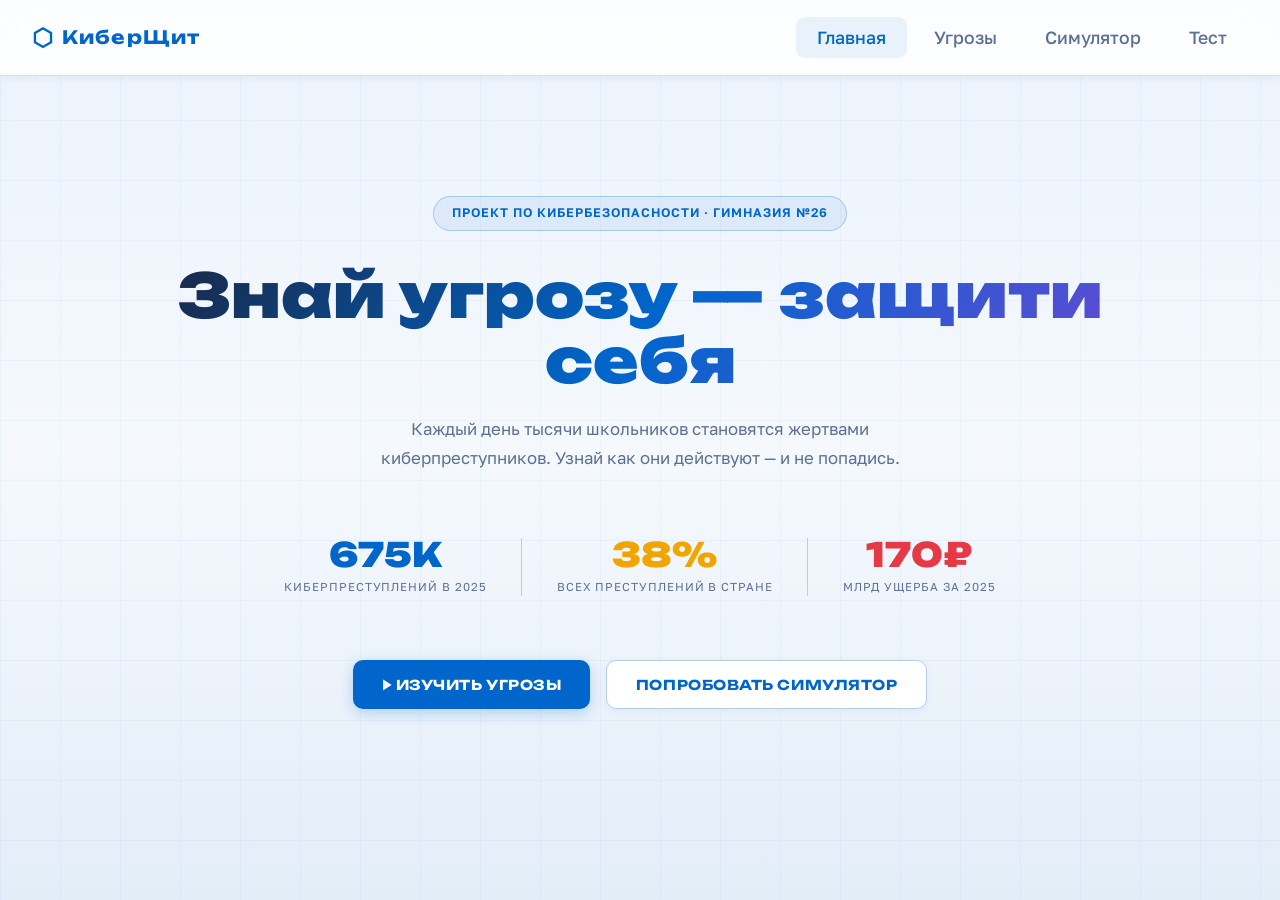
==== commit 7cb61405: "Add files via upload" ====
--- a/index.html
+++ b/index.html
@@ -3,17 +3,14 @@
 <head>
   <meta charset="UTF-8">
   <meta name="viewport" content="width=device-width, initial-scale=1.0">
-  <title>КиберЩит — Знай угрозу, защити себя</title>
+  <title>Кибербезопасность: знай и защищайся</title>
   <link href="https://fonts.googleapis.com/css2?family=Unbounded:wght@400;700;900&family=Golos+Text:wght@400;500;600&display=swap" rel="stylesheet">
   <link rel="stylesheet" href="style.css">
 </head>
 <body>
 
 <nav>
-  <div class="nav-logo">
-    <div class="nav-logo-icon">🛡</div>
-    КиберЩит
-  </div>
+  <div class="nav-logo">КиберЩит</div>
   <div class="nav-links">
     <button class="active" onclick="showSection('home')">Главная</button>
     <button onclick="showSection('threats')">Угрозы</button>
@@ -26,7 +23,7 @@
 <div id="home" class="section active">
   <div class="hero">
     <div class="hero-badge">Проект по кибербезопасности · Гимназия №26</div>
-    <h1>Знай угрозу —<br><span class="accent-word">защити себя</span></h1>
+    <h1>Знай угрозу — защити себя</h1>
     <p>Каждый день тысячи школьников становятся жертвами киберпреступников. Узнай как они действуют — и не попадись.</p>
     <div class="hero-stats">
       <div class="stat">
@@ -60,12 +57,12 @@
       <span class="danger-tag danger-high">Высокий риск</span>
       <div class="threat-title">Фишинг</div>
       <div class="threat-short">Мошеннические письма и сайты, которые маскируются под настоящие, чтобы украсть твои данные.</div>
-      <div class="threat-expand">Подробнее</div>
+      <div class="threat-expand">Подробнее →</div>
       <div class="threat-details">
         <h4>Как распознать</h4>
         <ul>
           <li>Срочность: «Аккаунт заблокируют через 24 часа»</li>
-          <li>Подозрительный адрес: sber-online@gmail.com вместо sberbank.ru</li>
+          <li>Подозрительный адрес отправителя: <a href="/cdn-cgi/l/email-protection" class="__cf_email__" data-cfemail="63100106114e01020d08230e020a0f4d1116">[email&#160;protected]</a> вместо sberbank.ru</li>
           <li>Ссылки ведут на странные домены (goog1e.com, vk-login.net)</li>
           <li>Просят ввести пароль или данные карты</li>
         </ul>
@@ -84,7 +81,7 @@
       <span class="danger-tag danger-high">Высокий риск</span>
       <div class="threat-title">Вредоносные программы</div>
       <div class="threat-short">Вирусы, трояны и шпионское ПО, которые проникают в устройство и крадут данные или деньги.</div>
-      <div class="threat-expand">Подробнее</div>
+      <div class="threat-expand">Подробнее →</div>
       <div class="threat-details">
         <h4>Типы вредоносов</h4>
         <ul>
@@ -108,7 +105,7 @@
       <span class="danger-tag danger-high">Высокий риск</span>
       <div class="threat-title">Социальная инженерия</div>
       <div class="threat-short">Психологические манипуляции, которые вынуждают тебя самого раскрыть секретную информацию.</div>
-      <div class="threat-expand">Подробнее</div>
+      <div class="threat-expand">Подробнее →</div>
       <div class="threat-details">
         <h4>Популярные схемы</h4>
         <ul>
@@ -132,7 +129,7 @@
       <span class="danger-tag danger-med">Средний риск</span>
       <div class="threat-title">DDoS-атаки</div>
       <div class="threat-short">Перегрузка серверов потоком запросов, которая выводит сайты и сервисы из строя.</div>
-      <div class="threat-expand">Подробнее</div>
+      <div class="threat-expand">Подробнее →</div>
       <div class="threat-details">
         <h4>Как это работает</h4>
         <ul>
@@ -154,7 +151,7 @@
       <span class="danger-tag danger-high">Высокий риск</span>
       <div class="threat-title">Кража личных данных</div>
       <div class="threat-short">Преступники собирают твои личные данные, чтобы совершать преступления от твоего имени.</div>
-      <div class="threat-expand">Подробнее</div>
+      <div class="threat-expand">Подробнее →</div>
       <div class="threat-details">
         <h4>Что крадут</h4>
         <ul>
@@ -175,10 +172,10 @@
 
     <div class="threat-card" onclick="toggleCard(this)">
       <span class="threat-icon">🤖</span>
-      <span class="danger-tag danger-new">Новая угроза</span>
+      <span class="danger-tag danger-high">Новая угроза</span>
       <div class="threat-title">ИИ в руках мошенников</div>
       <div class="threat-short">Искусственный интеллект позволяет создавать убедительные дипфейки, голосовые клоны и фишинг нового уровня.</div>
-      <div class="threat-expand">Подробнее</div>
+      <div class="threat-expand">Подробнее →</div>
       <div class="threat-details">
         <h4>Как мошенники используют ИИ</h4>
         <ul>
@@ -207,7 +204,7 @@
   <div class="section-title">Симулятор угроз</div>
   <div class="section-sub">Проверь — ты бы попался? Разбери реальные схемы мошенников</div>
   <div class="sim-container">
-    <div class="sim-steps" id="simSteps"></div>
+    <div class="sim-progress" id="simProgress"></div>
     <div id="simContent"></div>
   </div>
 </div>
--- a/style.css
+++ b/style.css
@@ -1,49 +1,41 @@
 /* ============================================================
-   КиберЩит — Redesigned Dark Cyberpunk Theme
-   ============================================================ */
-
-@import url('https://fonts.googleapis.com/css2?family=Unbounded:wght@400;700;900&family=Golos+Text:wght@400;500;600&display=swap');
+   КиберЩит — стили сайта (светлая тема)
+   Палитра: мягкие сине-голубые тона, тёмный читаемый текст
+   ============================================================ */
 
 :root {
-  --bg-0: #050a12;
-  --bg-1: #080f1c;
-  --bg-2: #0d1626;
-  --bg-3: #111d33;
-  --card: #0f1a2e;
-  --card-2: #14213d;
-  --card-hover: #192849;
-
-  --accent: #00c8ff;
-  --accent-dim: rgba(0,200,255,0.15);
-  --accent-glow: rgba(0,200,255,0.35);
-  --accent-2: #ff3c5a;
-  --accent-2-dim: rgba(255,60,90,0.14);
-  --accent-3: #b054ff;
-  --accent-3-dim: rgba(176,84,255,0.14);
-  --accent-warm: #ffb830;
-  --accent-warm-dim: rgba(255,184,48,0.14);
-  --accent-green: #00e676;
-  --accent-green-dim: rgba(0,230,118,0.14);
-
-  --text: #e8f0fb;
-  --text-dim: #6b84a8;
-  --text-mid: #94a8c4;
-  --border: rgba(0,200,255,0.1);
-  --border-2: rgba(0,200,255,0.22);
-  --border-3: rgba(0,200,255,0.4);
-
-  --shadow-sm: 0 2px 12px rgba(0,0,0,0.4);
-  --shadow-md: 0 6px 28px rgba(0,0,0,0.5);
-  --shadow-lg: 0 12px 48px rgba(0,0,0,0.6);
-  --glow-sm: 0 0 12px rgba(0,200,255,0.25);
-  --glow-md: 0 0 28px rgba(0,200,255,0.3);
-}
-
-* { margin:0; padding:0; box-sizing:border-box; }
+  /* Светлая палитра */
+  --bg-1: #eaf2fb;        /* верх фона — очень светлый сине-голубой */
+  --bg-2: #f5f9fd;        /* центр — почти белый */
+  --bg-3: #e3edf8;        /* низ — чуть насыщеннее */
+  --card: #ffffff;        /* белые карточки */
+  --card-2: #f0f6fc;      /* карточки наведённые */
+  --accent: #0066cc;      /* насыщенный синий — основной */
+  --accent-soft: #4d94e5; /* мягкий синий */
+  --accent-2: #e63946;    /* красный — для опасности */
+  --accent-3: #6c47d6;    /* фиолетовый */
+  --accent-warm: #f0a500; /* тёплый жёлтый */
+  --accent-green: #2a9d4a;/* зелёный — правильные ответы */
+  --text: #1a2540;        /* основной тёмный текст */
+  --text-dim: #5c6f94;    /* приглушённый текст */
+  --border: #d4e1f0;      /* мягкие границы */
+  --border-2: #b8cce4;    /* выраженные границы */
+  --shadow-sm: 0 2px 8px rgba(0, 102, 204, 0.06);
+  --shadow-md: 0 6px 22px rgba(0, 102, 204, 0.1);
+  --shadow-lg: 0 12px 40px rgba(0, 102, 204, 0.14);
+}
+
+* {
+  margin: 0;
+  padding: 0;
+  box-sizing: border-box;
+}
+
 html { scroll-behavior: smooth; }
 
 body {
-  background: var(--bg-0);
+  background: linear-gradient(180deg, var(--bg-1) 0%, var(--bg-2) 50%, var(--bg-3) 100%);
+  background-attachment: fixed;
   color: var(--text);
   font-family: 'Golos Text', sans-serif;
   overflow-x: hidden;
@@ -51,128 +43,77 @@
   line-height: 1.6;
 }
 
-/* Scanline overlay */
+/* Лёгкая декоративная сетка */
 body::before {
   content: '';
   position: fixed;
   inset: 0;
   background-image:
-    repeating-linear-gradient(
-      0deg,
-      transparent,
-      transparent 2px,
-      rgba(0,200,255,0.013) 2px,
-      rgba(0,200,255,0.013) 4px
-    );
+    linear-gradient(rgba(0, 102, 204, 0.04) 1px, transparent 1px),
+    linear-gradient(90deg, rgba(0, 102, 204, 0.04) 1px, transparent 1px);
+  background-size: 60px 60px;
   pointer-events: none;
   z-index: 0;
 }
 
-/* Animated grid */
-body::after {
-  content: '';
-  position: fixed;
-  inset: 0;
-  background-image:
-    linear-gradient(rgba(0,200,255,0.04) 1px, transparent 1px),
-    linear-gradient(90deg, rgba(0,200,255,0.04) 1px, transparent 1px);
-  background-size: 50px 50px;
-  pointer-events: none;
-  z-index: 0;
-  animation: gridDrift 20s linear infinite;
-}
-
-@keyframes gridDrift {
-  0% { background-position: 0 0; }
-  100% { background-position: 0 50px; }
-}
-
-/* ============================================================
-   НАВИГАЦИЯ
+/* ============================================================
+   НАВИГАЦИЯ — крупный шрифт по требованию учителя
    ============================================================ */
 nav {
   position: sticky;
   top: 0;
   z-index: 100;
-  background: rgba(5,10,18,0.92);
-  backdrop-filter: blur(24px);
-  -webkit-backdrop-filter: blur(24px);
-  border-bottom: 1px solid var(--border-2);
+  background: rgba(255, 255, 255, 0.85);
+  backdrop-filter: blur(20px);
+  -webkit-backdrop-filter: blur(20px);
+  border-bottom: 1px solid var(--border);
   padding: 0 2rem;
   display: flex;
   align-items: center;
   justify-content: space-between;
-  height: 72px;
-  box-shadow: 0 0 30px rgba(0,0,0,0.6), 0 1px 0 var(--border-2);
+  height: 76px;
+  box-shadow: var(--shadow-sm);
 }
 
 .nav-logo {
   font-family: 'Unbounded', sans-serif;
-  font-size: 1.1rem;
+  font-size: 1.15rem;
   font-weight: 700;
   color: var(--accent);
-  letter-spacing: 0.12em;
+  letter-spacing: 0.06em;
   display: flex;
   align-items: center;
-  gap: 0.6rem;
-  text-shadow: var(--glow-sm);
-}
-
-.nav-logo-icon {
-  width: 32px;
-  height: 32px;
-  border: 1.5px solid var(--accent);
-  border-radius: 7px;
-  display: flex;
-  align-items: center;
-  justify-content: center;
-  font-size: 1rem;
-  box-shadow: var(--glow-sm);
-  position: relative;
-  overflow: hidden;
-}
-
-.nav-logo-icon::after {
-  content: '';
-  position: absolute;
-  inset: 0;
-  background: linear-gradient(135deg, var(--accent-dim), transparent);
-}
-
-.nav-links { display: flex; gap: 0.3rem; }
+  gap: 0.5rem;
+}
+
+.nav-logo::before {
+  content: '⬡';
+  font-size: 1.5rem;
+}
+
+.nav-links {
+  display: flex;
+  gap: 0.4rem;
+}
 
 .nav-links button {
   background: none;
   border: none;
   color: var(--text-dim);
   font-family: 'Golos Text', sans-serif;
-  font-size: 1rem;
+  font-size: 1.1rem;
   font-weight: 500;
-  padding: 0.55rem 1.2rem;
-  border-radius: 8px;
+  padding: 0.6rem 1.3rem;
+  border-radius: 9px;
   cursor: pointer;
   transition: all 0.22s;
-  position: relative;
-  letter-spacing: 0.02em;
-}
-
-.nav-links button::after {
-  content: '';
-  position: absolute;
-  bottom: 4px;
-  left: 50%;
-  transform: translateX(-50%);
-  width: 0;
-  height: 2px;
-  background: var(--accent);
-  border-radius: 2px;
-  transition: width 0.25s;
-  box-shadow: var(--glow-sm);
-}
-
-.nav-links button:hover { color: var(--accent); }
-.nav-links button.active { color: var(--accent); }
-.nav-links button.active::after { width: 60%; }
+}
+
+.nav-links button:hover,
+.nav-links button.active {
+  color: var(--accent);
+  background: rgba(0, 102, 204, 0.08);
+}
 
 /* ============================================================
    СЕКЦИИ
@@ -181,176 +122,111 @@
   display: none;
   position: relative;
   z-index: 1;
-  min-height: calc(100vh - 72px);
-  padding: 3rem 2rem 5rem;
-  max-width: 1140px;
+  min-height: calc(100vh - 76px);
+  padding: 3rem 2rem 4rem;
+  max-width: 1100px;
   margin: 0 auto;
 }
 
-.section.active { display: block; animation: fadeIn 0.35s ease; }
-
-@keyframes fadeIn {
-  from { opacity: 0; transform: translateY(12px); }
-  to   { opacity: 1; transform: translateY(0); }
-}
+.section.active { display: block; }
 
 .section-title {
   font-family: 'Unbounded', sans-serif;
-  font-size: 1.75rem;
+  font-size: 1.7rem;
   font-weight: 700;
   margin-bottom: 0.4rem;
   color: var(--text);
-  letter-spacing: -0.01em;
 }
 
 .section-sub {
   color: var(--text-dim);
-  margin-bottom: 2.5rem;
-  font-size: 0.95rem;
-  display: flex;
-  align-items: center;
-  gap: 0.5rem;
-}
-
-.section-sub::before {
-  content: '';
-  display: inline-block;
-  width: 28px;
-  height: 2px;
-  background: var(--accent);
-  border-radius: 2px;
-  box-shadow: var(--glow-sm);
-}
-
-/* ============================================================
-   HERO
+  margin-bottom: 2.2rem;
+  font-size: 0.98rem;
+}
+
+/* ============================================================
+   ГЛАВНАЯ
    ============================================================ */
 .hero {
   text-align: center;
-  padding: 5rem 1rem 3.5rem;
-  position: relative;
-}
-
-/* Radial glow behind hero */
-.hero::before {
-  content: '';
-  position: absolute;
-  top: 0; left: 50%;
-  transform: translateX(-50%);
-  width: 600px;
-  height: 400px;
-  background: radial-gradient(ellipse, rgba(0,200,255,0.07) 0%, transparent 70%);
-  pointer-events: none;
+  padding: 4.5rem 1rem 3rem;
 }
 
 .hero-badge {
-  display: inline-flex;
-  align-items: center;
-  gap: 0.45rem;
-  background: rgba(0,200,255,0.07);
-  border: 1px solid var(--border-2);
+  display: inline-block;
+  background: rgba(0, 102, 204, 0.08);
+  border: 1px solid rgba(0, 102, 204, 0.25);
   border-radius: 100px;
   padding: 0.4rem 1.1rem;
-  font-size: 0.73rem;
+  font-size: 0.78rem;
   color: var(--accent);
-  letter-spacing: 0.1em;
+  letter-spacing: 0.08em;
   text-transform: uppercase;
   font-weight: 600;
-  margin-bottom: 2.2rem;
-}
-
-.hero-badge::before {
-  content: '';
-  width: 6px; height: 6px;
-  border-radius: 50%;
-  background: var(--accent);
-  box-shadow: 0 0 8px var(--accent);
-  animation: blinkDot 2s ease-in-out infinite;
-}
-
-@keyframes blinkDot {
-  0%, 100% { opacity: 1; }
-  50% { opacity: 0.2; }
+  margin-bottom: 2rem;
 }
 
 .hero h1 {
   font-family: 'Unbounded', sans-serif;
-  font-size: clamp(2.2rem, 5.5vw, 4.2rem);
+  font-size: clamp(2rem, 5vw, 3.8rem);
   font-weight: 900;
-  line-height: 1.06;
-  margin-bottom: 1.4rem;
-  letter-spacing: -0.02em;
-  color: var(--text);
-}
-
-.hero h1 .accent-word {
-  color: var(--accent);
-  text-shadow: 0 0 40px rgba(0,200,255,0.4);
-  position: relative;
+  line-height: 1.08;
+  margin-bottom: 1.3rem;
+  background: linear-gradient(130deg, var(--text) 0%, var(--accent) 50%, var(--accent-3) 100%);
+  -webkit-background-clip: text;
+  -webkit-text-fill-color: transparent;
+  background-clip: text;
 }
 
 .hero p {
   font-size: 1.05rem;
-  color: var(--text-mid);
-  max-width: 500px;
-  margin: 0 auto 2.8rem;
-  line-height: 1.8;
+  color: var(--text-dim);
+  max-width: 520px;
+  margin: 0 auto 2.6rem;
+  line-height: 1.75;
 }
 
 .hero-stats {
   display: flex;
   justify-content: center;
   flex-wrap: wrap;
-  margin-bottom: 3rem;
+  margin-bottom: 2.6rem;
   gap: 0;
-  background: var(--card);
-  border: 1px solid var(--border-2);
-  border-radius: 16px;
-  max-width: 680px;
-  margin-left: auto;
-  margin-right: auto;
-  margin-bottom: 2.8rem;
-  overflow: hidden;
-  box-shadow: var(--shadow-md), 0 0 0 1px var(--border);
 }
 
 .stat {
-  padding: 1.6rem 2.5rem;
+  padding: 1.4rem 2.2rem;
   position: relative;
-  flex: 1;
-  min-width: 160px;
-  transition: background 0.22s;
-}
-
-.stat:hover { background: var(--card-2); }
+}
 
 .stat:not(:last-child)::after {
   content: '';
   position: absolute;
-  right: 0; top: 18%; height: 64%;
+  right: 0;
+  top: 22%;
+  height: 56%;
   width: 1px;
   background: var(--border-2);
 }
 
 .stat-num {
   font-family: 'Unbounded', sans-serif;
-  font-size: 2.2rem;
+  font-size: 2.1rem;
   font-weight: 900;
   display: block;
   line-height: 1;
   color: var(--accent);
-  text-shadow: 0 0 20px rgba(0,200,255,0.5);
-  margin-bottom: 0.5rem;
-}
-
-.stat:nth-child(2) .stat-num { color: var(--accent-warm); text-shadow: 0 0 20px rgba(255,184,48,0.5); }
-.stat:nth-child(3) .stat-num { color: var(--accent-2); text-shadow: 0 0 20px rgba(255,60,90,0.5); }
+}
+
+.stat:nth-child(2) .stat-num { color: var(--accent-warm); }
+.stat:nth-child(3) .stat-num { color: var(--accent-2); }
 
 .stat-label {
-  font-size: 0.7rem;
+  font-size: 0.72rem;
   color: var(--text-dim);
   text-transform: uppercase;
-  letter-spacing: 0.09em;
+  letter-spacing: 0.08em;
+  margin-top: 0.4rem;
   display: block;
 }
 
@@ -362,40 +238,47 @@
   align-items: center;
   gap: 0.5rem;
   font-family: 'Unbounded', sans-serif;
-  font-size: 0.8rem;
+  font-size: 0.85rem;
   font-weight: 700;
-  padding: 0.9rem 1.8rem;
+  padding: 0.95rem 1.8rem;
   border-radius: 10px;
   border: none;
   cursor: pointer;
   transition: all 0.25s;
-  letter-spacing: 0.06em;
+  letter-spacing: 0.04em;
   text-transform: uppercase;
 }
 
 .btn-primary {
   background: var(--accent);
-  color: var(--bg-0);
-  box-shadow: 0 4px 20px rgba(0,200,255,0.35);
+  color: #fff;
+  box-shadow: 0 4px 14px rgba(0, 102, 204, 0.25);
 }
 
 .btn-primary:hover {
-  background: #22d4ff;
+  background: #0055b3;
   transform: translateY(-2px);
-  box-shadow: 0 8px 32px rgba(0,200,255,0.5);
+  box-shadow: 0 8px 24px rgba(0, 102, 204, 0.35);
 }
 
 .btn-secondary {
-  background: transparent;
+  background: #fff;
   color: var(--accent);
-  border: 1.5px solid var(--border-3);
+  border: 1px solid var(--border-2);
+  box-shadow: var(--shadow-sm);
 }
 
 .btn-secondary:hover {
-  background: var(--accent-dim);
+  background: rgba(0, 102, 204, 0.05);
   border-color: var(--accent);
   transform: translateY(-2px);
-  box-shadow: var(--glow-sm);
+}
+
+.btn-group {
+  display: flex;
+  gap: 0.9rem;
+  justify-content: center;
+  flex-wrap: wrap;
 }
 
 /* ============================================================
@@ -403,450 +286,262 @@
    ============================================================ */
 .threats-grid {
   display: grid;
-  grid-template-columns: repeat(auto-fill, minmax(300px, 1fr));
+  grid-template-columns: repeat(auto-fill, minmax(290px, 1fr));
   gap: 1.2rem;
-  margin-bottom: 2.8rem;
+  margin-bottom: 2.5rem;
 }
 
 .threat-card {
-  background: var(--card);
-  border: 1px solid var(--border-2);
-  border-radius: 16px;
-  padding: 1.6rem;
-  cursor: pointer;
-  transition: all 0.3s cubic-bezier(0.22, 1, 0.36, 1);
-  position: relative;
-  box-shadow: var(--shadow-sm);
-  overflow: hidden;
-}
-
-.threat-card::before {
-  content: '';
-  position: absolute;
-  top: 0; left: 0; right: 0;
-  height: 2px;
-  background: linear-gradient(90deg, transparent, var(--accent), transparent);
-  opacity: 0;
-  transition: opacity 0.3s;
-}
-
-.threat-card:hover::before,
-.threat-card.expanded::before { opacity: 1; }
-
-.threat-card:hover {
-  border-color: var(--border-3);
-  background: var(--card-hover);
-  transform: translateY(-4px);
-  box-shadow: var(--shadow-md), 0 0 0 1px var(--border-3), var(--glow-sm);
-}
-
-.threat-card.expanded {
-  border-color: var(--accent);
-  background: var(--card-hover);
-  box-shadow: var(--shadow-lg), 0 0 0 1px rgba(0,200,255,0.3), var(--glow-md);
-}
-
-/* Corner decoration */
-.threat-card::after {
-  content: '';
-  position: absolute;
-  top: 12px; right: 12px;
-  width: 24px; height: 24px;
-  border-top: 1.5px solid var(--border-2);
-  border-right: 1.5px solid var(--border-2);
-  border-radius: 0 4px 0 0;
-  transition: border-color 0.3s;
-}
-
-.threat-card:hover::after,
-.threat-card.expanded::after { border-color: var(--accent); }
-
-.threat-icon {
-  font-size: 2.2rem;
-  margin-bottom: 0.9rem;
-  display: inline-block;
-  transition: transform 0.3s cubic-bezier(0.34, 1.56, 0.64, 1);
-  filter: drop-shadow(0 0 8px rgba(0,200,255,0.3));
-}
-
-.threat-card:hover .threat-icon { transform: scale(1.15) rotate(-8deg); }
-
-.danger-tag {
-  display: inline-flex;
-  align-items: center;
-  gap: 0.3rem;
-  padding: 0.18rem 0.65rem;
-  border-radius: 5px;
-  font-size: 0.66rem;
-  font-weight: 700;
-  text-transform: uppercase;
-  letter-spacing: 0.09em;
-  margin-bottom: 0.75rem;
-  margin-left: 0.5rem;
-}
-
-.danger-tag::before {
-  content: '';
-  width: 5px; height: 5px;
-  border-radius: 50%;
-}
-
-.danger-high {
-  background: var(--accent-2-dim);
-  color: var(--accent-2);
-  border: 1px solid rgba(255,60,90,0.3);
-}
-.danger-high::before { background: var(--accent-2); box-shadow: 0 0 6px var(--accent-2); }
-
-.danger-med {
-  background: var(--accent-warm-dim);
-  color: var(--accent-warm);
-  border: 1px solid rgba(255,184,48,0.3);
-}
-.danger-med::before { background: var(--accent-warm); box-shadow: 0 0 6px var(--accent-warm); }
-
-.danger-new {
-  background: var(--accent-3-dim);
-  color: var(--accent-3);
-  border: 1px solid rgba(176,84,255,0.3);
-}
-.danger-new::before { background: var(--accent-3); box-shadow: 0 0 6px var(--accent-3); animation: blinkDot 1.5s infinite; }
-
-.threat-title {
-  font-family: 'Unbounded', sans-serif;
-  font-size: 1rem;
-  font-weight: 700;
-  margin-bottom: 0.5rem;
-  color: var(--text);
-  letter-spacing: -0.01em;
-}
-
-.threat-short {
-  font-size: 0.87rem;
-  color: var(--text-mid);
-  line-height: 1.65;
-  margin-bottom: 0.8rem;
-}
-
-.threat-expand {
-  font-size: 0.72rem;
-  color: var(--accent);
-  text-transform: uppercase;
-  letter-spacing: 0.09em;
-  font-weight: 700;
-  font-family: 'Unbounded', sans-serif;
-  transition: gap 0.2s;
-  display: flex;
-  align-items: center;
-  gap: 0.4rem;
-}
-
-.threat-expand::after { content: '→'; transition: transform 0.22s; }
-.threat-card.expanded .threat-expand::after { transform: rotate(90deg); }
-
-.threat-details {
-  display: none;
-  margin-top: 1.2rem;
-  padding-top: 1.2rem;
-  border-top: 1px solid var(--border-2);
-  animation: fadeIn 0.25s ease;
-}
-
-.threat-card.expanded .threat-details { display: block; }
-
-.threat-details h4 {
-  font-family: 'Unbounded', sans-serif;
-  font-size: 0.72rem;
-  font-weight: 700;
-  color: var(--accent);
-  text-transform: uppercase;
-  letter-spacing: 0.09em;
-  margin-bottom: 0.7rem;
-}
-
-.threat-details ul { list-style: none; }
-
-.threat-details ul li {
-  font-size: 0.86rem;
-  color: var(--text-mid);
-  line-height: 1.65;
-  padding: 0.3rem 0 0.3rem 1.3rem;
-  position: relative;
-}
-
-.threat-details ul li::before {
-  content: '▸';
-  position: absolute;
-  left: 0;
-  color: var(--accent);
-  font-size: 0.7rem;
-  top: 0.38rem;
-}
-
-/* ============================================================
-   СИМУЛЯТОР
-   ============================================================ */
-.sim-container { max-width: 740px; margin: 0 auto; }
-
-.sim-progress {
-  height: 3px;
-  background: var(--card-2);
-  border-radius: 3px;
-  margin-bottom: 1.8rem;
-  overflow: hidden;
-  border: 1px solid var(--border);
-}
-
-.sim-progress-fill {
-  height: 100%;
-  background: linear-gradient(90deg, var(--accent), var(--accent-3));
-  transition: width 0.5s cubic-bezier(0.22, 1, 0.36, 1);
-  box-shadow: 0 0 10px rgba(0,200,255,0.6);
-  border-radius: 3px;
-}
-
-.sim-steps {
-  display: flex;
-  gap: 0.35rem;
-  margin-bottom: 1.6rem;
-}
-
-.sim-step-dot {
-  height: 3px;
-  flex: 1;
-  border-radius: 3px;
-  background: var(--card-2);
-  transition: all 0.4s;
-}
-
-.sim-step-dot.done { background: var(--accent); box-shadow: 0 0 8px rgba(0,200,255,0.5); }
-.sim-step-dot.active { background: var(--accent); opacity: 0.5; animation: pulseBar 1.2s ease infinite; }
-
-@keyframes pulseBar { 0%,100%{opacity:0.5}50%{opacity:1} }
-
-.sim-scenario {
-  background: var(--card);
-  border: 1px solid var(--border-2);
-  border-radius: 16px;
-  overflow: hidden;
-  margin-bottom: 1.2rem;
-  box-shadow: var(--shadow-md);
-  animation: fadeIn 0.3s ease;
-}
-
-.sim-header {
-  padding: 0.7rem 1.2rem;
-  background: rgba(0,0,0,0.3);
-  border-bottom: 1px solid var(--border);
-  display: flex;
-  align-items: center;
-  gap: 0.5rem;
-  font-size: 0.82rem;
-  color: var(--text-dim);
-  font-family: 'Golos Text', monospace;
-}
-
-.sim-header-dot { width: 10px; height: 10px; border-radius: 50%; }
-.dot-red { background: #ff5f57; box-shadow: 0 0 6px #ff5f5770; }
-.dot-yellow { background: #febc2e; box-shadow: 0 0 6px #febc2e70; }
-.dot-green { background: #28c840; box-shadow: 0 0 6px #28c84070; }
-
-.sim-body { padding: 1.4rem; }
-
-.sim-label {
-  color: var(--text-dim);
-  text-transform: uppercase;
-  font-size: 0.67rem;
-  letter-spacing: 0.09em;
-  margin-bottom: 0.3rem;
-  font-weight: 600;
-}
-
-.sim-message {
-  background: rgba(0,0,0,0.25);
-  border: 1px solid var(--border-2);
-  border-radius: 10px;
-  padding: 1rem 1.2rem;
-  font-size: 0.9rem;
-  line-height: 1.8;
-  white-space: pre-line;
-  margin-bottom: 1.3rem;
-  color: var(--text);
-  font-family: 'Golos Text', sans-serif;
-}
-
-.highlight-red {
-  color: var(--accent-2);
-  background: var(--accent-2-dim);
-  padding: 1px 5px;
-  border-radius: 4px;
-  font-weight: 600;
-}
-
-.highlight-yellow {
-  color: var(--accent-warm);
-  background: var(--accent-warm-dim);
-  padding: 1px 5px;
-  border-radius: 4px;
-}
-
-.sim-counter {
-  font-family: 'Unbounded', sans-serif;
-  font-size: 0.75rem;
-  color: var(--accent-3);
-  margin-bottom: 0.9rem;
-  letter-spacing: 0.06em;
-}
-
-.sim-question {
-  font-size: 0.98rem;
-  font-weight: 600;
-  margin-bottom: 1rem;
-  line-height: 1.55;
-  color: var(--text);
-}
-
-.sim-options { display: flex; flex-direction: column; gap: 0.65rem; }
-
-.sim-option {
-  background: var(--card-2);
-  border: 1px solid var(--border);
-  border-radius: 10px;
-  padding: 0.9rem 1rem;
-  font-size: 0.9rem;
-  color: var(--text-mid);
-  cursor: pointer;
-  transition: all 0.22s;
-  text-align: left;
-  font-family: 'Golos Text', sans-serif;
-  display: flex;
-  align-items: center;
-  gap: 0.7rem;
-}
-
-.sim-option:hover:not(:disabled) {
-  border-color: var(--border-3);
-  background: var(--card-hover);
-  color: var(--text);
-  transform: translateX(5px);
-  box-shadow: var(--glow-sm);
-}
-
-.sim-option.correct {
-  border-color: var(--accent-green);
-  background: var(--accent-green-dim);
-  color: var(--accent-green);
-}
-
-.sim-option.wrong {
-  border-color: var(--accent-2);
-  background: var(--accent-2-dim);
-  color: var(--accent-2);
-}
-
-.sim-option:disabled { cursor: default; transform: none !important; }
-
-.option-letter {
-  width: 28px; height: 28px;
-  border-radius: 7px;
-  background: var(--bg-2);
-  border: 1px solid var(--border-2);
-  display: flex;
-  align-items: center;
-  justify-content: center;
-  font-size: 0.71rem;
-  font-weight: 700;
-  flex-shrink: 0;
-  font-family: 'Unbounded', sans-serif;
-  color: var(--text-dim);
-}
-
-.sim-feedback {
-  display: none;
-  background: var(--card-2);
-  border-radius: 10px;
-  padding: 1.1rem 1.3rem;
-  margin-top: 1rem;
-  font-size: 0.88rem;
-  line-height: 1.7;
-  border-left: 3px solid var(--accent);
-  animation: fadeIn 0.25s ease;
-}
-
-.sim-feedback.visible { display: block; }
-.sim-feedback.correct-fb { border-color: var(--accent-green); }
-.sim-feedback.wrong-fb { border-color: var(--accent-2); }
-
-.sim-feedback-title {
-  font-weight: 700;
-  margin-bottom: 0.4rem;
-  font-size: 0.93rem;
-}
-
-.sim-nav { display: flex; justify-content: flex-end; margin-top: 1.2rem; }
-
-/* Simulator result */
-.sim-result {
-  text-align: center;
-  padding: 3rem 1.5rem;
-  background: var(--card);
-  border: 1px solid var(--border-2);
-  border-radius: 16px;
-  animation: fadeIn 0.4s ease;
-}
-
-.sim-result-score {
-  font-family: 'Unbounded', sans-serif;
-  font-size: 3.5rem;
-  font-weight: 900;
-  color: var(--accent);
-  text-shadow: 0 0 30px rgba(0,200,255,0.5);
-  margin-bottom: 0.3rem;
-}
-
-/* ============================================================
-   ТЕСТ
-   ============================================================ */
-.quiz-container { max-width: 680px; margin: 0 auto; }
-
-.quiz-card {
   background: var(--card);
   border: 1px solid var(--border);
   border-radius: 14px;
   padding: 1.6rem;
-  margin-bottom: 1rem;
-  transition: border-color 0.28s;
+  cursor: pointer;
+  transition: all 0.28s;
+  position: relative;
   box-shadow: var(--shadow-sm);
 }
 
-.quiz-card.qa { border-color: var(--accent); box-shadow: var(--glow-sm); }
-
-.quiz-num {
-  font-family: 'Unbounded', sans-serif;
-  font-size: 0.69rem;
+.threat-card:hover {
+  border-color: var(--accent);
+  background: var(--card-2);
+  transform: translateY(-3px);
+  box-shadow: var(--shadow-md);
+}
+
+.threat-card.expanded {
+  border-color: var(--accent);
+  background: var(--card-2);
+  box-shadow: var(--shadow-lg);
+}
+
+.threat-icon {
+  font-size: 2rem;
+  margin-bottom: 0.8rem;
+  display: inline-block;
+  transition: transform 0.28s;
+  transform-origin: center;
+}
+
+.threat-card:hover .threat-icon {
+  transform: scale(1.12) rotate(-6deg);
+}
+
+.danger-tag {
+  display: inline-block;
+  padding: 0.18rem 0.6rem;
+  border-radius: 5px;
+  font-size: 0.7rem;
+  font-weight: 700;
+  text-transform: uppercase;
+  letter-spacing: 0.07em;
+  margin-bottom: 0.7rem;
+  margin-left: 0.6rem;
+}
+
+.danger-high {
+  background: rgba(230, 57, 70, 0.1);
+  color: var(--accent-2);
+  border: 1px solid rgba(230, 57, 70, 0.28);
+}
+
+.danger-med {
+  background: rgba(240, 165, 0, 0.12);
+  color: var(--accent-warm);
+  border: 1px solid rgba(240, 165, 0, 0.28);
+}
+
+.threat-title {
+  font-family: 'Unbounded', sans-serif;
+  font-size: 1rem;
+  font-weight: 700;
+  margin-bottom: 0.4rem;
+  color: var(--text);
+}
+
+.threat-short {
+  font-size: 0.88rem;
+  color: var(--text-dim);
+  line-height: 1.6;
+  margin-bottom: 0.7rem;
+}
+
+.threat-expand {
+  font-size: 0.74rem;
+  color: var(--accent);
+  letter-spacing: 0.07em;
+  text-transform: uppercase;
+  font-weight: 600;
+}
+
+.threat-details {
+  display: none;
+  margin-top: 0.9rem;
+  padding-top: 0.9rem;
+  border-top: 1px solid var(--border);
+}
+
+.threat-card.expanded .threat-details { display: block; }
+
+.threat-details h4 {
+  font-size: 0.74rem;
+  color: var(--accent-2);
+  text-transform: uppercase;
+  letter-spacing: 0.08em;
+  margin-bottom: 0.5rem;
+  margin-top: 0.8rem;
+  font-weight: 600;
+}
+
+.threat-details h4:first-child { margin-top: 0; }
+
+.threat-details ul { list-style: none; }
+
+.threat-details li {
+  font-size: 0.86rem;
+  color: var(--text-dim);
+  padding: 0.28rem 0 0.28rem 1.1rem;
+  position: relative;
+  line-height: 1.55;
+}
+
+.threat-details li::before {
+  content: '→';
+  position: absolute;
+  left: 0;
+  color: var(--accent);
+  font-size: 0.78rem;
+  top: 0.36rem;
+}
+
+/* ============================================================
+   СИМУЛЯТОР
+   ============================================================ */
+.sim-container {
+  max-width: 680px;
+  margin: 0 auto;
+}
+
+.sim-progress {
+  display: flex;
+  gap: 0.32rem;
+  margin-bottom: 1.6rem;
+}
+
+.sim-dot {
+  height: 4px;
+  flex: 1;
+  border-radius: 2px;
+  background: var(--border);
+  transition: background 0.38s;
+}
+
+.sim-dot.done { background: var(--accent); }
+.sim-dot.current {
+  background: var(--accent-3);
+  animation: pulseBar 1.5s ease-in-out infinite;
+}
+
+@keyframes pulseBar {
+  0%, 100% { opacity: 1; }
+  50% { opacity: 0.4; }
+}
+
+.sim-scenario {
+  background: var(--card);
+  border: 1px solid var(--border);
+  border-radius: 13px;
+  overflow: hidden;
+  margin-bottom: 1.2rem;
+  box-shadow: var(--shadow-sm);
+}
+
+.sim-header {
+  padding: 0.75rem 1.3rem;
+  background: var(--card-2);
+  border-bottom: 1px solid var(--border);
+  display: flex;
+  align-items: center;
+  gap: 0.5rem;
+  font-size: 0.84rem;
+  color: var(--text-dim);
+}
+
+.sim-header-dot {
+  width: 9px;
+  height: 9px;
+  border-radius: 50%;
+}
+
+.dot-red { background: #ff5f57; }
+.dot-yellow { background: #febc2e; }
+.dot-green { background: #28c840; }
+
+.sim-body { padding: 1.3rem; }
+
+.sim-label {
+  color: var(--text-dim);
+  text-transform: uppercase;
+  font-size: 0.7rem;
+  letter-spacing: 0.07em;
+  margin-bottom: 0.32rem;
+}
+
+.sim-message {
+  background: var(--bg-2);
+  border: 1px solid var(--border);
+  border-radius: 9px;
+  padding: 1rem 1.2rem;
+  font-size: 0.9rem;
+  line-height: 1.75;
+  white-space: pre-line;
+  margin-bottom: 1.2rem;
+  color: var(--text);
+}
+
+.highlight-red {
+  color: var(--accent-2);
+  background: rgba(230, 57, 70, 0.1);
+  padding: 1px 4px;
+  border-radius: 3px;
+  font-weight: 600;
+}
+
+.highlight-yellow {
+  color: var(--accent-warm);
+  background: rgba(240, 165, 0, 0.14);
+  padding: 1px 4px;
+  border-radius: 3px;
+}
+
+.sim-counter {
+  font-family: 'Unbounded', sans-serif;
+  font-size: 0.78rem;
   color: var(--accent-3);
-  text-transform: uppercase;
-  letter-spacing: 0.09em;
-  margin-bottom: 0.8rem;
-}
-
-.quiz-q {
+  margin-bottom: 0.85rem;
+}
+
+.sim-question {
   font-size: 0.98rem;
   font-weight: 600;
-  line-height: 1.55;
-  margin-bottom: 1.1rem;
-  color: var(--text);
-}
-
-.quiz-opts { display: flex; flex-direction: column; gap: 0.5rem; }
-
-.quiz-opt {
-  background: var(--card-2);
+  margin-bottom: 0.9rem;
+  line-height: 1.5;
+  color: var(--text);
+}
+
+.sim-options {
+  display: flex;
+  flex-direction: column;
+  gap: 0.6rem;
+}
+
+.sim-option {
+  background: var(--card);
   border: 1px solid var(--border);
   border-radius: 9px;
-  padding: 0.8rem 1rem;
+  padding: 0.85rem 1rem;
   font-size: 0.9rem;
-  color: var(--text-mid);
+  color: var(--text);
   cursor: pointer;
   transition: all 0.2s;
   text-align: left;
@@ -856,84 +551,194 @@
   gap: 0.65rem;
 }
 
+.sim-option:hover:not(:disabled) {
+  border-color: var(--accent);
+  background: rgba(0, 102, 204, 0.04);
+  transform: translateX(4px);
+}
+
+.sim-option.correct {
+  border-color: var(--accent-green);
+  background: rgba(42, 157, 74, 0.08);
+  color: var(--accent-green);
+}
+
+.sim-option.wrong {
+  border-color: var(--accent-2);
+  background: rgba(230, 57, 70, 0.06);
+  color: var(--accent-2);
+}
+
+.sim-option:disabled { cursor: default; transform: none !important; }
+
+.option-letter {
+  width: 26px;
+  height: 26px;
+  border-radius: 6px;
+  background: var(--bg-2);
+  border: 1px solid var(--border);
+  display: flex;
+  align-items: center;
+  justify-content: center;
+  font-size: 0.72rem;
+  font-weight: 700;
+  flex-shrink: 0;
+  font-family: 'Unbounded', sans-serif;
+  color: var(--text);
+}
+
+.sim-feedback {
+  display: none;
+  background: var(--card-2);
+  border-radius: 9px;
+  padding: 1rem 1.2rem;
+  margin-top: 0.85rem;
+  font-size: 0.88rem;
+  line-height: 1.65;
+  border-left: 3px solid var(--accent);
+}
+
+.sim-feedback.visible { display: block; }
+.sim-feedback.correct-fb { border-color: var(--accent-green); }
+.sim-feedback.wrong-fb { border-color: var(--accent-2); }
+
+.sim-feedback-title {
+  font-weight: 700;
+  margin-bottom: 0.3rem;
+  font-size: 0.92rem;
+}
+
+.sim-nav {
+  display: flex;
+  justify-content: flex-end;
+  margin-top: 1rem;
+}
+
+/* ============================================================
+   ТЕСТ
+   ============================================================ */
+.quiz-container { max-width: 660px; margin: 0 auto; }
+
+.quiz-card {
+  background: var(--card);
+  border: 1px solid var(--border);
+  border-radius: 13px;
+  padding: 1.6rem;
+  margin-bottom: 0.9rem;
+  transition: border-color 0.28s;
+  box-shadow: var(--shadow-sm);
+}
+
+.quiz-card.qa { border-color: var(--accent); }
+
+.quiz-num {
+  font-family: 'Unbounded', sans-serif;
+  font-size: 0.72rem;
+  color: var(--accent-3);
+  text-transform: uppercase;
+  letter-spacing: 0.08em;
+  margin-bottom: 0.8rem;
+}
+
+.quiz-q {
+  font-size: 0.98rem;
+  font-weight: 600;
+  line-height: 1.5;
+  margin-bottom: 1.1rem;
+  color: var(--text);
+}
+
+.quiz-opts {
+  display: flex;
+  flex-direction: column;
+  gap: 0.52rem;
+}
+
+.quiz-opt {
+  background: var(--card);
+  border: 1px solid var(--border);
+  border-radius: 8px;
+  padding: 0.78rem 0.95rem;
+  font-size: 0.9rem;
+  color: var(--text);
+  cursor: pointer;
+  transition: all 0.2s;
+  text-align: left;
+  font-family: 'Golos Text', sans-serif;
+  display: flex;
+  align-items: center;
+  gap: 0.6rem;
+}
+
 .quiz-opt:hover:not(:disabled) {
-  border-color: var(--border-3);
-  background: var(--card-hover);
-  color: var(--text);
-  transform: translateX(4px);
+  border-color: var(--accent-3);
+  background: rgba(108, 71, 214, 0.05);
 }
 
 .quiz-opt.selected {
   border-color: var(--accent-3);
-  background: var(--accent-3-dim);
-  color: var(--accent-3);
+  background: rgba(108, 71, 214, 0.08);
 }
 
 .quiz-opt.correct-q {
   border-color: var(--accent-green);
-  background: var(--accent-green-dim);
+  background: rgba(42, 157, 74, 0.08);
   color: var(--accent-green);
 }
 
 .quiz-opt.wrong-q {
   border-color: var(--accent-2);
-  background: var(--accent-2-dim);
+  background: rgba(230, 57, 70, 0.06);
   color: var(--accent-2);
 }
 
 .quiz-opt:disabled { cursor: default; transform: none !important; }
 
-.quiz-submit { text-align: center; margin-top: 2rem; }
-
-/* ============================================================
-   РЕЗУЛЬТАТЫ
-   ============================================================ */
-.results-box { max-width: 560px; margin: 0 auto; text-align: center; }
+.quiz-submit { text-align: center; margin-top: 1.8rem; }
+
+/* ============================================================
+   РЕЗУЛЬТАТЫ ТЕСТА
+   ============================================================ */
+.results-box {
+  max-width: 560px;
+  margin: 0 auto;
+  text-align: center;
+}
 
 .results-score {
-  width: 160px; height: 160px;
+  width: 160px;
+  height: 160px;
   border-radius: 50%;
   border: 2px solid var(--accent);
   display: flex;
   flex-direction: column;
   align-items: center;
   justify-content: center;
-  margin: 0 auto 1.8rem;
+  margin: 0 auto 1.7rem;
   position: relative;
   background: var(--card);
-  box-shadow: 0 0 40px rgba(0,200,255,0.2), inset 0 0 20px rgba(0,200,255,0.05);
 }
 
 .results-score::before {
   content: '';
   position: absolute;
-  inset: -8px;
+  inset: -7px;
   border-radius: 50%;
-  border: 1px solid rgba(0,200,255,0.15);
-  animation: spinRing 12s linear infinite;
-}
-
-.results-score::after {
-  content: '';
-  position: absolute;
-  inset: -16px;
-  border-radius: 50%;
-  border: 1px dashed rgba(0,200,255,0.08);
-  animation: spinRing 20s linear infinite reverse;
-}
-
-@keyframes spinRing { to { transform: rotate(360deg); } }
+  border: 1px solid rgba(0, 102, 204, 0.15);
+}
 
 .score-num {
   font-family: 'Unbounded', sans-serif;
-  font-size: 3.2rem;
+  font-size: 3rem;
   font-weight: 900;
   color: var(--accent);
   line-height: 1;
-  text-shadow: 0 0 30px rgba(0,200,255,0.5);
-}
-
-.score-total { font-size: 0.82rem; color: var(--text-dim); }
+}
+
+.score-total {
+  font-size: 0.82rem;
+  color: var(--text-dim);
+}
 
 .results-title {
   font-family: 'Unbounded', sans-serif;
@@ -944,63 +749,67 @@
 }
 
 .results-desc {
-  color: var(--text-mid);
+  color: var(--text-dim);
   font-size: 0.92rem;
-  line-height: 1.75;
-  margin-bottom: 1.8rem;
+  line-height: 1.7;
+  margin-bottom: 1.6rem;
 }
 
 .results-tips {
   background: var(--card);
-  border: 1px solid var(--border-2);
-  border-radius: 14px;
-  padding: 1.4rem;
+  border: 1px solid var(--border);
+  border-radius: 11px;
+  padding: 1.3rem;
   text-align: left;
-  margin-bottom: 1.8rem;
+  margin-bottom: 1.7rem;
   box-shadow: var(--shadow-sm);
 }
 
 .results-tips h4 {
   font-family: 'Unbounded', sans-serif;
-  font-size: 0.72rem;
+  font-size: 0.76rem;
   color: var(--accent);
-  margin-bottom: 1rem;
+  margin-bottom: 0.85rem;
   text-transform: uppercase;
-  letter-spacing: 0.09em;
+  letter-spacing: 0.07em;
 }
 
 .tip-item {
   display: flex;
-  gap: 0.7rem;
+  gap: 0.65rem;
   align-items: flex-start;
-  padding: 0.45rem 0;
-  font-size: 0.87rem;
-  color: var(--text-mid);
-  line-height: 1.6;
-  border-bottom: 1px solid var(--border);
-}
-
-.tip-item:last-child { border-bottom: none; }
-.tip-icon { font-size: 1rem; flex-shrink: 0; margin-top: 1px; }
+  padding: 0.38rem 0;
+  font-size: 0.86rem;
+  color: var(--text-dim);
+  line-height: 1.55;
+}
+
+.tip-icon {
+  font-size: 0.95rem;
+  flex-shrink: 0;
+  margin-top: 2px;
+}
 
 /* ============================================================
    АДАПТИВ
    ============================================================ */
 @media (max-width: 768px) {
-  nav { padding: 0 1rem; height: 60px; }
-  .nav-logo { font-size: 0.95rem; }
-  .nav-links button { font-size: 0.88rem; padding: 0.48rem 0.7rem; }
-  .section { padding: 2rem 1rem 3.5rem; }
-  .hero { padding: 3rem 0.5rem 2rem; }
-  .hero-stats { flex-direction: column; }
-  .stat:not(:last-child)::after { display: none; }
-  .stat { padding: 1.2rem 1.5rem; }
+  nav { padding: 0 1.1rem; height: 64px; }
+  .nav-logo { font-size: 1rem; }
+  .nav-links { gap: 0.2rem; }
+  .nav-links button {
+    font-size: 0.92rem;
+    padding: 0.5rem 0.85rem;
+  }
+  .section { padding: 2rem 1rem 3rem; }
+  .hero { padding: 2.5rem 0.5rem 2rem; }
+  .stat { padding: 1rem 1.3rem; }
+  .stat-num { font-size: 1.7rem; }
   .threats-grid { grid-template-columns: 1fr; }
-  .section-title { font-size: 1.4rem; }
 }
 
 /* Scrollbar */
-::-webkit-scrollbar { width: 6px; }
-::-webkit-scrollbar-track { background: var(--bg-1); }
-::-webkit-scrollbar-thumb { background: var(--border-2); border-radius: 3px; }
-::-webkit-scrollbar-thumb:hover { background: var(--accent); box-shadow: var(--glow-sm); }
+::-webkit-scrollbar { width: 8px; }
+::-webkit-scrollbar-track { background: var(--bg-2); }
+::-webkit-scrollbar-thumb { background: var(--border-2); border-radius: 4px; }
+::-webkit-scrollbar-thumb:hover { background: var(--accent); }
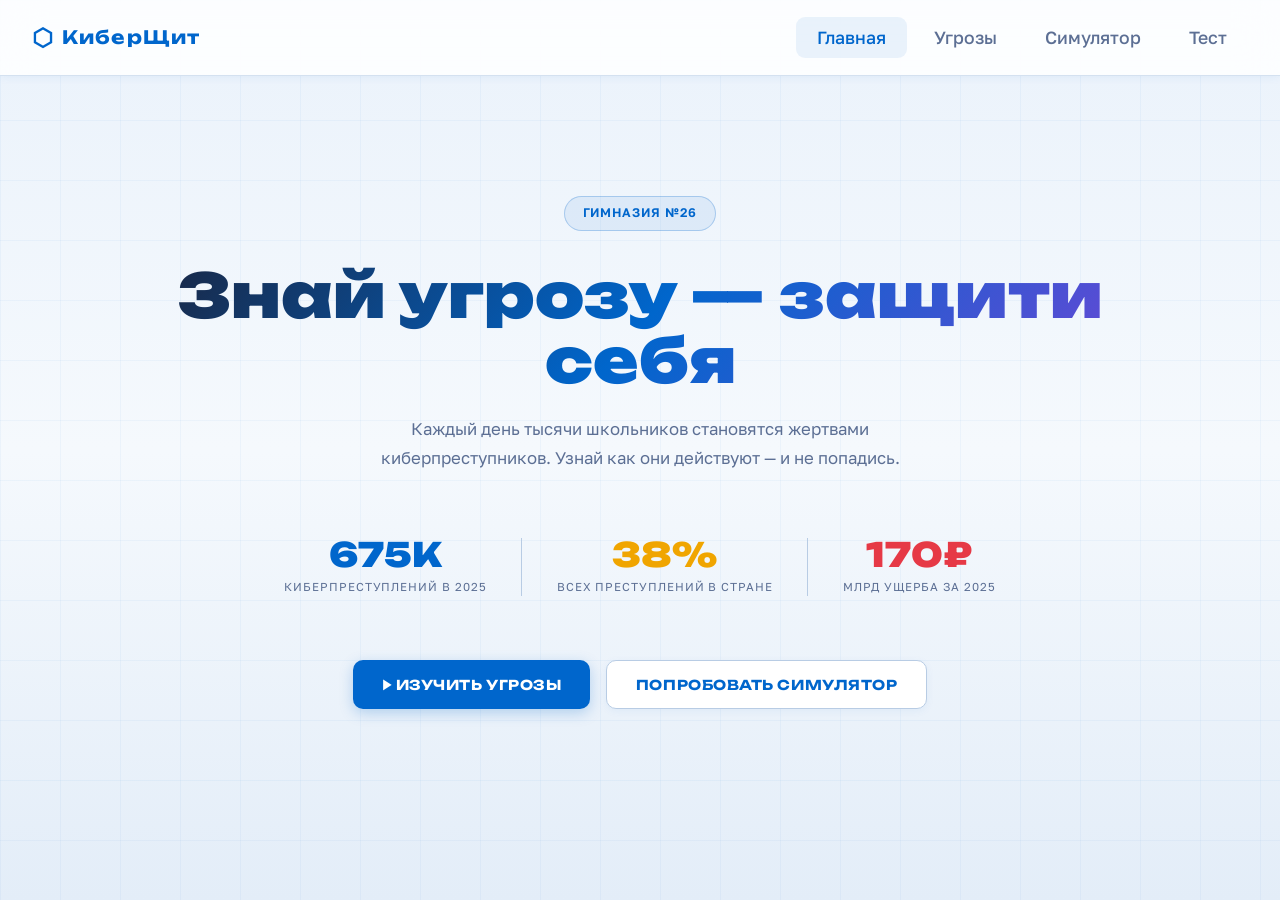
==== commit a7f94be7: "Update index.html" ====
--- a/index.html
+++ b/index.html
@@ -22,7 +22,7 @@
 <!-- HOME -->
 <div id="home" class="section active">
   <div class="hero">
-    <div class="hero-badge">Проект по кибербезопасности · Гимназия №26</div>
+    <div class="hero-badge">Гимназия №26</div>
     <h1>Знай угрозу — защити себя</h1>
     <p>Каждый день тысячи школьников становятся жертвами киберпреступников. Узнай как они действуют — и не попадись.</p>
     <div class="hero-stats">
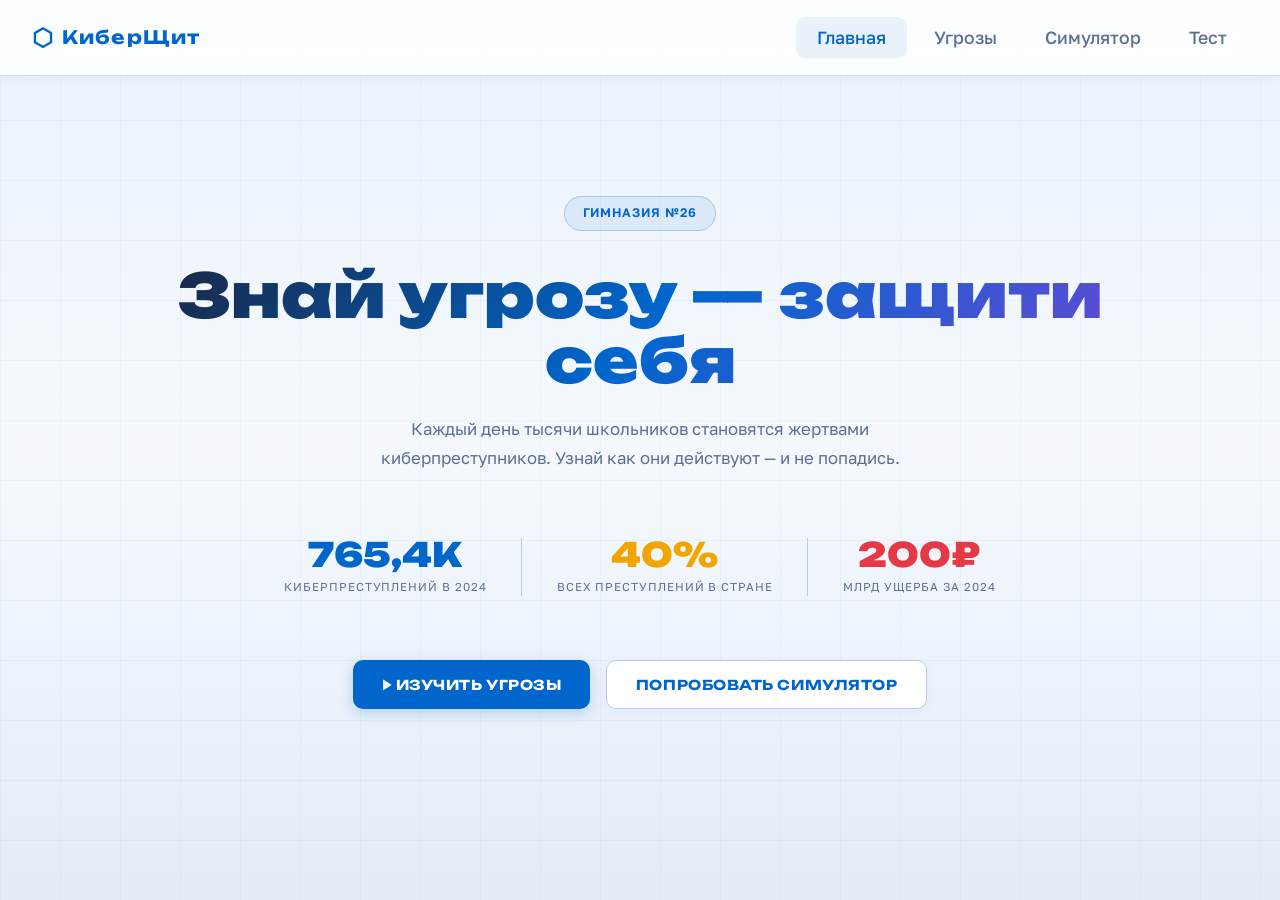
==== commit 8d81dfbd: "Update index.html" ====
--- a/index.html
+++ b/index.html
@@ -27,16 +27,16 @@
     <p>Каждый день тысячи школьников становятся жертвами киберпреступников. Узнай как они действуют — и не попадись.</p>
     <div class="hero-stats">
       <div class="stat">
-        <span class="stat-num">675K</span>
-        <span class="stat-label">Киберпреступлений в 2025</span>
+        <span class="stat-num">765,4K</span>
+        <span class="stat-label">Киберпреступлений в 2024</span>
       </div>
       <div class="stat">
-        <span class="stat-num">38%</span>
+        <span class="stat-num">40%</span>
         <span class="stat-label">Всех преступлений в стране</span>
       </div>
       <div class="stat">
-        <span class="stat-num">170₽</span>
-        <span class="stat-label">Млрд ущерба за 2025</span>
+        <span class="stat-num">200₽</span>
+        <span class="stat-label">Млрд ущерба за 2024</span>
       </div>
     </div>
     <div style="display:flex;gap:1rem;justify-content:center;flex-wrap:wrap;">
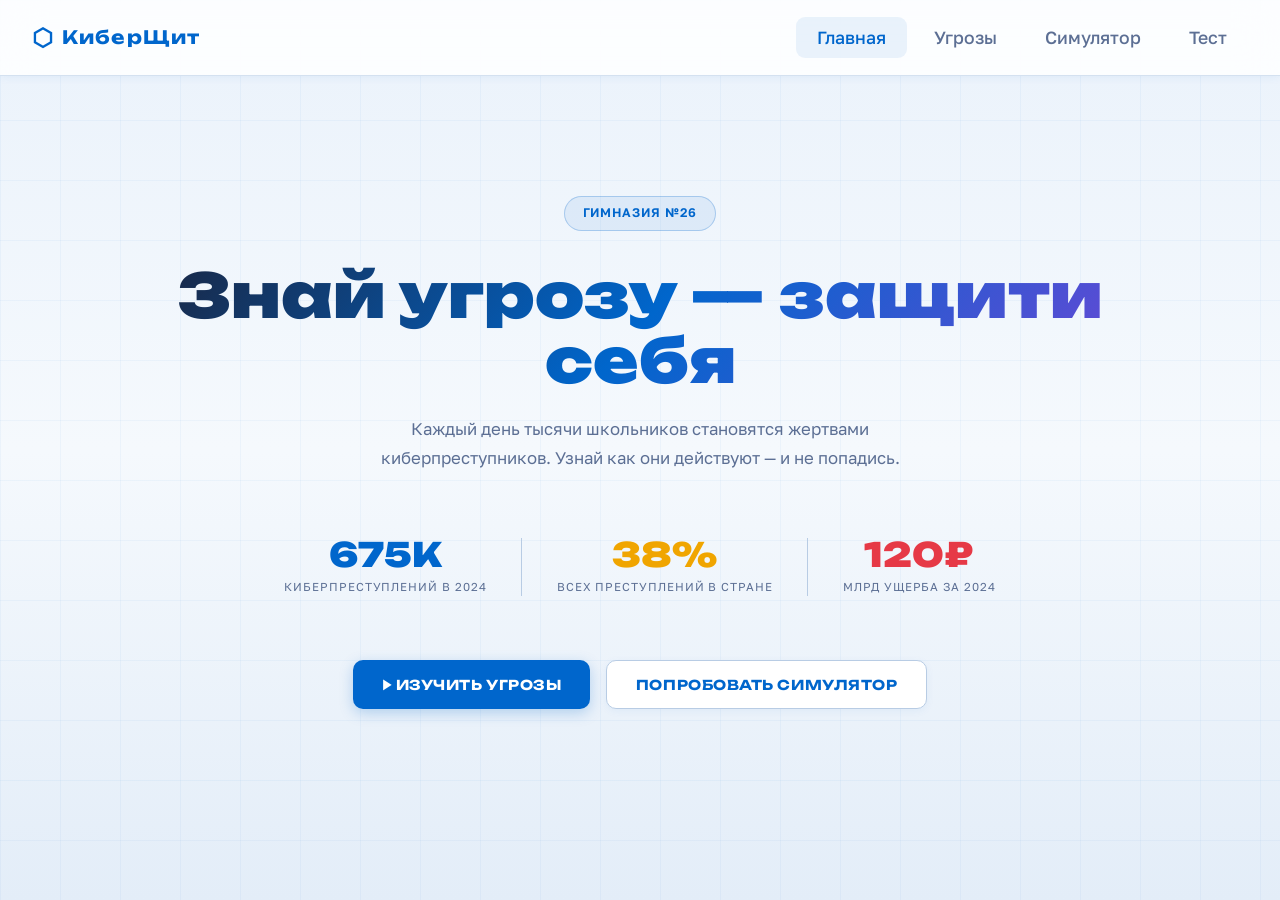
==== commit 571b6725: "Update index.html" ====
--- a/index.html
+++ b/index.html
@@ -27,15 +27,15 @@
     <p>Каждый день тысячи школьников становятся жертвами киберпреступников. Узнай как они действуют — и не попадись.</p>
     <div class="hero-stats">
       <div class="stat">
-        <span class="stat-num">765,4K</span>
+        <span class="stat-num">675K</span>
         <span class="stat-label">Киберпреступлений в 2024</span>
       </div>
       <div class="stat">
-        <span class="stat-num">40%</span>
+        <span class="stat-num">38%</span>
         <span class="stat-label">Всех преступлений в стране</span>
       </div>
       <div class="stat">
-        <span class="stat-num">200₽</span>
+        <span class="stat-num">120₽</span>
         <span class="stat-label">Млрд ущерба за 2024</span>
       </div>
     </div>
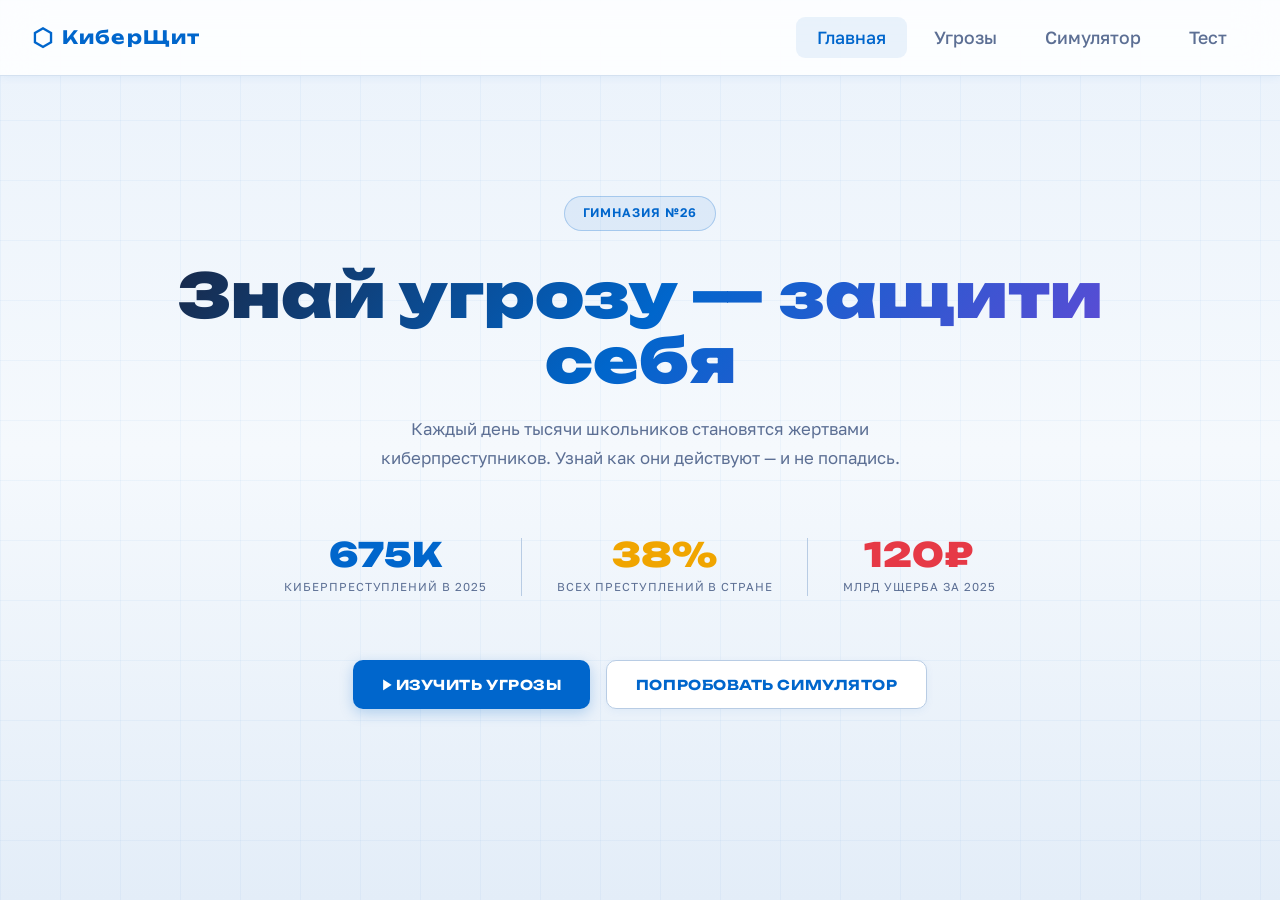
==== commit f8b84540: "Update index.html" ====
--- a/index.html
+++ b/index.html
@@ -28,7 +28,7 @@
     <div class="hero-stats">
       <div class="stat">
         <span class="stat-num">675K</span>
-        <span class="stat-label">Киберпреступлений в 2024</span>
+        <span class="stat-label">Киберпреступлений в 2025</span>
       </div>
       <div class="stat">
         <span class="stat-num">38%</span>
@@ -36,7 +36,7 @@
       </div>
       <div class="stat">
         <span class="stat-num">120₽</span>
-        <span class="stat-label">Млрд ущерба за 2024</span>
+        <span class="stat-label">Млрд ущерба за 2025</span>
       </div>
     </div>
     <div style="display:flex;gap:1rem;justify-content:center;flex-wrap:wrap;">
